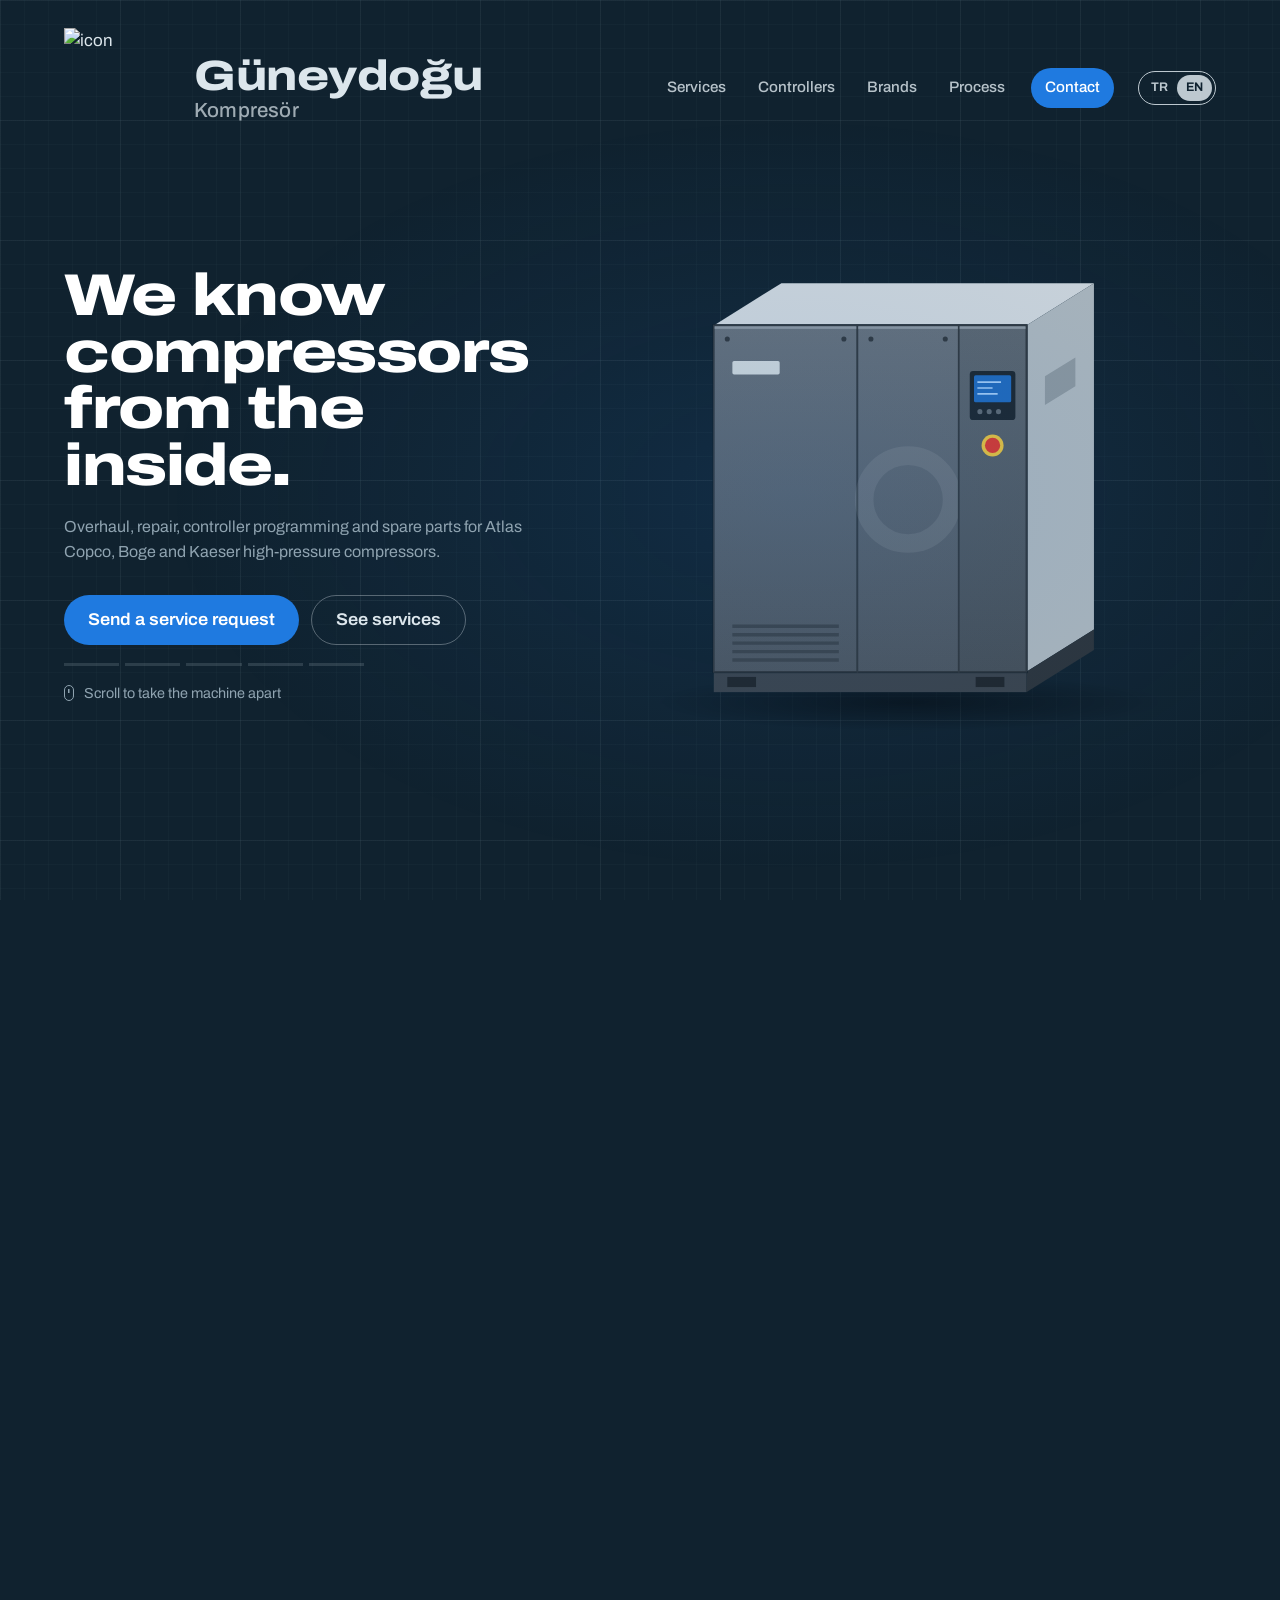
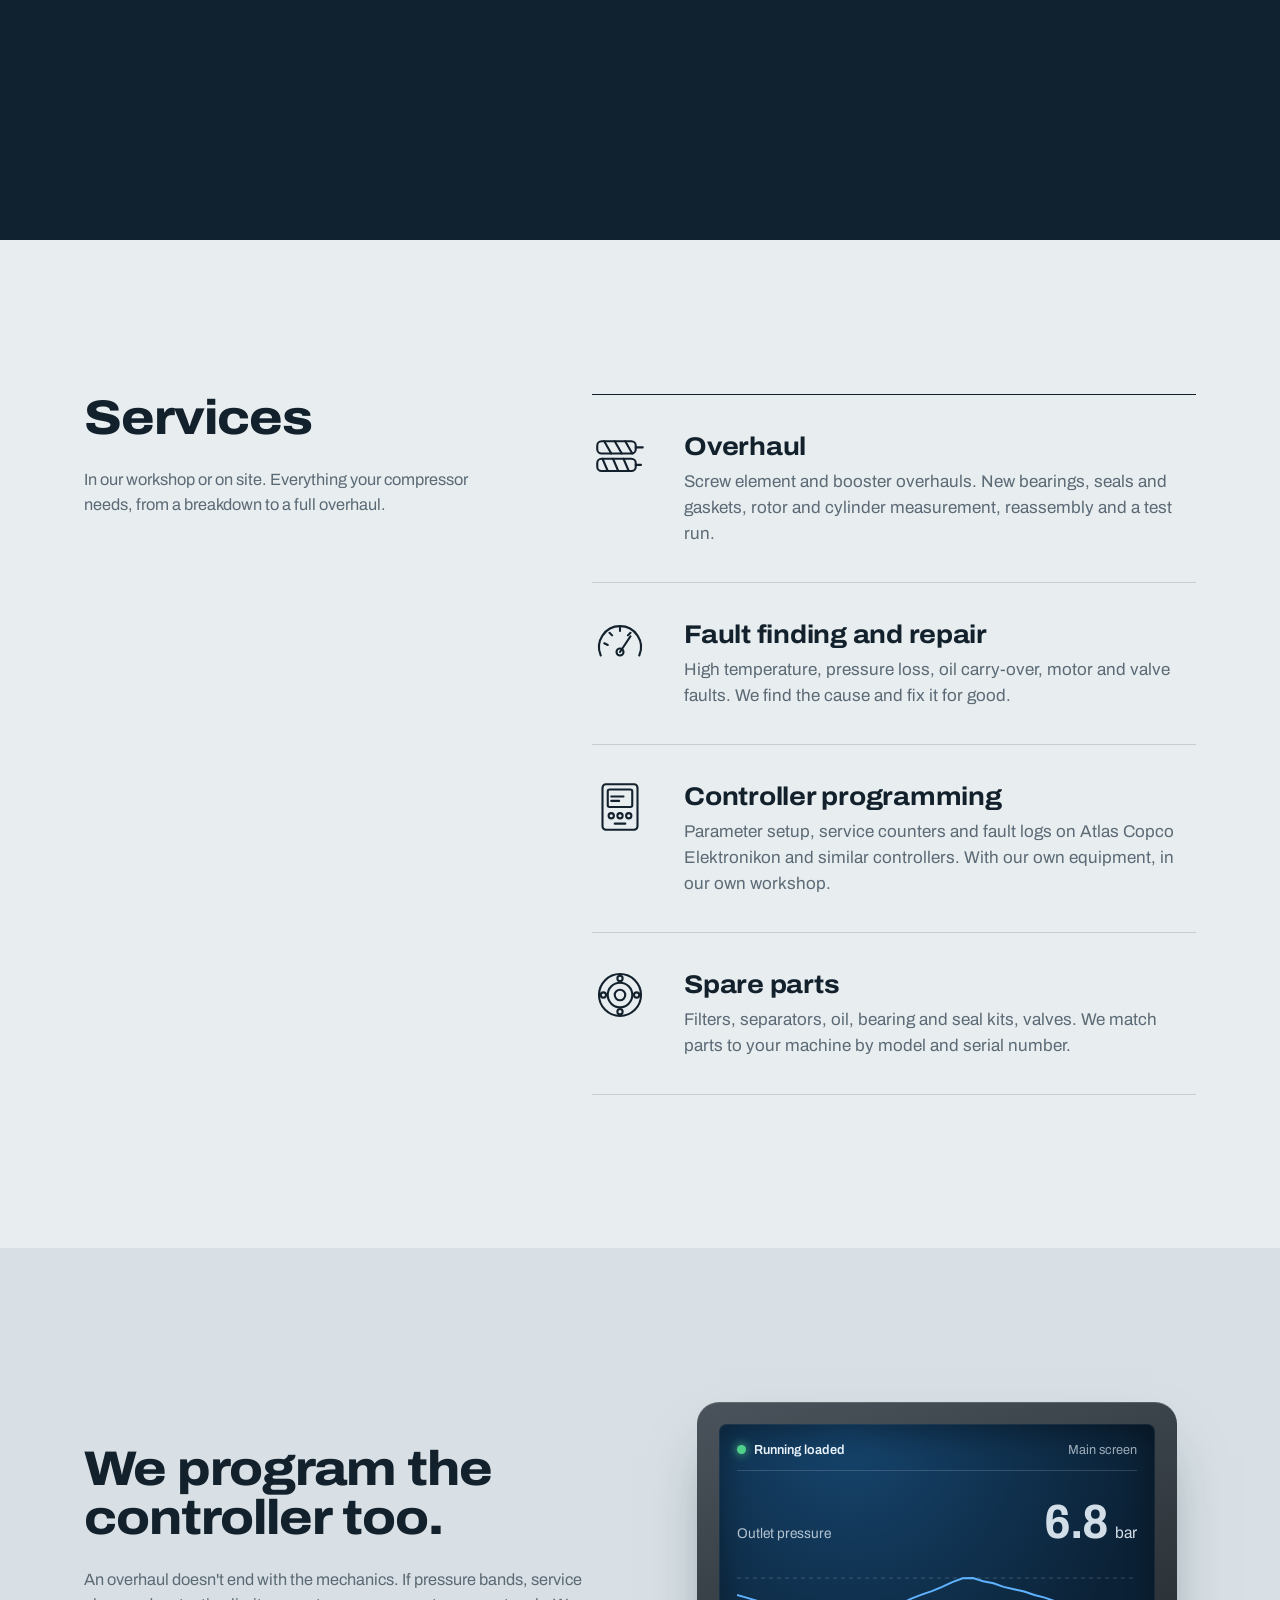
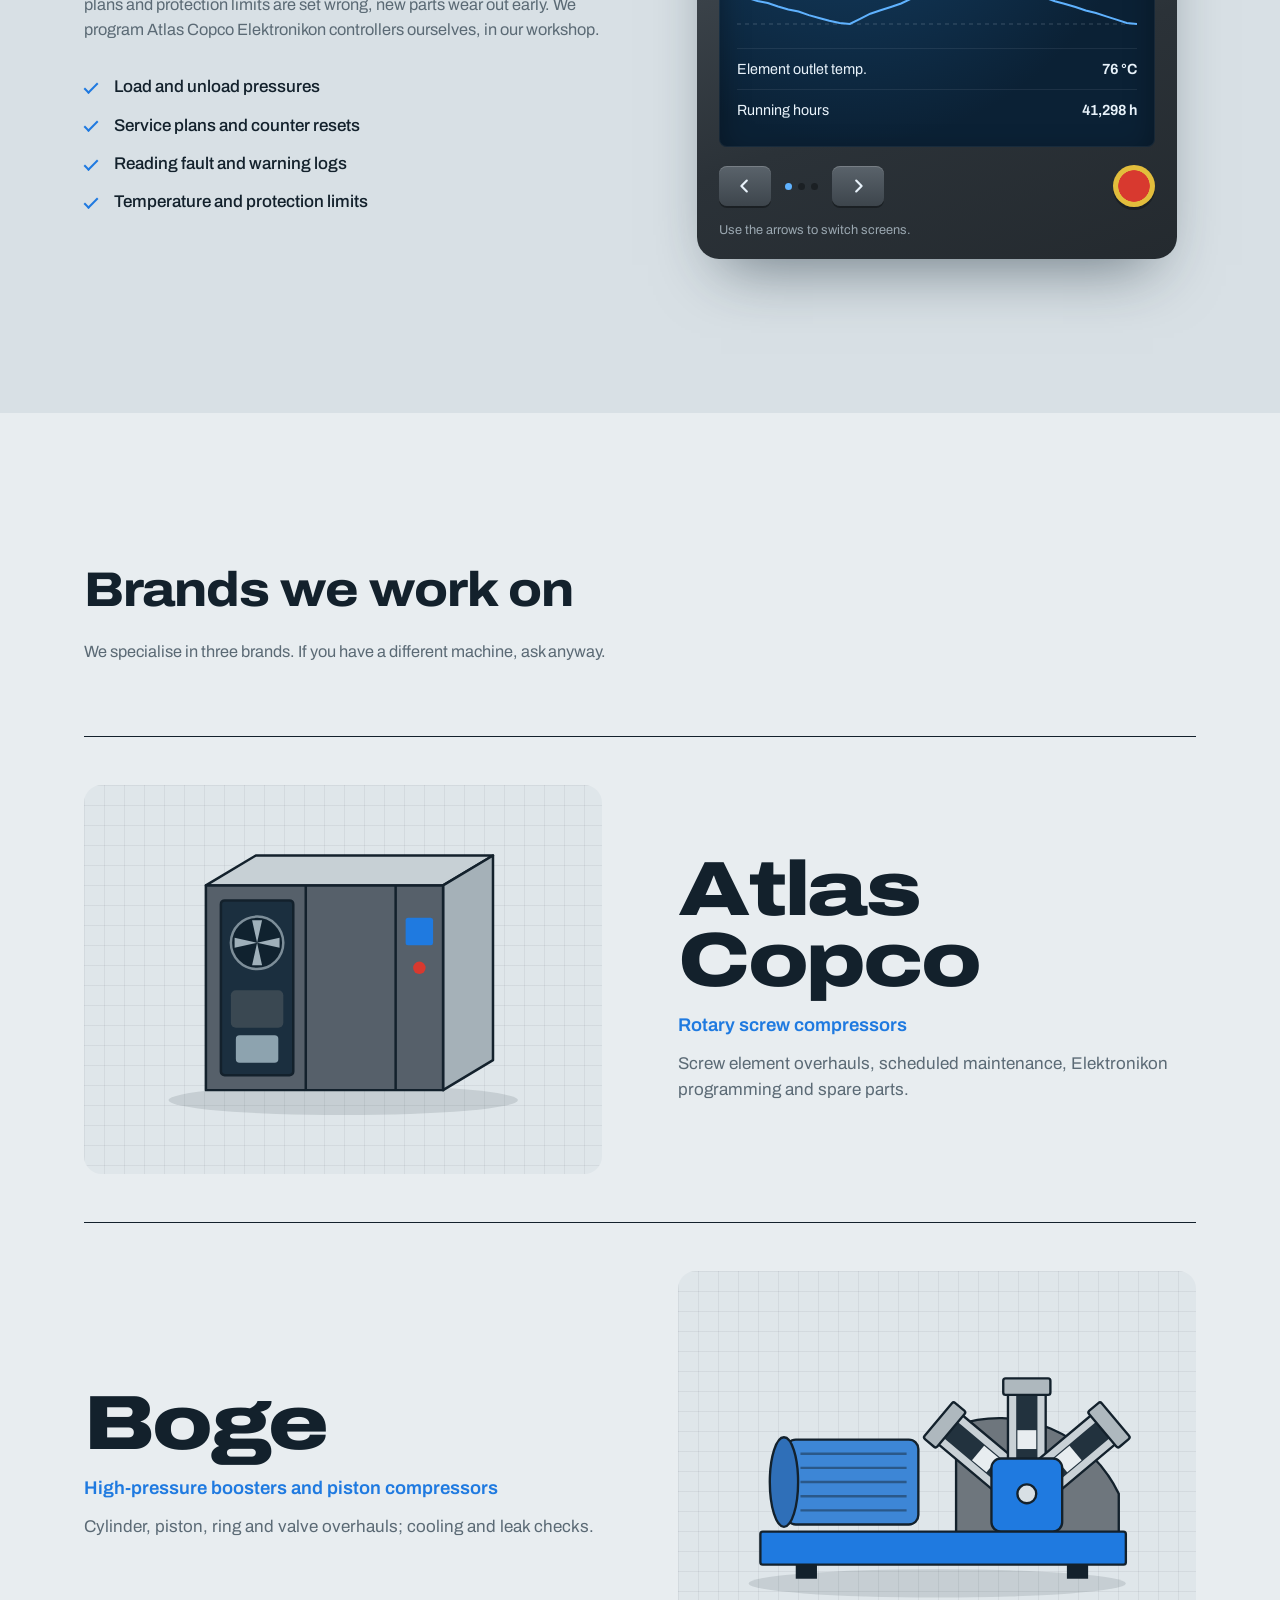
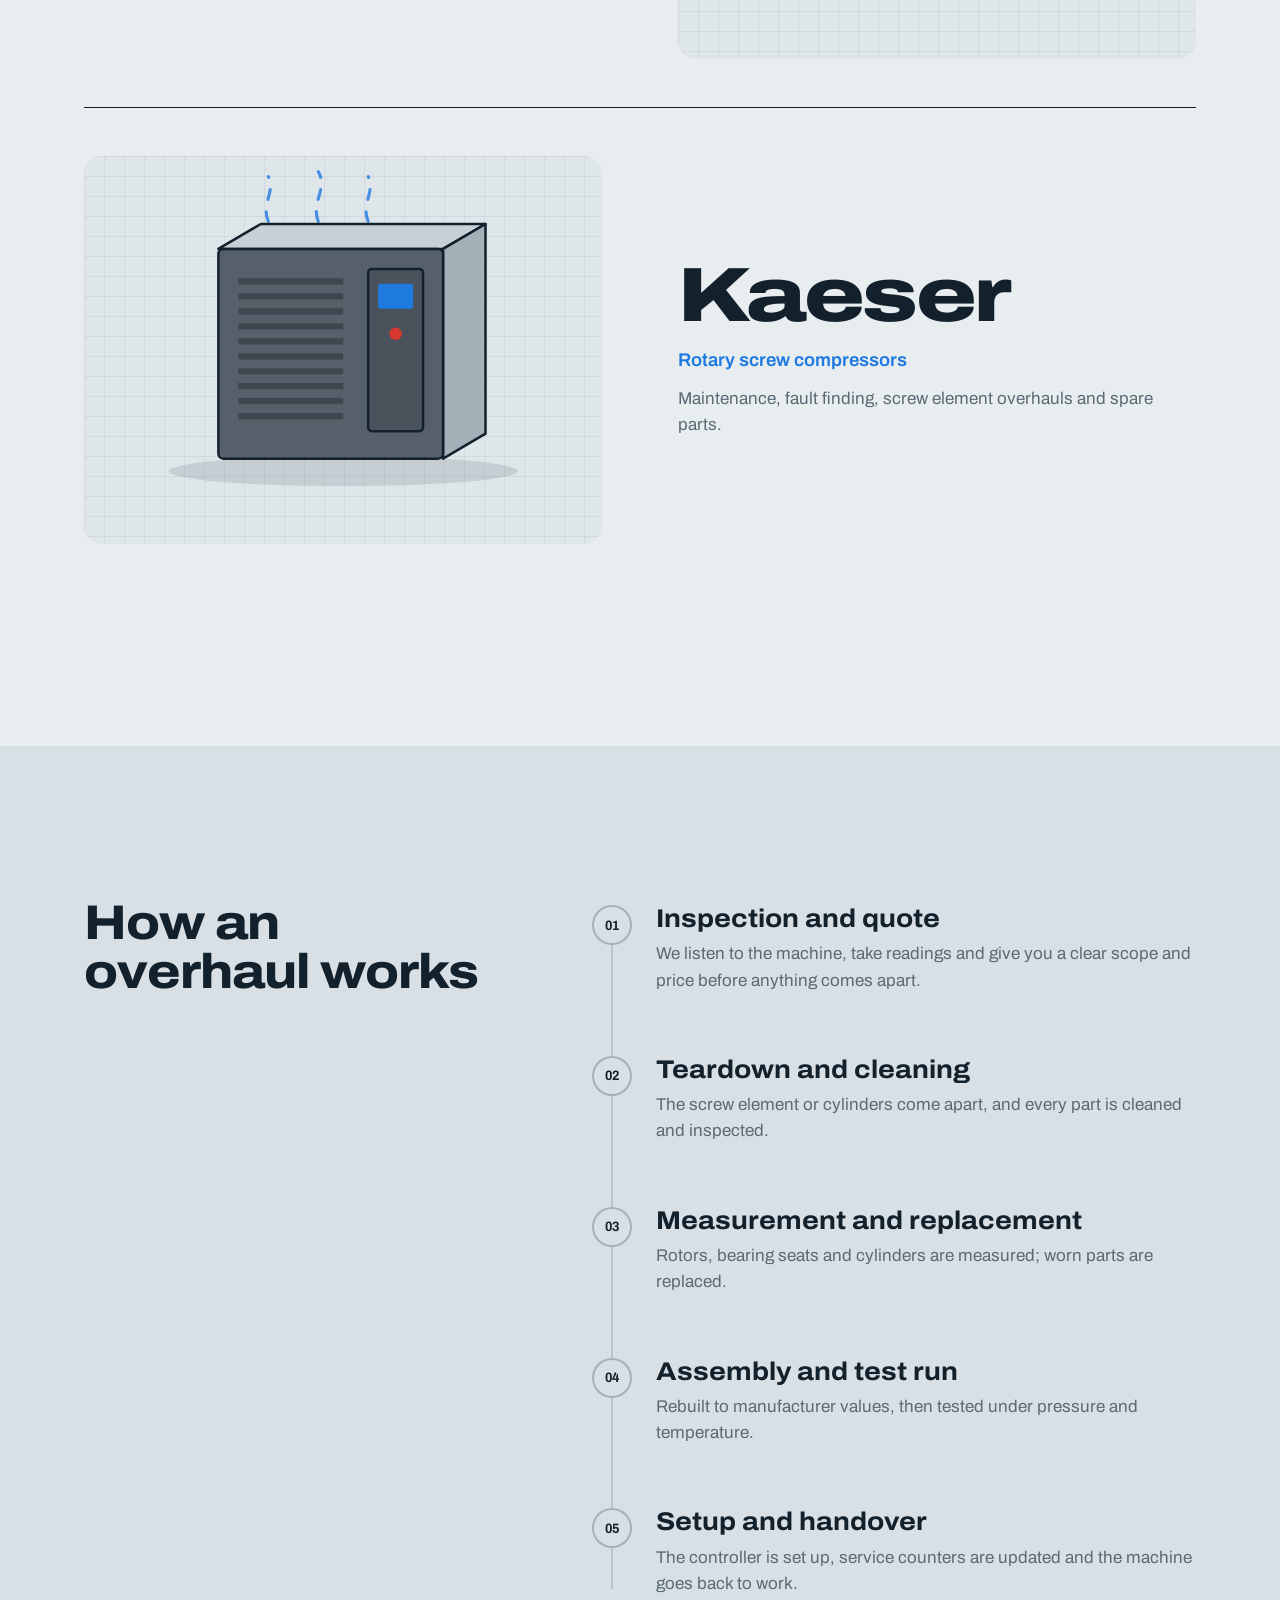
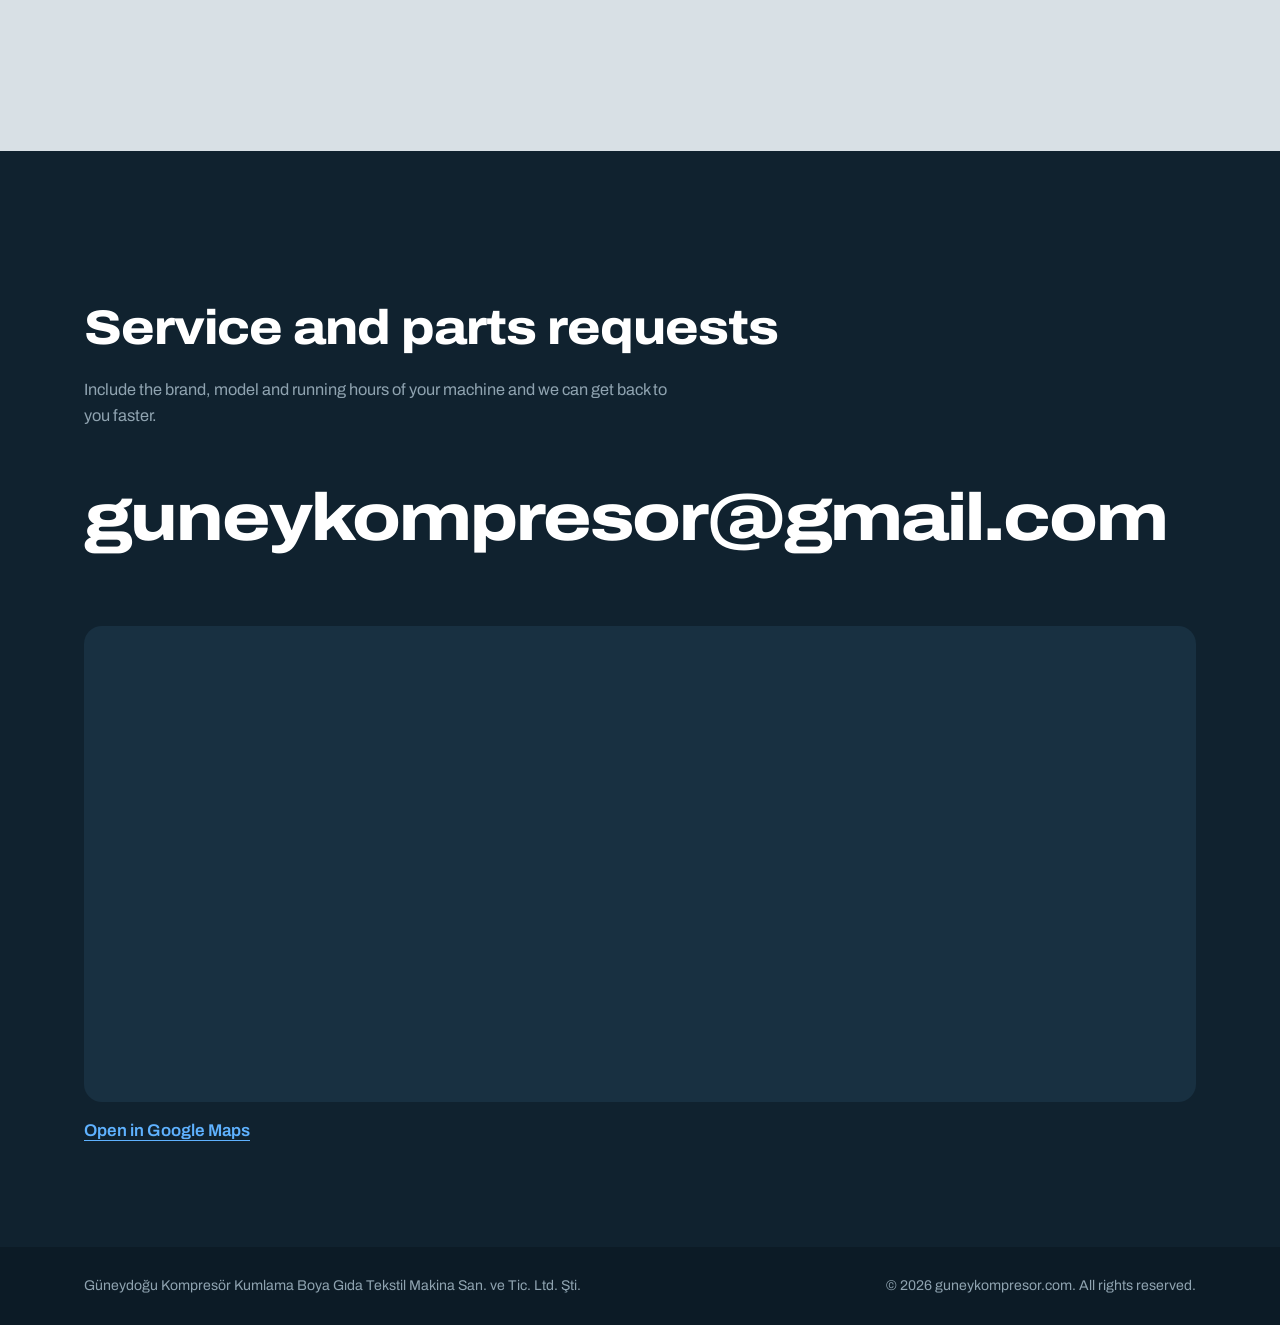
==== src/index.html @ 3bd049b5 "2026/09/17" ====
<!DOCTYPE html>
<!--#################################-->
<!--#        Maximum Tension        #-->
<!--#################################-->
<!--#\ \ \ \-__\ \ \ \ \ \ __- \ \ \#-->
<!--# \ : \ \:!1!-_ \ \_-!1!: \ \:\ #-->
<!--#\ \:: \ \ \ \ \ \ \ \ \ \ \:: \#-->
<!--# \ :!: \ \:\:: : : \:\ ::::!:\ #-->
<!--#\ \ :!:: :!:!1:!:!::1:::!!!:\ \#-->
<!--# \ \::!::!!1001010!:!11!!::\ \ #-->
<!--#\ \ :!1!!11000000000011!!:\ \ \#-->
<!--# \ \ ::::!!!1!!1!!!1!!!::\ \ \ #-->
<!--#\ \ \ \ ::::!::!:::!::::\ \ \ \#-->
<!--#################################-->
<!--# . . . Page: index . . . . . . #-->
<!--# Programmer: Teoman Deniz. . . #-->
<!--#_______________________________#-->
<!--#| Copyright | Maximum Tension |#-->
<!--#|___________|_________________|#-->
<!--#|   License | MIT             |#-->
<!--#|___________|_________________|#-->
<!--#|    Create | 2026/09/17      |#-->
<!--#|___________|_________________|#-->
<!--#|    Update | 2026/09/17      |#-->
<!--#|___________|_________________|#-->
<!--#################################-->
<html lang="tr">
 <head>
  <meta charset="UTF-8"/>
  <meta http-equiv="content-type" content="text/html; charset=utf-8"/>
  <meta http-equiv="content-language" content="en"/>
  <meta http-equiv="x-ua-compatible" content="ie=11"/>
  <meta name="viewport" content="width=device-width, initial-scale=1.0"/>
  <meta name="title" content="Güneydoğu Kompresör"/>
  <title>Güneydoğu Kompresör</title>
  <link rel="canonical" href="https://guneykompresor.com/"/>
  <meta name="robots" content="all"/>
  <meta name="distribution" content="global"/>
  <meta name="rating" content="general"/>
  <meta name="revisit-after" content="1"/>
  <meta name="keywords" content="Atlas Copco servis, Boge servis, Kaeser servis, vidalı kompresör revizyonu, vida bloğu revizyonu, kompresör tamiri, kompresör yedek parça, Elektronikon programlama, yüksek basınç kompresör, booster revizyonu, Güneydoğu Kompresör"/>
  <meta name="description" content="Atlas Copco, Boge ve Kaeser yüksek basınç kompresörleri için vida bloğu revizyonu, arıza onarımı, Elektronikon programlama ve yedek parça. Güneydoğu Kompresör."/>
  <meta name="copyright" content="© 2026, Güneydoğu Kompresör All Rights Reserved."/>
  <meta name="author" content="Mehmet Deniz"/>
  <meta name="generator" content="guneykompresor.com"/>
  <link ID="favicon" rel="icon" type="image/x-icon" href="favicons/favicon.ico"/>
  <meta name="theme-color" media="(prefers-color-scheme: light)" content="#84D1FF"/>
  <meta name="theme-color" media="(prefers-color-scheme: dark)" content="#84D1FF"/>
  <link rel="manifest" href="favicons/manifest.json" crossorigin="use-credentials"/>
  <meta name="mobile-web-app-capable" content="yes"/>
  <meta name="theme-color" content="#84D1FF"/>
  <meta name="application-name" content="Güneydoğu Kompresör"/>
  <link rel="apple-touch-icon" sizes="1024x1024" href="favicons/favicon-1024x1024.png"/>
  <meta name="apple-mobile-web-app-capable" content="yes"/>
  <meta name="apple-mobile-web-app-status-bar-style" content="black-translucent"/>
  <meta name="apple-mobile-web-app-title" content="Güneydoğu Kompresör"/>
  <link rel="apple-touch-startup-image" media="(device-width: 320px) and (device-height: 568px) and (-webkit-device-pixel-ratio: 2) and (orientation: portrait)" href="favicons/apple-touch-startup-image-640x1136.png"/>
  <link rel="apple-touch-startup-image" media="(device-width: 320px) and (device-height: 568px) and (-webkit-device-pixel-ratio: 2) and (orientation: landscape)" href="favicons/apple-touch-startup-image-1136x640.png"/>
  <link rel="apple-touch-startup-image" media="(device-width: 375px) and (device-height: 667px) and (-webkit-device-pixel-ratio: 2) and (orientation: portrait)" href="favicons/apple-touch-startup-image-750x1334.png"/>
  <link rel="apple-touch-startup-image" media="(device-width: 375px) and (device-height: 667px) and (-webkit-device-pixel-ratio: 2) and (orientation: landscape)" href="favicons/apple-touch-startup-image-1334x750.png"/>
  <link rel="apple-touch-startup-image" media="(device-width: 375px) and (device-height: 812px) and (-webkit-device-pixel-ratio: 3) and (orientation: portrait)" href="favicons/apple-touch-startup-image-1125x2436.png"/>
  <link rel="apple-touch-startup-image" media="(device-width: 375px) and (device-height: 812px) and (-webkit-device-pixel-ratio: 3) and (orientation: landscape)" href="favicons/apple-touch-startup-image-2436x1125.png"/>
  <link rel="apple-touch-startup-image" media="(device-width: 390px) and (device-height: 844px) and (-webkit-device-pixel-ratio: 3) and (orientation: portrait)" href="favicons/apple-touch-startup-image-1170x2532.png"/>
  <link rel="apple-touch-startup-image" media="(device-width: 390px) and (device-height: 844px) and (-webkit-device-pixel-ratio: 3) and (orientation: landscape)" href="favicons/apple-touch-startup-image-2532x1170.png"/>
  <link rel="apple-touch-startup-image" media="(device-width: 393px) and (device-height: 852px) and (-webkit-device-pixel-ratio: 3) and (orientation: portrait)" href="favicons/apple-touch-startup-image-1179x2556.png"/>
  <link rel="apple-touch-startup-image" media="(device-width: 393px) and (device-height: 852px) and (-webkit-device-pixel-ratio: 3) and (orientation: landscape)" href="favicons/apple-touch-startup-image-2556x1179.png"/>
  <link rel="apple-touch-startup-image" media="(device-width: 414px) and (device-height: 896px) and (-webkit-device-pixel-ratio: 2) and (orientation: portrait)" href="favicons/apple-touch-startup-image-828x1792.png"/>
  <link rel="apple-touch-startup-image" media="(device-width: 414px) and (device-height: 896px) and (-webkit-device-pixel-ratio: 2) and (orientation: landscape)" href="favicons/apple-touch-startup-image-1792x828.png"/>
  <link rel="apple-touch-startup-image" media="(device-width: 414px) and (device-height: 896px) and (-webkit-device-pixel-ratio: 3) and (orientation: portrait)" href="favicons/apple-touch-startup-image-1242x2688.png"/>
  <link rel="apple-touch-startup-image" media="(device-width: 414px) and (device-height: 896px) and (-webkit-device-pixel-ratio: 3) and (orientation: landscape)" href="favicons/apple-touch-startup-image-2688x1242.png"/>
  <link rel="apple-touch-startup-image" media="(device-width: 414px) and (device-height: 736px) and (-webkit-device-pixel-ratio: 3) and (orientation: portrait)" href="favicons/apple-touch-startup-image-1242x2208.png"/>
  <link rel="apple-touch-startup-image" media="(device-width: 414px) and (device-height: 736px) and (-webkit-device-pixel-ratio: 3) and (orientation: landscape)" href="favicons/apple-touch-startup-image-2208x1242.png"/>
  <link rel="apple-touch-startup-image" media="(device-width: 428px) and (device-height: 926px) and (-webkit-device-pixel-ratio: 3) and (orientation: portrait)" href="favicons/apple-touch-startup-image-1284x2778.png"/>
  <link rel="apple-touch-startup-image" media="(device-width: 428px) and (device-height: 926px) and (-webkit-device-pixel-ratio: 3) and (orientation: landscape)" href="favicons/apple-touch-startup-image-2778x1284.png"/>
  <link rel="apple-touch-startup-image" media="(device-width: 430px) and (device-height: 932px) and (-webkit-device-pixel-ratio: 3) and (orientation: portrait)" href="favicons/apple-touch-startup-image-1290x2796.png"/>
  <link rel="apple-touch-startup-image" media="(device-width: 430px) and (device-height: 932px) and (-webkit-device-pixel-ratio: 3) and (orientation: landscape)" href="favicons/apple-touch-startup-image-2796x1290.png"/>
  <link rel="apple-touch-startup-image" media="(device-width: 744px) and (device-height: 1133px) and (-webkit-device-pixel-ratio: 2) and (orientation: portrait)" href="favicons/apple-touch-startup-image-1488x2266.png"/>
  <link rel="apple-touch-startup-image" media="(device-width: 744px) and (device-height: 1133px) and (-webkit-device-pixel-ratio: 2) and (orientation: landscape)" href="favicons/apple-touch-startup-image-2266x1488.png"/>
  <link rel="apple-touch-startup-image" media="(device-width: 768px) and (device-height: 1024px) and (-webkit-device-pixel-ratio: 2) and (orientation: portrait)" href="favicons/apple-touch-startup-image-1536x2048.png"/>
  <link rel="apple-touch-startup-image" media="(device-width: 768px) and (device-height: 1024px) and (-webkit-device-pixel-ratio: 2) and (orientation: landscape)" href="favicons/apple-touch-startup-image-2048x1536.png"/>
  <link rel="apple-touch-startup-image" media="(device-width: 810px) and (device-height: 1080px) and (-webkit-device-pixel-ratio: 2) and (orientation: portrait)" href="favicons/apple-touch-startup-image-1620x2160.png"/>
  <link rel="apple-touch-startup-image" media="(device-width: 810px) and (device-height: 1080px) and (-webkit-device-pixel-ratio: 2) and (orientation: landscape)" href="favicons/apple-touch-startup-image-2160x1620.png"/>
  <link rel="apple-touch-startup-image" media="(device-width: 820px) and (device-height: 1080px) and (-webkit-device-pixel-ratio: 2) and (orientation: portrait)" href="favicons/apple-touch-startup-image-1640x2160.png"/>
  <link rel="apple-touch-startup-image" media="(device-width: 820px) and (device-height: 1080px) and (-webkit-device-pixel-ratio: 2) and (orientation: landscape)" href="favicons/apple-touch-startup-image-2160x1640.png"/>
  <link rel="apple-touch-startup-image" media="(device-width: 834px) and (device-height: 1194px) and (-webkit-device-pixel-ratio: 2) and (orientation: portrait)" href="favicons/apple-touch-startup-image-1668x2388.png"/>
  <link rel="apple-touch-startup-image" media="(device-width: 834px) and (device-height: 1194px) and (-webkit-device-pixel-ratio: 2) and (orientation: landscape)" href="favicons/apple-touch-startup-image-2388x1668.png"/>
  <link rel="apple-touch-startup-image" media="(device-width: 834px) and (device-height: 1112px) and (-webkit-device-pixel-ratio: 2) and (orientation: portrait)" href="favicons/apple-touch-startup-image-1668x2224.png"/>
  <link rel="apple-touch-startup-image" media="(device-width: 834px) and (device-height: 1112px) and (-webkit-device-pixel-ratio: 2) and (orientation: landscape)" href="favicons/apple-touch-startup-image-2224x1668.png"/>
  <link rel="apple-touch-startup-image" media="(device-width: 1024px) and (device-height: 1366px) and (-webkit-device-pixel-ratio: 2) and (orientation: portrait)" href="favicons/apple-touch-startup-image-2048x2732.png"/>
  <link rel="apple-touch-startup-image" media="(device-width: 1024px) and (device-height: 1366px) and (-webkit-device-pixel-ratio: 2) and (orientation: landscape)" href="favicons/apple-touch-startup-image-2732x2048.png"/>
  <link rel="yandex-tableau-widget" href="favicons/yandex-browser-manifest.json"/>
  <meta name="twitter:card" content="summary_large_image"/>
  <meta name="twitter:title" content="Güneydoğu Kompresör"/>
  <meta name="twitter:description" content="Atlas Copco, Boge ve Kaeser yüksek basınç kompresörleri için vida bloğu revizyonu, arıza onarımı, Elektronikon programlama ve yedek parça. Güneydoğu Kompresör."/>
  <meta name="twitter:image" content="favicons/thumbnail.png"/>
  <meta name="twitter:image:alt" content="Güneydoğu Kompresör"/>
  <meta property="og:description" content="Güneydoğu Kompresör"/>
  <meta property="og:type" content="website"/>
  <meta property="og:title" content="Güneydoğu Kompresör"/>
  <meta property="og:site_name" content="guneykompresor.com"/>
  <meta property="og:url" content="https://guneykompresor.com/"/>
  <meta property="og:image" content="favicons/thumbnail.png"/>
  <meta property="og:image:alt" content="Atlas Copco, Boge ve Kaeser yüksek basınç kompresörleri için vida bloğu revizyonu, arıza onarımı, Elektronikon programlama ve yedek parça. Güneydoğu Kompresör."/>
  <meta property="og:locale" content="en_US"/>
  <link rel="apple-touch-icon" href="favicons/apple-icon-57x57.png"/>
  <link rel="apple-touch-icon" sizes="57x57" href="favicons/apple-icon-57x57.png"/>
  <link rel="apple-touch-icon" sizes="60x60" href="favicons/apple-icon-60x60.png"/>
  <link rel="apple-touch-icon" sizes="72x72" href="favicons/apple-icon-72x72.png"/>
  <link rel="apple-touch-icon" sizes="76x76" href="favicons/apple-icon-76x76.png"/>
  <link rel="apple-touch-icon" sizes="114x114" href="favicons/apple-icon-114x114.png"/>
  <link rel="apple-touch-icon" sizes="120x120" href="favicons/apple-icon-120x120.png"/>
  <link rel="apple-touch-icon" sizes="144x144" href="favicons/apple-icon-144x144.png"/>
  <link rel="apple-touch-icon" sizes="152x152" href="favicons/apple-icon-152x152.png"/>
  <link rel="apple-touch-icon" sizes="167x167" href="favicons/apple-icon-167x167.png"/>
  <link rel="apple-touch-icon" sizes="180x180" href="favicons/apple-icon-180x180.png"/>
  <link id="favicon_16" rel="icon" type="image/png" href="favicons/favicon-16x16.png"/>
  <link id="favicon_16_shortcut" rel="shortcut icon" href="favicons/favicon-16x16.png"/>
  <link id="favicon_16_sizes" rel="icon" type="image/png" sizes="16x16" href="favicons/favicon-16x16.png"/>
  <link id="favicon_32" rel="icon" type="image/png" sizes="32x32" href="favicons/favicon-32x32.png"/>
  <link rel="icon" type="image/png" sizes="48x48" href="favicons/favicon-48x48.png"/>
  <link rel="icon" type="image/png" sizes="96x96" href="favicons/favicon-96x96.png"/>
  <link rel="icon" type="image/png" sizes="144x144" href="favicons/favicon-144x144.png"/>
  <link rel="icon" type="image/png" sizes="192x192" href="favicons/favicon-192x192.png"/>
  <link rel="icon" type="image/png" sizes="256x256" href="favicons/favicon-256x256.png"/>
  <link rel="icon" type="image/png" sizes="384x384" href="favicons/favicon-384x384.png"/>
  <link rel="icon" type="image/png" sizes="512x512" href="favicons/favicon-512x512.png"/>
  <link rel="icon" type="image/png" sizes="1024x1024" href="favicons/favicon-1024x1024.png"/>
  <meta name="msapplication-TileColor" content="#84D1FF"/>
  <meta name="msapplication-TitleImage" content="favicons/favicon-144x144.png"/>
  <meta name="msapplication-config" content="favicons/browserconfig.xml"/>
  <link rel="preconnect" href="https://fonts.googleapis.com"/>
  <link rel="preconnect" href="https://fonts.gstatic.com" crossorigin/>
  <link rel="stylesheet" href="https://fonts.googleapis.com/css2?family=Archivo:wdth,wght@62..125,100..900&display=swap"/>
  <!--[if IE]>
   <script type="text/javascript" src="js/IE.js"></script>
  <![endif]-->
  <!--[if !IE]>-->
   <script type="text/javascript" src="js/JS.js"></script>
  <!--<![endif]-->
  <link rel="stylesheet" href="style.css"/>
 </head>
 <body id="body">
  <h1 class="seo_header">Güneydoğu Kompresör</h1>
  <div class="progress" aria-hidden="true"><span class="progress_bar" id="progress_bar"></span></div>
  <header class="header" id="header">
   <a class="brand" href="#top" aria-label="Güneydoğu Kompresör">
    <img class="brand_mark" alt="icon" src="assets/icon.png" width="128" height="128"/>
    <span class="brand_name">Güneydoğu<span class="brand_sub">Kompresör</span></span>
   </a>
   <nav class="nav" id="nav" aria-label="Ana menü">
    <a class="nav_link" href="#hizmetler" data-lang="0">Hizmetler</a>
    <a class="nav_link" href="#kontrol" data-lang="1">Kontrol ünitesi</a>
    <a class="nav_link" href="#markalar" data-lang="2">Markalar</a>
    <a class="nav_link" href="#surec" data-lang="3">Süreç</a>
    <a class="nav_link cta" href="#iletisim" data-lang="4">İletişim</a>
   </nav>
   <div class="header_tools">
    <div class="lang" id="language_switch" role="group" aria-label="Dil" data-lang-aria="6"></div>
    <button class="burger" id="burger" type="button" aria-expanded="false" aria-controls="nav" data-lang-aria="5" aria-label="Menü">
     <span></span><span></span>
    </button>
   </div>
  </header>
  <main>
   <section class="scene" id="top" data-theme="dark">
    <div class="scene_sticky">
     <div class="scene_art">
      <svg class="scene_svg" id="scene_svg" viewBox="0 0 1000 760" preserveAspectRatio="xMidYMid meet" role="img" aria-label="Vidalı kompresörün adım adım sökülmesi" data-lang-aria="100">
       <defs>
        <linearGradient id="panel_gradient" x1="0" y1="0" x2="0" y2="1"><stop offset="0" stop-color="#646e78"/><stop offset="1" stop-color="#4b545d"/></linearGradient>
        <linearGradient id="panel_right_gradient" x1="0" y1="0" x2="0" y2="1"><stop offset="0" stop-color="#5a646d"/><stop offset="1" stop-color="#454e56"/></linearGradient>
        <linearGradient id="motor_gradient" x1="0" y1="0" x2="0" y2="1"><stop offset="0" stop-color="#4a5862"/><stop offset=".45" stop-color="#34424c"/><stop offset="1" stop-color="#222d35"/></linearGradient>
        <linearGradient id="tank_gradient" x1="0" y1="0" x2="1" y2="0"><stop offset="0" stop-color="#9aa7ae"/><stop offset=".45" stop-color="#eef2f4"/><stop offset="1" stop-color="#8d9aa1"/></linearGradient>
        <linearGradient id="casting_gradient" x1="0" y1="0" x2="0" y2="1"><stop offset="0" stop-color="#b3c4cd"/><stop offset=".55" stop-color="#8ea5b1"/><stop offset="1" stop-color="#6b818d"/></linearGradient>
        <linearGradient id="casting_dark_gradient" x1="0" y1="0" x2="0" y2="1"><stop offset="0" stop-color="#90a6b2"/><stop offset="1" stop-color="#5a6f7b"/></linearGradient>
        <linearGradient id="steel_gradient" x1="0" y1="0" x2="0" y2="1"><stop offset="0" stop-color="#f2f6f8"/><stop offset=".5" stop-color="#9eabb2"/><stop offset=".8" stop-color="#d7dfe3"/><stop offset="1" stop-color="#8795a0"/></linearGradient>
        <linearGradient id="rotor_shade_gradient" x1="0" y1="0" x2="0" y2="1"><stop offset="0" stop-color="#fff" stop-opacity=".35"/><stop offset=".45" stop-color="#fff" stop-opacity="0"/><stop offset="1" stop-color="#0c1720" stop-opacity=".45"/></linearGradient>
        <pattern id="fins_pattern" width="7" height="10" patternUnits="userSpaceOnUse"><rect width="7" height="10" fill="#2a3945"/><rect width="2" height="10" fill="#465664"/></pattern>
        <clipPath id="male_rotor_clip"><rect x="-185" y="-50" width="228" height="48" rx="10"/></clipPath>
        <clipPath id="female_rotor_clip"><rect x="-185" y="2" width="228" height="44" rx="10"/></clipPath>
        <radialGradient id="floor_gradient" cx=".5" cy=".5" r=".5"><stop offset="0" stop-color="#000" stop-opacity=".45"/><stop offset="1" stop-color="#000" stop-opacity="0"/></radialGradient>
       </defs>
       <g id="machine">
        <ellipse cx="560" cy="636" rx="300" ry="34" fill="url(#floor_gradient)"/>
        <polygon points="330,190 410,140 780,140 700,190" fill="#cdd4d9"/>
        <polygon points="700,190 780,140 780,550 700,600" fill="#aab4ba"/>
        <polygon points="722,250 758,228 758,262 722,284" fill="#8a959c"/>
        <polygon points="700,600 780,550 780,574 700,624" fill="#2c3339"/>
        <rect x="330" y="600" width="370" height="24" fill="#3a424a"/>
        <rect x="346" y="606" width="34" height="12" fill="#1f252a"/>
        <rect x="640" y="606" width="34" height="12" fill="#1f252a"/>
        <rect x="330" y="190" width="370" height="410" fill="#15283a"/>
        <rect x="330" y="190" width="370" height="410" fill="none" stroke="#0b1822" stroke-width="3"/>
        <g id="interior">
         <rect x="340" y="198" width="350" height="46" fill="url(#fins_pattern)" stroke="#5b6b77" stroke-width="2"/>
         <rect x="340" y="198" width="350" height="8" fill="#5b6b77"/>
         <rect x="345" y="256" width="100" height="100" rx="6" fill="#1f303d" stroke="#3e4f5b" stroke-width="2"/>
         <circle cx="395" cy="306" r="44" fill="#132330" stroke="#4d5e6a" stroke-width="3"/>
         <g class="fan" style="transform-origin:395px 306px">
          <path d="M395 306 C 380 290, 382 270, 395 264 C 404 276, 404 292, 395 306Z" fill="#7d8e99"/>
          <path d="M395 306 C 380 290, 382 270, 395 264 C 404 276, 404 292, 395 306Z" fill="#7d8e99" transform="rotate(72 395 306)"/>
          <path d="M395 306 C 380 290, 382 270, 395 264 C 404 276, 404 292, 395 306Z" fill="#7d8e99" transform="rotate(144 395 306)"/>
          <path d="M395 306 C 380 290, 382 270, 395 264 C 404 276, 404 292, 395 306Z" fill="#7d8e99" transform="rotate(216 395 306)"/>
          <path d="M395 306 C 380 290, 382 270, 395 264 C 404 276, 404 292, 395 306Z" fill="#7d8e99" transform="rotate(288 395 306)"/>
          <circle cx="395" cy="306" r="8" fill="#b9c5cc"/>
         </g>
         <rect x="530" y="330" width="70" height="38" rx="10" fill="#cfd6da"/>
         <path d="M545 334 V364 M558 334 V364 M571 334 V364 M584 334 V364" stroke="#aab4ba" stroke-width="2"/>
         <rect x="548" y="368" width="34" height="46" rx="3" fill="#a88f5c"/>
         <rect x="542" y="408" width="46" height="10" rx="2" fill="#8a744a"/>
         <rect x="360" y="530" width="22" height="16" fill="#1d262d"/>
         <rect x="445" y="530" width="22" height="16" fill="#1d262d"/>
         <rect x="345" y="420" width="135" height="110" rx="10" fill="url(#motor_gradient)"/>
         <path d="M352 432 H474 M352 441 H474 M352 450 H474 M352 459 H474 M352 468 H474 M352 477 H474 M352 486 H474 M352 495 H474 M352 504 H474 M352 513 H474" stroke="#52616c" stroke-width="2" opacity=".8"/>
         <rect x="337" y="432" width="12" height="86" rx="4" fill="#2a353e"/>
         <rect x="390" y="402" width="50" height="20" rx="2" fill="#33404a"/>
         <path d="M480 438 L522 452 L522 502 L480 516 Z" fill="#3a4852"/>
         <rect x="548" y="508" width="62" height="37" fill="#2b3944"/>
         <rect x="336" y="545" width="358" height="50" fill="#1f2c36"/>
         <path d="M336 558 H694 M336 582 H694" stroke="#2f3f4b" stroke-width="3"/>
         <path d="M648 400 C 620 402, 612 420, 604 442" fill="none" stroke="#121518" stroke-width="6"/>
         <rect x="648" y="300" width="44" height="285" rx="22" fill="url(#tank_gradient)"/>
         <path d="M648 362 H692 M648 540 H692" stroke="#8d9aa1" stroke-width="2"/>
         <rect x="652" y="288" width="36" height="14" rx="2" fill="#9aa6ad"/>
         <rect x="662" y="270" width="16" height="18" fill="#7c8990"/>
         <path d="M670 270 V244" stroke="#9aa6ad" stroke-width="8"/>
         <path d="M619 512 V560 H648" fill="none" stroke="#9aa6ad" stroke-width="8" stroke-linejoin="round"/>
        </g>
        <g id="element" transform="translate(585 478) scale(.27)">
         <g id="element_orings" opacity="0">
          <ellipse cx="0" cy="-8" rx="42" ry="14" fill="none" stroke="#3aa37a" stroke-width="5"/>
          <ellipse cx="0" cy="16" rx="30" ry="10" fill="none" stroke="#3aa37a" stroke-width="4"/>
         </g>
         <g id="element_seal" opacity="0">
          <circle r="24" fill="#2d3a43"/><circle r="13" fill="#9fb0b9"/><circle r="7" fill="#16222b"/>
         </g>
         <g id="element_bolts" opacity="0">
          <rect x="-30" y="-12" width="54" height="8" rx="2" fill="url(#steel_gradient)"/><rect x="-42" y="-16" width="13" height="16" rx="2" fill="#8795a0"/>
          <rect x="-30" y="10" width="54" height="8" rx="2" fill="url(#steel_gradient)"/><rect x="-42" y="6" width="13" height="16" rx="2" fill="#8795a0"/>
         </g>
         <g id="male_rotor">
          <rect x="-252" y="-38" width="72" height="24" rx="5" fill="url(#steel_gradient)" stroke="#44525c" stroke-width="1.5"/>
          <rect x="-246" y="-38" width="30" height="5" fill="#6f7d86"/>
          <rect x="38" y="-35" width="74" height="18" rx="4" fill="url(#steel_gradient)" stroke="#44525c" stroke-width="1.5"/>
          <rect x="-185" y="-50" width="228" height="48" rx="10" fill="#c3ced3"/>
          <g clip-path="url(#male_rotor_clip)"><g class="lobes male" id="male_lobes"></g></g>
          <rect x="-185" y="-50" width="228" height="48" rx="10" fill="url(#rotor_shade_gradient)" stroke="#44525c" stroke-width="1.5"/>
         </g>
         <g id="female_rotor">
          <rect x="-212" y="13" width="32" height="20" rx="4" fill="url(#steel_gradient)" stroke="#44525c" stroke-width="1.5"/>
          <rect x="38" y="15" width="66" height="16" rx="4" fill="url(#steel_gradient)" stroke="#44525c" stroke-width="1.5"/>
          <rect x="-185" y="2" width="228" height="44" rx="10" fill="#c3ced3"/>
          <g clip-path="url(#female_rotor_clip)"><g class="lobes female" id="female_lobes"></g></g>
          <rect x="-185" y="2" width="228" height="44" rx="10" fill="url(#rotor_shade_gradient)" stroke="#44525c" stroke-width="1.5"/>
         </g>
         <g id="rotor_housing">
          <rect x="-145" y="-142" width="110" height="46" rx="6" fill="url(#casting_gradient)" stroke="#3d525e" stroke-width="1.5"/>
          <ellipse cx="-90" cy="-142" rx="55" ry="12" fill="#6a808c"/>
          <ellipse cx="-90" cy="-142" rx="40" ry="8" fill="#1d2a33"/>
          <rect x="-200" y="-100" width="260" height="200" rx="14" fill="url(#casting_gradient)" stroke="#3d525e" stroke-width="1.5"/>
          <rect x="-155" y="-100" width="12" height="200" fill="#fff" opacity=".12"/>
          <rect x="-95" y="-100" width="12" height="200" fill="#fff" opacity=".12"/>
          <rect x="-35" y="-100" width="12" height="200" fill="#fff" opacity=".12"/>
          <rect x="-200" y="40" width="260" height="60" rx="14" fill="#0c1720" opacity=".14"/>
          <rect x="-206" y="-92" width="14" height="184" rx="4" fill="url(#casting_dark_gradient)"/>
          <rect x="48" y="-112" width="18" height="224" rx="5" fill="url(#casting_dark_gradient)" stroke="#3d525e" stroke-width="1.5"/>
          <circle cx="57" cy="-90" r="4" fill="#465b67"/><circle cx="57" cy="-45" r="4" fill="#465b67"/><circle cx="57" cy="0" r="4" fill="#465b67"/><circle cx="57" cy="45" r="4" fill="#465b67"/><circle cx="57" cy="90" r="4" fill="#465b67"/>
          <rect x="-180" y="98" width="50" height="18" rx="3" fill="url(#casting_dark_gradient)"/>
          <rect x="-30" y="98" width="50" height="18" rx="3" fill="url(#casting_dark_gradient)"/>
          <rect x="-128" y="-62" width="44" height="26" rx="2" fill="#d4dde2"/>
          <path d="M-122 -54 H-90 M-122 -46 H-100" stroke="#8d9ba3" stroke-width="2"/>
          <circle cx="-10" cy="-100" r="7" fill="#d63a3a"/>
         </g>
         <g id="discharge_housing">
          <rect x="98" y="90" width="54" height="26" rx="4" fill="url(#casting_dark_gradient)"/>
          <rect x="62" y="-94" width="124" height="188" rx="12" fill="url(#casting_gradient)" stroke="#3d525e" stroke-width="1.5"/>
          <rect x="110" y="-94" width="10" height="188" fill="#fff" opacity=".12"/>
          <rect x="62" y="34" width="124" height="60" rx="12" fill="#0c1720" opacity=".14"/>
          <rect x="58" y="-104" width="14" height="208" rx="4" fill="url(#casting_dark_gradient)"/>
          <rect x="180" y="-72" width="32" height="58" rx="12" fill="url(#casting_gradient)" stroke="#3d525e" stroke-width="1.5"/>
          <rect x="180" y="12" width="32" height="58" rx="12" fill="url(#casting_gradient)" stroke="#3d525e" stroke-width="1.5"/>
          <circle cx="140" cy="-94" r="7" fill="#d63a3a"/>
         </g>
         <g id="bearing_1" class="bearing" opacity="0"><circle r="30" fill="url(#steel_gradient)" stroke="#44525c" stroke-width="1.5"/><circle r="27" fill="#26323b"/><g class="bearing_balls"></g><circle r="19" fill="url(#steel_gradient)"/><circle r="11" fill="#16222b"/></g>
         <g id="bearing_2" class="bearing" opacity="0"><circle r="30" fill="url(#steel_gradient)" stroke="#44525c" stroke-width="1.5"/><circle r="27" fill="#26323b"/><g class="bearing_balls"></g><circle r="19" fill="url(#steel_gradient)"/><circle r="11" fill="#16222b"/></g>
         <g id="bearing_3" class="bearing" opacity="0"><circle r="30" fill="url(#steel_gradient)" stroke="#44525c" stroke-width="1.5"/><circle r="27" fill="#26323b"/><g class="bearing_balls"></g><circle r="19" fill="url(#steel_gradient)"/><circle r="11" fill="#16222b"/></g>
         <g id="bearing_4" class="bearing" opacity="0"><circle r="30" fill="url(#steel_gradient)" stroke="#44525c" stroke-width="1.5"/><circle r="27" fill="#26323b"/><g class="bearing_balls"></g><circle r="19" fill="url(#steel_gradient)"/><circle r="11" fill="#16222b"/></g>
        </g>
        <g id="panels">
         <g id="panel_left">
          <rect x="330" y="190" width="170" height="410" fill="url(#panel_gradient)" stroke="#2f363c" stroke-width="2"/>
          <rect x="331" y="191" width="168" height="3" fill="#8a949d"/>
          <circle cx="346" cy="206" r="3" fill="#2f363c"/><circle cx="484" cy="206" r="3" fill="#2f363c"/>
          <path d="M352 546 H478 M352 556 H478 M352 566 H478 M352 576 H478 M352 586 H478" stroke="#3a4249" stroke-width="4"/>
          <rect x="352" y="232" width="56" height="16" rx="2" fill="#dfe5e8" opacity=".85"/>
         </g>
         <g id="panel_middle">
          <rect x="500" y="190" width="120" height="410" fill="url(#panel_gradient)" stroke="#2f363c" stroke-width="2"/>
          <rect x="501" y="191" width="118" height="3" fill="#8a949d"/>
          <circle cx="560" cy="396" r="52" fill="none" stroke="#fff" stroke-opacity=".08" stroke-width="22"/>
          <circle cx="516" cy="206" r="3" fill="#2f363c"/><circle cx="604" cy="206" r="3" fill="#2f363c"/>
         </g>
         <g id="panel_right">
          <rect x="620" y="190" width="80" height="410" fill="url(#panel_right_gradient)" stroke="#2f363c" stroke-width="2"/>
          <rect x="621" y="191" width="78" height="3" fill="#8a949d"/>
          <rect x="633" y="244" width="54" height="58" rx="4" fill="#1b252d"/>
          <rect x="638" y="249" width="44" height="32" rx="2" fill="#1f67b8" class="glow"/>
          <path d="M642 257 H670 M642 264 H660 M642 271 H666" stroke="#bfe0ff" stroke-width="2" opacity=".8"/>
          <circle cx="645" cy="292" r="3" fill="#5c6770"/><circle cx="656" cy="292" r="3" fill="#5c6770"/><circle cx="667" cy="292" r="3" fill="#5c6770"/>
          <circle cx="660" cy="332" r="13" fill="#e2bd3c"/><circle cx="660" cy="332" r="9" fill="#d3372f"/>
         </g>
        </g>
       </g>
       <g id="interior_labels" class="callouts">
        <g class="callout"><path pathLength="1" d="M515 221 V110 H800"/><circle cx="515" cy="221" r="5"/><text x="808" y="115" data-lang="200">Soğutucu</text></g>
        <g class="callout"><path pathLength="1" d="M395 306 H250"/><circle cx="395" cy="306" r="5"/><text x="242" y="311" text-anchor="end" data-lang="201">Fan</text></g>
        <g class="callout"><path pathLength="1" d="M540 349 L500 382 H250"/><circle cx="540" cy="349" r="5"/><text x="242" y="387" text-anchor="end" data-lang="202">Hava filtresi ve emiş valfi</text></g>
        <g class="callout"><path pathLength="1" d="M412 475 H250"/><circle cx="412" cy="475" r="5"/><text x="242" y="480" text-anchor="end" data-lang="203">Elektrik motoru</text></g>
        <g class="callout"><path pathLength="1" d="M592 490 V672 H700"/><circle cx="592" cy="490" r="5"/><text x="708" y="677" data-lang="204">Vida bloğu</text></g>
        <g class="callout"><path pathLength="1" d="M692 430 H800"/><circle cx="692" cy="430" r="5"/><text x="808" y="435" data-lang="205">Yağ ayırıcı tank</text></g>
       </g>
       <g id="element_label" class="callouts">
        <g class="callout"><path pathLength="1" d="M302 512 V528 H778 V512"/><text x="540" y="560" text-anchor="middle" data-lang="204">Vida bloğu</text></g>
       </g>
       <g id="exploded_labels" class="callouts">
        <g class="callout"><path pathLength="1" d="M416 255 L330 170 H160"/><circle cx="416" cy="255" r="5"/><text x="152" y="175" text-anchor="end" data-lang="206">Rotor gövdesi</text></g>
        <g class="callout"><path pathLength="1" d="M858 270 V140"/><circle cx="858" cy="270" r="5"/><text x="858" y="126" text-anchor="middle" data-lang="207">Basma gövdesi</text></g>
        <g class="callout"><path pathLength="1" d="M445 478 L380 440 H160"/><circle cx="445" cy="478" r="5"/><text x="152" y="445" text-anchor="end" data-lang="208">Erkek rotor</text></g>
        <g class="callout"><path pathLength="1" d="M445 568 L380 606 H160"/><circle cx="445" cy="568" r="5"/><text x="152" y="611" text-anchor="end" data-lang="209">Dişi rotor</text></g>
        <g class="callout"><path pathLength="1" d="M862 486 L905 436"/><circle cx="862" cy="486" r="5"/><text x="905" y="424" text-anchor="middle" data-lang="210">Rulmanlar</text></g>
        <g class="callout"><path pathLength="1" d="M380 706 V716 H700 V706"/><text x="540" y="746" text-anchor="middle" data-lang="211">Keçe, o-ring ve cıvatalar</text></g>
       </g>
      </svg>
     </div>
     <div class="scene_copy">
      <div class="scene_steps">
       <div class="step intro active" data-step="0">
        <h2 class="hero_title" id="hero_title" data-lang="101">Kompresörü içinden tanıyoruz.</h2>
        <p class="hero_lead" data-lang="102">Atlas Copco, Boge ve Kaeser yüksek basınç kompresörleri için revizyon, onarım, kontrol ünitesi programlama ve yedek parça.</p>
        <div class="hero_actions">
         <a class="button primary" href="#iletisim" data-lang="103">Servis talebi gönder</a>
         <a class="button ghost" href="#hizmetler" data-lang="104">Hizmetleri gör</a>
        </div>
       </div>
       <div class="step" data-step="1">
        <span class="step_number">01</span>
        <h2 class="step_title" data-lang="110">Paneller sökülür</h2>
        <p class="step_text" data-lang="111">Servis panelleri çıkarılır; motor, soğutucu ve vida bloğu erişilebilir hale gelir.</p>
       </div>
       <div class="step" data-step="2">
        <span class="step_number">02</span>
        <h2 class="step_title" data-lang="120">Makinenin içi</h2>
        <p class="step_text" data-lang="121">Her bileşen kontrol edilir: elektrik motoru, fan, soğutucu, emiş valfi ve yağ ayırıcı tank.</p>
       </div>
       <div class="step" data-step="3">
        <span class="step_number">03</span>
        <h2 class="step_title" data-lang="130">Vida bloğu çıkarılır</h2>
        <p class="step_text" data-lang="131">Kompresörün kalbi yerinden alınır. Revizyonun asıl işi burada başlar.</p>
       </div>
       <div class="step" data-step="4">
        <span class="step_number">04</span>
        <h2 class="step_title" data-lang="140">Rotorlar, rulmanlar, keçeler</h2>
        <p class="step_text" data-lang="141">Gövde açılır, rotorlar ölçülür. Rulman, keçe ve o-ringler yenilenir, blok üretici değerlerine göre yeniden toplanır.</p>
       </div>
      </div>
      <div class="scene_meter" aria-hidden="true">
       <span class="scene_segment"><i></i></span><span class="scene_segment"><i></i></span><span class="scene_segment"><i></i></span><span class="scene_segment"><i></i></span><span class="scene_segment"><i></i></span>
      </div>
      <p class="scene_hint" id="scene_hint" data-lang="105">Kaydırın, makineyi birlikte sökelim</p>
     </div>
    </div>
   </section>
   <section class="services" id="hizmetler">
    <div class="wrap services_grid">
     <div class="services_head">
      <h2 class="heading" data-lang="300">Hizmetler</h2>
      <p class="lead" data-lang="301">Atölyemizde ya da sahada. Arızadan tam revizyona kadar kompresörünüzün servis ihtiyacı tek yerde.</p>
     </div>
     <ul class="services_list">
      <li class="service">
       <svg class="service_icon" viewBox="0 0 64 64" aria-hidden="true"><rect x="6" y="14" width="44" height="14" rx="5"/><rect x="6" y="34" width="44" height="14" rx="5"/><path d="M14 14 l8 14 M26 14 l8 14 M38 14 l8 14 M18 48 l-6 -14 M30 48 l-6 -14 M42 48 l-6 -14"/><path d="M50 21 h8 M50 41 h6"/></svg>
       <div>
        <h3 class="service_title" data-lang="310">Revizyon</h3>
        <p class="service_text" data-lang="311">Vida bloğu ve booster revizyonu. Rulman, keçe ve conta yenileme, rotor ve silindir ölçümü, montaj ve test çalıştırması.</p>
       </div>
      </li>
      <li class="service">
       <svg class="service_icon" viewBox="0 0 64 64" aria-hidden="true"><path d="M10 44 A24 24 0 1 1 54 44"/><path d="M32 40 L44 22"/><circle cx="32" cy="40" r="4"/><path d="M14 30 l4 2 M20 18 l3 3 M32 12 v4 M44 18 l-3 3"/></svg>
       <div>
        <h3 class="service_title" data-lang="320">Arıza tespiti ve onarım</h3>
        <p class="service_text" data-lang="321">Yüksek sıcaklık, basınç kaybı, yağ taşıması, motor ve valf arızaları. Sorunun kaynağını bulur, kalıcı olarak gideririz.</p>
       </div>
      </li>
      <li class="service">
       <svg class="service_icon" viewBox="0 0 64 64" aria-hidden="true"><rect x="12" y="6" width="40" height="52" rx="4"/><rect x="18" y="12" width="28" height="20" rx="2"/><path d="M22 20 h14 M22 25 h9"/><circle cx="22" cy="42" r="3"/><circle cx="32" cy="42" r="3"/><circle cx="42" cy="42" r="3"/><path d="M26 51 h12"/></svg>
       <div>
        <h3 class="service_title" data-lang="330">Kontrol ünitesi programlama</h3>
        <p class="service_text" data-lang="331">Atlas Copco Elektronikon ve benzeri kontrol ünitelerinde parametre ayarı, servis sayaçları ve arıza kayıtları. Kendi ekipmanımızla, kendi atölyemizde.</p>
       </div>
      </li>
      <li class="service">
       <svg class="service_icon" viewBox="0 0 64 64" aria-hidden="true"><circle cx="32" cy="32" r="24"/><circle cx="32" cy="32" r="14"/><circle cx="32" cy="32" r="6"/><circle cx="32" cy="13" r="3"/><circle cx="51" cy="32" r="3"/><circle cx="32" cy="51" r="3"/><circle cx="13" cy="32" r="3"/></svg>
       <div>
        <h3 class="service_title" data-lang="340">Yedek parça</h3>
        <p class="service_text" data-lang="341">Filtre, separatör, yağ, rulman ve keçe setleri, valfler. Makinenize uygun parçayı model ve seri numarasına göre buluruz.</p>
       </div>
      </li>
     </ul>
    </div>
   </section>
   <section class="controller" id="kontrol">
    <div class="wrap controller_grid">
     <div class="controller_copy">
      <h2 class="heading" data-lang="400">Kontrol ünitesini de biz programlıyoruz.</h2>
      <p class="lead" data-lang="401">Revizyon mekanik kısımla bitmez. Basınç aralıkları, servis planı ve koruma değerleri doğru girilmezse yeni parçalar da erken yıpranır. Atlas Copco Elektronikon kontrol ünitelerini atölyemizde kendimiz programlıyoruz.</p>
      <ul class="checks">
       <li data-lang="402">Yükleme ve boşaltma basınçları</li>
       <li data-lang="403">Servis planı ve sayaç sıfırlama</li>
       <li data-lang="404">Arıza ve uyarı kayıtlarının okunması</li>
       <li data-lang="405">Sıcaklık ve koruma limitleri</li>
      </ul>
     </div>
     <div class="device" id="device">
      <div class="device_screen" aria-live="off">
       <div class="screen_bar">
        <span class="screen_state"><i class="screen_led" id="screen_led"></i><span id="screen_state" data-lang="410">Yükte çalışıyor</span></span>
        <span class="screen_page" id="screen_page_name" data-lang="412">Ana ekran</span>
       </div>
       <div class="screen_view active" data-view="0">
        <div class="screen_big">
         <span class="screen_label" data-lang="415">Çıkış basıncı</span>
         <span class="screen_value"><b id="screen_pressure">7,1</b> bar</span>
        </div>
        <svg class="screen_spark" viewBox="0 0 300 70" preserveAspectRatio="none" aria-hidden="true">
         <line x1="0" y1="12" x2="300" y2="12" class="screen_limit"/><line x1="0" y1="58" x2="300" y2="58" class="screen_limit"/>
         <polyline id="screen_spark" points=""/>
        </svg>
        <div class="screen_row"><span data-lang="416">Element çıkış sıcaklığı</span><b><span id="screen_temperature">79</span> °C</b></div>
        <div class="screen_row"><span data-lang="417">Çalışma saati</span><b><span id="screen_hours">41 285</span> <span data-lang="418">sa</span></b></div>
       </div>
       <div class="screen_view" data-view="1">
        <div class="screen_service"><span data-lang="420">Hava filtresi</span><span class="screen_track"><i style="--v:.72"></i></span><b>560 <span data-lang="418">sa</span></b></div>
        <div class="screen_service"><span data-lang="421">Yağ filtresi</span><span class="screen_track"><i style="--v:.35"></i></span><b>1 300 <span data-lang="418">sa</span></b></div>
        <div class="screen_service"><span data-lang="422">Separatör</span><span class="screen_track"><i style="--v:.18"></i></span><b>3 280 <span data-lang="418">sa</span></b></div>
        <div class="screen_service warn"><span data-lang="423">Yağ değişimi</span><span class="screen_track"><i style="--v:.94"></i></span><b>120 <span data-lang="418">sa</span></b></div>
       </div>
       <div class="screen_view" data-view="2">
        <div class="screen_row"><span data-lang="430">Boşaltma basıncı</span><b>7,5 bar</b></div>
        <div class="screen_row"><span data-lang="431">Yükleme basıncı</span><b>6,8 bar</b></div>
        <div class="screen_row"><span data-lang="432">Maks. element sıcaklığı</span><b>110 °C</b></div>
        <div class="screen_row"><span data-lang="433">Yeniden başlatma gecikmesi</span><b>10 s</b></div>
       </div>
      </div>
      <div class="device_keys">
       <button class="key" type="button" id="key_previous" aria-label="Önceki ekran" data-lang-aria="407"><svg viewBox="0 0 20 20" aria-hidden="true"><path d="M12 4 L6 10 L12 16"/></svg></button>
       <div class="device_dots" aria-hidden="true"><i class="on"></i><i></i><i></i></div>
       <button class="key" type="button" id="key_next" aria-label="Sonraki ekran" data-lang-aria="408"><svg viewBox="0 0 20 20" aria-hidden="true"><path d="M8 4 L14 10 L8 16"/></svg></button>
       <span class="device_stop" aria-hidden="true"></span>
      </div>
      <p class="device_hint" data-lang="406">Ekranlar arasında geçmek için okları kullanın.</p>
     </div>
    </div>
   </section>
   <section class="brands" id="markalar">
    <div class="wrap">
     <div class="brands_head">
      <h2 class="heading" data-lang="500">Çalıştığımız markalar</h2>
      <p class="lead" data-lang="501">Üç markada uzmanlaştık. Farklı bir makineniz varsa yine de sorun.</p>
     </div>
     <article class="brand_row">
      <div class="brand_row_art">
       <svg viewBox="0 0 340 250" aria-hidden="true" class="drawing">
        <ellipse cx="170" cy="222" rx="140" ry="12" class="drawing_floor"/>
        <polygon points="60,50 100,26 290,26 250,50" class="drawing_top"/>
        <polygon points="250,50 290,26 290,190 250,214" class="drawing_side"/>
        <rect x="60" y="50" width="190" height="164" class="drawing_body"/>
        <rect x="60" y="50" width="190" height="164" class="drawing_line"/>
        <path d="M140 50 V214 M212 50 V214" class="drawing_line"/>
        <rect x="72" y="62" width="58" height="140" rx="3" class="drawing_cut"/>
        <circle cx="101" cy="96" r="21" class="drawing_fan_ring"/>
        <g class="drawing_fan" style="transform-origin:101px 96px"><path d="M101 96 l-4 -18 h8 z M101 96 l18 -4 v8 z M101 96 l4 18 h-8 z M101 96 l-18 4 v-8 z" class="drawing_blade"/></g>
        <rect x="80" y="134" width="42" height="30" rx="4" class="drawing_motor"/>
        <rect x="84" y="170" width="34" height="22" rx="3" class="drawing_block"/>
        <rect x="220" y="76" width="22" height="22" rx="2" class="drawing_screen"/>
        <circle cx="231" cy="116" r="5" class="drawing_stop"/>
       </svg>
      </div>
      <div class="brand_row_copy">
       <h3 class="brand_row_name">Atlas Copco</h3>
       <p class="brand_row_type" data-lang="510">Vidalı kompresörler</p>
       <p class="brand_row_text" data-lang="511">Vida bloğu revizyonu, periyodik bakım, Elektronikon programlama ve yedek parça.</p>
      </div>
     </article>
     <article class="brand_row flip">
      <div class="brand_row_art">
       <svg viewBox="0 0 360 250" aria-hidden="true" class="drawing">
        <ellipse cx="180" cy="226" rx="160" ry="12" class="drawing_floor"/>
        <path d="M196 196 V92 A112 112 0 0 1 334 150 V196 Z" class="drawing_guard"/>
        <g transform="rotate(-50 256 150)"><g class="cylinder"><rect x="240" y="64" width="32" height="62" class="drawing_fins"/><rect x="247" y="66" width="18" height="58" class="drawing_bore"/><rect x="248" y="96" width="16" height="16" class="piston" style="animation-delay:-.4s"/><rect x="236" y="52" width="40" height="14" rx="2" class="drawing_head"/></g></g>
        <g><g class="cylinder"><rect x="240" y="64" width="32" height="62" class="drawing_fins"/><rect x="247" y="66" width="18" height="58" class="drawing_bore"/><rect x="248" y="96" width="16" height="16" class="piston"/><rect x="236" y="52" width="40" height="14" rx="2" class="drawing_head"/></g></g>
        <g transform="rotate(50 256 150)"><g class="cylinder"><rect x="240" y="64" width="32" height="62" class="drawing_fins"/><rect x="247" y="66" width="18" height="58" class="drawing_bore"/><rect x="248" y="96" width="16" height="16" class="piston" style="animation-delay:-.8s"/><rect x="236" y="52" width="40" height="14" rx="2" class="drawing_head"/></g></g>
        <rect x="226" y="120" width="60" height="62" rx="8" class="drawing_crank"/>
        <circle cx="256" cy="150" r="8" class="drawing_hub"/>
        <rect x="52" y="104" width="112" height="72" rx="8" class="drawing_electric_motor"/>
        <path d="M64 116 H154 M64 128 H154 M64 140 H154 M64 152 H154 M64 164 H154" class="drawing_ribs"/>
        <ellipse cx="50" cy="140" rx="12" ry="38" class="drawing_cover"/>
        <rect x="30" y="182" width="310" height="28" rx="2" class="drawing_frame"/>
        <rect x="60" y="210" width="18" height="12" class="drawing_foot"/><rect x="290" y="210" width="18" height="12" class="drawing_foot"/>
       </svg>
      </div>
      <div class="brand_row_copy">
       <h3 class="brand_row_name">Boge</h3>
       <p class="brand_row_type" data-lang="520">Yüksek basınç booster ve pistonlu kompresörler</p>
       <p class="brand_row_text" data-lang="521">Silindir, piston, segman ve valf revizyonu; soğutma ve sızdırmazlık kontrolleri.</p>
      </div>
     </article>
     <article class="brand_row">
      <div class="brand_row_art">
       <svg viewBox="0 0 340 250" aria-hidden="true" class="drawing">
        <ellipse cx="170" cy="222" rx="140" ry="12" class="drawing_floor"/>
        <path d="M110 22 C 104 8, 116 -2, 110 -14 M150 22 C 144 6, 158 -4, 150 -18 M190 22 C 184 8, 196 -2, 190 -14" class="drawing_air"/>
        <polygon points="70,44 104,24 284,24 250,44" class="drawing_top"/>
        <polygon points="250,44 284,24 284,192 250,212" class="drawing_side"/>
        <rect x="70" y="44" width="180" height="168" rx="4" class="drawing_body"/>
        <rect x="70" y="44" width="180" height="168" rx="4" class="drawing_line"/>
        <path d="M86 70 H170 M86 82 H170 M86 94 H170 M86 106 H170 M86 118 H170 M86 130 H170 M86 142 H170 M86 154 H170 M86 166 H170 M86 178 H170" class="drawing_louver"/>
        <rect x="190" y="60" width="44" height="130" rx="3" class="drawing_panel"/>
        <rect x="198" y="72" width="28" height="20" rx="2" class="drawing_screen"/>
        <circle cx="212" cy="112" r="5" class="drawing_stop"/>
       </svg>
      </div>
      <div class="brand_row_copy">
       <h3 class="brand_row_name">Kaeser</h3>
       <p class="brand_row_type" data-lang="530">Vidalı kompresörler</p>
       <p class="brand_row_text" data-lang="531">Bakım, arıza tespiti, vida bloğu revizyonu ve yedek parça.</p>
      </div>
     </article>
    </div>
   </section>
   <section class="process" id="surec">
    <div class="wrap process_grid">
     <div class="process_head">
      <h2 class="heading" data-lang="600">Bir revizyon nasıl ilerler</h2>
     </div>
     <ol class="timeline" id="timeline">
      <li class="timeline_step">
       <span class="timeline_number">01</span>
       <h3 class="timeline_title" data-lang="610">Tespit ve teklif</h3>
       <p class="timeline_text" data-lang="611">Makineyi dinler, ölçüm alır ve sökmeden önce net bir iş kapsamı ile fiyat veririz.</p>
      </li>
      <li class="timeline_step">
       <span class="timeline_number">02</span>
       <h3 class="timeline_title" data-lang="620">Sökme ve temizlik</h3>
       <p class="timeline_text" data-lang="621">Vida bloğu ya da silindirler sökülür, her parça temizlenip tek tek incelenir.</p>
      </li>
      <li class="timeline_step">
       <span class="timeline_number">03</span>
       <h3 class="timeline_title" data-lang="630">Ölçüm ve parça değişimi</h3>
       <p class="timeline_text" data-lang="631">Rotor, yatak ve silindir ölçüleri alınır; aşınan parçalar yenilenir.</p>
      </li>
      <li class="timeline_step">
       <span class="timeline_number">04</span>
       <h3 class="timeline_title" data-lang="640">Montaj ve test</h3>
       <p class="timeline_text" data-lang="641">Üretici değerlerine göre toplanır, basınç ve sıcaklık altında test edilir.</p>
      </li>
      <li class="timeline_step">
       <span class="timeline_number">05</span>
       <h3 class="timeline_title" data-lang="650">Ayar ve teslim</h3>
       <p class="timeline_text" data-lang="651">Kontrol ünitesi ayarlanır, servis sayaçları güncellenir ve makine işine geri döner.</p>
      </li>
     </ol>
    </div>
   </section>
   <section class="contact" id="iletisim" data-theme="dark">
    <div class="wrap">
     <h2 class="heading" data-lang="700">Servis ve parça talepleri</h2>
     <p class="lead" data-lang="701">Makinenin markasını, modelini ve çalışma saatini yazarsanız size daha hızlı dönüş yapabiliriz.</p>
     <a class="contact_mail" href="mailto:guneykompresor@gmail.com">guneykompresor@gmail.com</a>
     <!--
     <a class="contact_phone" href="tel:+90XXXXXXXXXX">+90 XXX XXX XX XX</a>
     -->
     <div class="contact_map">
      <iframe title="Güneydoğu Kompresör konum" src="https://www.google.com/maps/embed?pb=!1m14!1m12!1m3!1d334.2520112922046!2d37.30241402613509!3d37.1536753402518!2m3!1f0!2f0!3f0!3m2!1i1024!2i768!4f13.1!5e0!3m2!1str!2str!4v1649440916107!5m2!1str!2str" loading="lazy" referrerpolicy="no-referrer-when-downgrade" allowfullscreen></iframe>
     </div>
     <a class="contact_map_link" href="https://www.google.com/maps/search/?api=1&amp;query=37.1536753,37.3024140" target="_blank" rel="noopener" data-lang="702">Google Haritalar'da aç</a>
    </div>
   </section>
  </main>
  <footer class="footer" data-theme="dark">
   <div class="wrap footer_inner">
    <p class="footer_legal">Güneydoğu Kompresör Kumlama Boya Gıda Tekstil Makina San. ve Tic. Ltd. Şti.</p>
    <p class="footer_copy">© <span id="year_date">2026</span> guneykompresor.com. <span data-lang="800">Tüm hakları saklıdır.</span></p>
   </div>
  </footer>
  <script src="lang.js"></script>
  <script src="script.js"></script>
 </body>
</html>
---- src/style.css ----
/******************************************************************************\
# CSS - style                                    #       Maximum Tension       #
################################################################################
#                                                #      -__            __-     #
# Teoman Deniz                                   #  :    :!1!-_    _-!1!:    : #
# maximum-tension.com                            #  ::                      :: #
#                                                #  :!:    : :: : :  :  ::::!: #
# +.....................++.....................+ #   :!:: :!:!1:!:!::1:::!!!:  #
# : C - Maximum Tension :: Create - 2026/09/17 : #   ::!::!!1001010!:!11!!::   #
# :---------------------::---------------------: #   :!1!!11000000000011!!:    #
# : License - MIT       :: Update - 2026/09/17 : #    ::::!!!1!!1!!!1!!!::     #
# +.....................++.....................+ #       ::::!::!:::!::::      #
\******************************************************************************/

:root
{
	      --ink: #13212C; /* text on light */
	     --room: #10222F; /* machine room (dark sections) */
	     --font: "Archivo", "Helvetica Neue", Arial, sans-serif;
	     --wrap: 1240px;
	     --ease: cubic-bezier(.22, .7, .2, 1);
	    --steel: #E8EDF0; /* page background */
	    --amber: #E8A33A;
	    --frost: #DCE6EC; /* text on dark */
	    --muted: #5B6A75;
	   --room-2: #183041;
	   --signal: #1F7AE0; /* brand blue */
	   --gutter: clamp(20px, 5vw, 72px);
	  --steel-2: #D8E0E5;
	  --casting: #8DA3AF; /* casting blue-grey */
	 --graphite: #56606A; /* cabinet panels */
	 --muted-dk: #8FA3B0;
	 --header-h: 72px;
	--signal-hi: #5FB2FF;
}

*,
*::before,
*::after
{
	-webkit-box-sizing: border-box;
	   -moz-box-sizing: border-box;
	        box-sizing: border-box;
}

h1.seo_header
{
	display: none;
}

html
{
	         scroll-behavior: smooth;
	      scroll-padding-top: 72px; /* FALLBACK */
	      scroll-padding-top: var(--header-h);
	-webkit-text-size-adjust: 100%;
}

body
{
	                 color: #13212C; /* FALLBACK */
	                 color: var(--ink);
	                margin: 0;
	             font-size: 17px;
	            background: #E8EDF0; /* FALLBACK */
	            background: var(--steel);
	           font-family: "Archivo", "Helvetica Neue", Arial, sans-serif; /* FALLBACK */
	           font-family: var(--font);
	           line-height: 1.55;
	          font-stretch: 100%;
	-webkit-font-smoothing: antialiased;
}

img,
svg,
iframe
{
	  display: block;
	max-width: 100%;
}

a
{
	color: inherit;
}

button
{
	 font: inherit;
	color: inherit;
}

:focus-visible
{
	              outline: 2px solid #5FB2FF; /* FALLBACK */
	              outline: 2px solid var(--signal-hi);
	       outline-offset: 3px;

	-webkit-border-radius: 4px;
	   -moz-border-radius: 4px;
	        border-radius: 4px;
}

.wrap
{
	    width: 100%;
	   margin: 0 auto;
	  padding: 0 clamp(20px, 5vw, 72px); /* FALLBACK */
	  padding: 0 var(--gutter);
	max-width: 1240px; /* FALLBACK */
	max-width: var(--wrap);
}

.heading
{
	        margin: 0 0 .5em;
	     font-size: clamp(2rem, 3.8vw, 3.4rem);
	     text-wrap: balance;
	   font-weight: 780;
	   line-height: 1;
	  font-stretch: 112%;
	letter-spacing: -.02em;
}

.lead
{
	    color: #5B6A75; /* FALLBACK */
	    color: var(--muted);
	   margin: 0;
	font-size: clamp(1.02rem, 1.2vw, 1.15rem);
	max-width: 36em;
	text-wrap: pretty;
}

.button
{
	              display: -webkit-inline-box;
	              display: -webkit-inline-flex;
	              display: -moz-inline-box;
	              display: -ms-inline-flexbox;
	              display: inline-flex;
	              padding: 0 24px;
	           min-height: 50px;
	          font-weight: 620;
	         font-stretch: 105%;
	      text-decoration: none;

	    -webkit-box-align: center;
	  -webkit-align-items: center;
	       -moz-box-align: center;
	       -ms-flex-align: center;
	          align-items: center;

	-webkit-border-radius: 999px;
	   -moz-border-radius: 999px;
	        border-radius: 999px;

	   -webkit-transition: background-color .25s cubic-bezier(.22, .7, .2, 1), color .25s cubic-bezier(.22, .7, .2, 1), border-color .25s cubic-bezier(.22, .7, .2, 1); /* FALLBACK */
	   -webkit-transition: background-color .25s var(--ease), color .25s var(--ease), border-color .25s var(--ease);
	      -moz-transition: background-color .25s cubic-bezier(.22, .7, .2, 1), color .25s cubic-bezier(.22, .7, .2, 1), border-color .25s cubic-bezier(.22, .7, .2, 1); /* FALLBACK */
	      -moz-transition: background-color .25s var(--ease), color .25s var(--ease), border-color .25s var(--ease);
	        -o-transition: background-color .25s cubic-bezier(.22, .7, .2, 1), color .25s cubic-bezier(.22, .7, .2, 1), border-color .25s cubic-bezier(.22, .7, .2, 1); /* FALLBACK */
	        -o-transition: background-color .25s var(--ease), color .25s var(--ease), border-color .25s var(--ease);
	           transition: background-color .25s cubic-bezier(.22, .7, .2, 1), color .25s cubic-bezier(.22, .7, .2, 1), border-color .25s cubic-bezier(.22, .7, .2, 1); /* FALLBACK */
	           transition: background-color .25s var(--ease), color .25s var(--ease), border-color .25s var(--ease);
}

.button.primary
{
	     color: #FFF;
	background: #1F7AE0; /* FALLBACK */
	background: var(--signal);
}

.button.primary:hover
{
	background: #2F8CF5;
}

.button.ghost
{
	 color: #DCE6EC; /* FALLBACK */
	 color: var(--frost);
	border: 1.5px solid rgba(220, 230, 236, 0.35);
}

.button.ghost:hover
{
	border-color: #DCE6EC; /* FALLBACK */
	border-color: var(--frost);
}

.progress
{
	         inset: 0 0 auto 0;
	        height: 2px;
	       z-index: 60;
	      position: fixed;
	pointer-events: none;
}

.progress_bar
{
	                   width: 100%;
	                  height: 100%;
	                 display: block;
	              background: #1F7AE0; /* FALLBACK */
	              background: var(--signal);

	-webkit-transform-origin: 0 50%;
	   -moz-transform-origin: 0 50%;
	    -ms-transform-origin: 0 50%;
	     -o-transform-origin: 0 50%;
	        transform-origin: 0 50%;

	       -webkit-transform: scaleX(0);
	          -moz-transform: scaleX(0);
	           -ms-transform: scaleX(0);
	            -o-transform: scaleX(0);
	               transform: scaleX(0);
}

.header
{
	                gap: 24px;
	              color: #DCE6EC; /* FALLBACK */
	              color: var(--frost);
	              inset: 0 0 auto 0;
	             height: 176px;
	            display: -webkit-box;
	            display: -webkit-flex;
	            display: -moz-box;
	            display: -ms-flexbox;
	            display: flex;
	            padding: 0 clamp(20px, 5vw, 72px); /* FALLBACK */
	            padding: 0 var(--gutter);
	            z-index: 50;
	           position: fixed;

	  -webkit-box-align: center;
	-webkit-align-items: center;
	     -moz-box-align: center;
	     -ms-flex-align: center;
	        align-items: center;

	 -webkit-transition: height 1s var(--ease), background-color .35s cubic-bezier(.22, .7, .2, 1), color .35s cubic-bezier(.22, .7, .2, 1), -webkit-box-shadow .35s cubic-bezier(.22, .7, .2, 1); /* FALLBACK */
	 -webkit-transition: height 1s var(--ease), background-color .35s var(--ease), color .35s var(--ease), -webkit-box-shadow .35s var(--ease);
	    -moz-transition: height 1s var(--ease), background-color .35s cubic-bezier(.22, .7, .2, 1), color .35s cubic-bezier(.22, .7, .2, 1), -moz-box-shadow .35s cubic-bezier(.22, .7, .2, 1); /* FALLBACK */
	    -moz-transition: height 1s var(--ease), background-color .35s var(--ease), color .35s var(--ease), -moz-box-shadow .35s var(--ease);
	      -o-transition: height 1s var(--ease), background-color .35s cubic-bezier(.22, .7, .2, 1), color .35s cubic-bezier(.22, .7, .2, 1), box-shadow .35s cubic-bezier(.22, .7, .2, 1); /* FALLBACK */
	      -o-transition: height 1s var(--ease), background-color .35s var(--ease), color .35s var(--ease), box-shadow .35s var(--ease);
	         transition: height 1s var(--ease), background-color .35s cubic-bezier(.22, .7, .2, 1), color .35s cubic-bezier(.22, .7, .2, 1), box-shadow .35s cubic-bezier(.22, .7, .2, 1); /* FALLBACK */
	         transition: height 1s var(--ease), background-color .35s var(--ease), color .35s var(--ease), box-shadow .35s var(--ease);
}

.header.scrolled
{
	                 height: 72px; /* FALLBACK */
	                 height: var(--header-h);
	             background: rgba(16, 34, 47, 0.72);

	-webkit-backdrop-filter: blur(14px);
	        backdrop-filter: blur(14px);
}

.header.light
{
	color: #13212C; /* FALLBACK */
	color: var(--ink);
}

.header.light.scrolled
{
	        background: rgba(232, 237, 240, 0.8);

	-webkit-box-shadow: 0 1px 0 rgba(19, 33, 44, 0.08);
	   -moz-box-shadow: 0 1px 0 rgba(19, 33, 44, 0.08);
	        box-shadow: 0 1px 0 rgba(19, 33, 44, 0.08);
}

.header .brand
{
	                gap: 10px;
	            display: -webkit-box;
	            display: -webkit-flex;
	            display: -moz-box;
	            display: -ms-flexbox;
	            display: flex;
	       margin-right: auto;
	    text-decoration: none;

	  -webkit-box-align: center;
	-webkit-align-items: center;
	     -moz-box-align: center;
	     -ms-flex-align: center;
	        align-items: center;
}

.header .brand .brand_mark
{
	             width: 120px;
	            height: 120px;

	-webkit-transition: width 1s var(--ease), height 1s var(--ease);
	   -moz-transition: width 1s var(--ease), height 1s var(--ease);
	     -o-transition: width 1s var(--ease), height 1s var(--ease);
	        transition: width 1s var(--ease), height 1s var(--ease);
}

.header.scrolled .brand .brand_mark
{
	 width: 38px;
	height: 38px;
}

.header .brand .brand_name
{
	               display: -webkit-box;
	               display: -webkit-flex;
	               display: -moz-box;
	               display: -ms-flexbox;
	               display: flex;
	             font-size: 2.65rem;
	           font-weight: 800;
	           line-height: 1;
	          font-stretch: 122%;
	        letter-spacing: -.01em;

	    -webkit-box-orient: vertical;
	 -webkit-box-direction: normal;
	-webkit-flex-direction: column;
	       -moz-box-orient: vertical;
	    -moz-box-direction: normal;
	    -ms-flex-direction: column;
	        flex-direction: column;

	    -webkit-transition: font-size 1s var(--ease);
	       -moz-transition: font-size 1s var(--ease);
	         -o-transition: font-size 1s var(--ease);
	            transition: font-size 1s var(--ease);
}

.header .brand .brand_name .brand_sub
{
	           opacity: .7;
	         font-size: 1.28rem;
	        margin-top: 3px;
	       font-weight: 500;
	      font-stretch: 100%;
	    letter-spacing: .01em;

	-webkit-transition: font-size 1s var(--ease);
	   -moz-transition: font-size 1s var(--ease);
	     -o-transition: font-size 1s var(--ease);
	        transition: font-size 1s var(--ease);
}

.header.scrolled .brand .brand_name
{
	font-size: 1.05rem;
}

.header.scrolled .brand .brand_name .brand_sub
{
	font-size: .78rem;
}

.nav
{
	                gap: 4px;
	            display: -webkit-box;
	            display: -webkit-flex;
	            display: -moz-box;
	            display: -ms-flexbox;
	            display: flex;

	  -webkit-box-align: center;
	-webkit-align-items: center;
	     -moz-box-align: center;
	     -ms-flex-align: center;
	        align-items: center;
}

.nav_link
{
	              opacity: .82;
	              padding: 8px 14px;
	            font-size: .95rem;
	          font-weight: 520;
	      text-decoration: none;

	-webkit-border-radius: 999px;
	   -moz-border-radius: 999px;
	        border-radius: 999px;

	   -webkit-transition: opacity .2s, background-color .2s;
	      -moz-transition: opacity .2s, background-color .2s;
	        -o-transition: opacity .2s, background-color .2s;
	           transition: opacity .2s, background-color .2s;
}

.nav_link:hover
{
	opacity: 1;
}

.nav_link.cta
{
	      color: #FFF;
	    opacity: 1;
	 background: #1F7AE0; /* FALLBACK */
	 background: var(--signal);
	margin-left: 8px;
}

.nav_link.cta:hover
{
	background: #2F8CF5;
}

.header_tools
{
	                gap: 10px;
	            display: -webkit-box;
	            display: -webkit-flex;
	            display: -moz-box;
	            display: -ms-flexbox;
	            display: flex;

	  -webkit-box-align: center;
	-webkit-align-items: center;
	     -moz-box-align: center;
	     -ms-flex-align: center;
	        align-items: center;
}

.lang
{
	               border: 1.5px solid currentColor;
	              display: -webkit-box;
	              display: -webkit-flex;
	              display: -moz-box;
	              display: -ms-flexbox;
	              display: flex;
	              opacity: .85;
	              padding: 3px;

	-webkit-border-radius: 999px;
	   -moz-border-radius: 999px;
	        border-radius: 999px;
}

.lang_option
{
	               border: 0;
	               cursor: pointer;
	              padding: 3px 9px;
	            font-size: .78rem;
	           background: none;
	          font-weight: 650;

	-webkit-border-radius: 999px;
	   -moz-border-radius: 999px;
	        border-radius: 999px;
}

.lang_option.active
{
	     color: #E8EDF0; /* FALLBACK */
	     color: var(--lang-fg);
	background: #13212C; /* FALLBACK */
	background: var(--lang-bg);
}

.header
{
	--lang-bg: var(--frost);
	--lang-fg: var(--room);
}

.header.light
{
	--lang-bg: var(--ink);
	--lang-fg: var(--steel);
}

.burger
{
	     width: 44px;
	    border: 0;
	    cursor: pointer;
	    height: 44px;
	   display: none;
	  position: relative;
	background: none;
}

.burger span
{
	              left: 11px;
	             right: 11px;
	            height: 2px;
	          position: absolute;
	        background: currentColor;

	-webkit-transition: -webkit-transform .3s cubic-bezier(.22, .7, .2, 1), top .3s cubic-bezier(.22, .7, .2, 1); /* FALLBACK */
	-webkit-transition: -webkit-transform .3s var(--ease), top .3s var(--ease);
	   -moz-transition: -moz-transform .3s cubic-bezier(.22, .7, .2, 1), top .3s cubic-bezier(.22, .7, .2, 1); /* FALLBACK */
	   -moz-transition: -moz-transform .3s var(--ease), top .3s var(--ease);
	     -o-transition: -o-transform .3s cubic-bezier(.22, .7, .2, 1), top .3s cubic-bezier(.22, .7, .2, 1); /* FALLBACK */
	     -o-transition: -o-transform .3s var(--ease), top .3s var(--ease);
	        transition: transform .3s cubic-bezier(.22, .7, .2, 1), top .3s cubic-bezier(.22, .7, .2, 1); /* FALLBACK */
	        transition: transform .3s var(--ease), top .3s var(--ease);
}

.burger span:first-child
{
	top: 17px;
}

.burger span:last-child
{
	top: 25px;
}

.burger[aria-expanded="true"] span:first-child
{
	              top: 21px;

	-webkit-transform: rotate(45deg);
	   -moz-transform: rotate(45deg);
	    -ms-transform: rotate(45deg);
	     -o-transform: rotate(45deg);
	        transform: rotate(45deg);
}

.burger[aria-expanded="true"] span:last-child
{
	              top: 21px;

	-webkit-transform: rotate(-45deg);
	   -moz-transform: rotate(-45deg);
	    -ms-transform: rotate(-45deg);
	     -o-transform: rotate(-45deg);
	        transform: rotate(-45deg);
}

.scene
{
	                color: #DCE6EC; /* FALLBACK */
	                color: var(--frost);
	               height: 560vh;
	             position: relative;
	      background-size: 120px 120px, 120px 120px, 24px 24px, 24px 24px;
	     background-color: #10222F; /* FALLBACK */
	     background-color: var(--room);
	     background-image: -webkit-linear-gradient(rgba(141, 163, 175, 0.07) 1px, transparent 1px), -webkit-linear-gradient(0deg, rgba(141, 163, 175, 0.07) 1px, transparent 1px), -webkit-linear-gradient(rgba(141, 163, 175, 0.035) 1px, transparent 1px), -webkit-linear-gradient(0deg, rgba(141, 163, 175, 0.035) 1px, transparent 1px);
	     background-image: -moz-linear-gradient(rgba(141, 163, 175, 0.07) 1px, transparent 1px), -moz-linear-gradient(0deg, rgba(141, 163, 175, 0.07) 1px, transparent 1px), -moz-linear-gradient(rgba(141, 163, 175, 0.035) 1px, transparent 1px), -moz-linear-gradient(0deg, rgba(141, 163, 175, 0.035) 1px, transparent 1px);
	     background-image: -o-linear-gradient(rgba(141, 163, 175, 0.07) 1px, transparent 1px), -o-linear-gradient(0deg, rgba(141, 163, 175, 0.07) 1px, transparent 1px), -o-linear-gradient(rgba(141, 163, 175, 0.035) 1px, transparent 1px), -o-linear-gradient(0deg, rgba(141, 163, 175, 0.035) 1px, transparent 1px);
	     background-image: linear-gradient(rgba(141, 163, 175, 0.07) 1px, transparent 1px), linear-gradient(90deg, rgba(141, 163, 175, 0.07) 1px, transparent 1px), linear-gradient(rgba(141, 163, 175, 0.035) 1px, transparent 1px), linear-gradient(90deg, rgba(141, 163, 175, 0.035) 1px, transparent 1px);
	background-attachment: fixed;
}

.scene_sticky
{
	     top: 0;
	  height: 100vh;
	  height: 100svh;
	overflow: hidden;
	position: -webkit-sticky;
	position: sticky;
}

.scene_sticky::after
{
	       content: "";
	         inset: 0;
	      position: absolute;
	    background: -webkit-radial-gradient(62% 55%, ellipse 70% 60%, rgba(31, 122, 224, 0.12), transparent 70%);
	    background: -moz-radial-gradient(62% 55%, ellipse 70% 60%, rgba(31, 122, 224, 0.12), transparent 70%);
	    background: -o-radial-gradient(62% 55%, ellipse 70% 60%, rgba(31, 122, 224, 0.12), transparent 70%);
	    background: radial-gradient(ellipse 70% 60% at 62% 55%, rgba(31, 122, 224, 0.12), transparent 70%);
	pointer-events: none;
}

.scene_art
{
	     top: 72px; /* FALLBACK */
	     top: var(--header-h);
	    left: 34%;
	   right: 0;
	  bottom: 0;
	position: absolute;
}

.scene_svg
{
	   width: 100%;
	  height: 100%;
	overflow: visible;
}

.scene_copy
{
	                    gap: 36px;
	                    top: 72px; /* FALLBACK */
	                    top: var(--header-h);
	                   left: clamp(20px, 5vw, 72px); /* FALLBACK */
	                   left: var(--gutter);
	                  width: min(520px, 38vw);
	                 bottom: 0;
	                display: -webkit-box;
	                display: -webkit-flex;
	                display: -moz-box;
	                display: -ms-flexbox;
	                display: flex;
	                z-index: 2;
	               position: absolute;

	     -webkit-box-orient: vertical;
	  -webkit-box-direction: normal;
	 -webkit-flex-direction: column;
	        -moz-box-orient: vertical;
	     -moz-box-direction: normal;
	     -ms-flex-direction: column;
	         flex-direction: column;

	       -webkit-box-pack: center;
	-webkit-justify-content: center;
	          -moz-box-pack: center;
	          -ms-flex-pack: center;
	        justify-content: center;
}

.scene_steps
{
	  position: relative;
	min-height: 360px;
}

.step
{
	             inset: 0 0 auto 0;
	           opacity: 0;
	          position: absolute;
	        visibility: hidden;

	 -webkit-transform: translateY(18px);
	    -moz-transform: translateY(18px);
	     -ms-transform: translateY(18px);
	      -o-transform: translateY(18px);
	         transform: translateY(18px);

	-webkit-transition: opacity .5s cubic-bezier(.22, .7, .2, 1), -webkit-transform .6s cubic-bezier(.22, .7, .2, 1), visibility 0s linear .6s; /* FALLBACK */
	-webkit-transition: opacity .5s var(--ease), -webkit-transform .6s var(--ease), visibility 0s linear .6s;
	   -moz-transition: opacity .5s cubic-bezier(.22, .7, .2, 1), -moz-transform .6s cubic-bezier(.22, .7, .2, 1), visibility 0s linear .6s; /* FALLBACK */
	   -moz-transition: opacity .5s var(--ease), -moz-transform .6s var(--ease), visibility 0s linear .6s;
	     -o-transition: opacity .5s cubic-bezier(.22, .7, .2, 1), -o-transform .6s cubic-bezier(.22, .7, .2, 1), visibility 0s linear .6s; /* FALLBACK */
	     -o-transition: opacity .5s var(--ease), -o-transform .6s var(--ease), visibility 0s linear .6s;
	        transition: opacity .5s cubic-bezier(.22, .7, .2, 1), transform .6s cubic-bezier(.22, .7, .2, 1), visibility 0s linear .6s; /* FALLBACK */
	        transition: opacity .5s var(--ease), transform .6s var(--ease), visibility 0s linear .6s;
}

.step:not(.intro)
{
	max-width: min(420px, 29vw);
}

.step.active
{
	           opacity: 1;
	        visibility: visible;

	 -webkit-transform: none;
	    -moz-transform: none;
	     -ms-transform: none;
	      -o-transform: none;
	         transform: none;

	-webkit-transition: opacity .5s cubic-bezier(.22, .7, .2, 1) .08s, -webkit-transform .6s cubic-bezier(.22, .7, .2, 1) .08s, visibility 0s; /* FALLBACK */
	-webkit-transition: opacity .5s var(--ease) .08s, -webkit-transform .6s var(--ease) .08s, visibility 0s;
	   -moz-transition: opacity .5s cubic-bezier(.22, .7, .2, 1) .08s, -moz-transform .6s cubic-bezier(.22, .7, .2, 1) .08s, visibility 0s; /* FALLBACK */
	   -moz-transition: opacity .5s var(--ease) .08s, -moz-transform .6s var(--ease) .08s, visibility 0s;
	     -o-transition: opacity .5s cubic-bezier(.22, .7, .2, 1) .08s, -o-transform .6s cubic-bezier(.22, .7, .2, 1) .08s, visibility 0s; /* FALLBACK */
	     -o-transition: opacity .5s var(--ease) .08s, -o-transform .6s var(--ease) .08s, visibility 0s;
	        transition: opacity .5s cubic-bezier(.22, .7, .2, 1) .08s, transform .6s cubic-bezier(.22, .7, .2, 1) .08s, visibility 0s; /* FALLBACK */
	        transition: opacity .5s var(--ease) .08s, transform .6s var(--ease) .08s, visibility 0s;
}

.hero_title
{
	         color: #FFF;
	        margin: 0 0 22px;
	     font-size: clamp(2.5rem, 4.6vw, 4.6rem);
	     text-wrap: balance;
	   font-weight: 820;
	   line-height: .96;
	  font-stretch: 125%;
	letter-spacing: -.025em;
}

.hero_lead
{
	    color: #8FA3B0; /* FALLBACK */
	    color: var(--muted-dk);
	   margin: 0 0 30px;
	font-size: clamp(1rem, 1.25vw, 1.15rem);
	max-width: 30em;
}

.hero_actions
{
	              gap: 12px;
	          display: -webkit-box;
	          display: -webkit-flex;
	          display: -moz-box;
	          display: -ms-flexbox;
	          display: flex;

	-webkit-flex-wrap: wrap;
	    -ms-flex-wrap: wrap;
	        flex-wrap: wrap;
}

.step_number
{
	        color: #5FB2FF; /* FALLBACK */
	        color: var(--signal-hi);
	      display: block;
	    font-size: clamp(3rem, 6vw, 5.5rem);
	  font-weight: 200;
	  line-height: .8;
	 font-stretch: 62%;
	margin-bottom: 14px;
}

.step_title
{
	         color: #FFF;
	        margin: 0 0 14px;
	     font-size: clamp(1.8rem, 3vw, 2.8rem);
	   font-weight: 780;
	   line-height: 1;
	  font-stretch: 115%;
	letter-spacing: -.02em;
}

.step_text
{
	    color: #8FA3B0; /* FALLBACK */
	    color: var(--muted-dk);
	   margin: 0;
	font-size: clamp(1rem, 1.2vw, 1.12rem);
	max-width: 26em;
}

.scene_meter
{
	      gap: 6px;
	  display: -webkit-box;
	  display: -webkit-flex;
	  display: -moz-box;
	  display: -ms-flexbox;
	  display: flex;
	max-width: 300px;
}

.scene_segment
{
	          height: 3px;
	        overflow: hidden;
	      background: rgba(220, 230, 236, 0.14);

	-webkit-box-flex: 1;
	    -webkit-flex: 1;
	        -ms-flex: 1;
	            flex: 1;
}

.scene_segment i
{
	                  height: 100%;
	                 display: block;
	              background: #5FB2FF; /* FALLBACK */
	              background: var(--signal-hi);

	-webkit-transform-origin: 0 50%;
	   -moz-transform-origin: 0 50%;
	    -ms-transform-origin: 0 50%;
	     -o-transform-origin: 0 50%;
	        transform-origin: 0 50%;

	       -webkit-transform: scaleX(0);
	          -moz-transform: scaleX(0);
	           -ms-transform: scaleX(0);
	            -o-transform: scaleX(0);
	               transform: scaleX(0);
}

.scene_hint
{
	             color: #8FA3B0; /* FALLBACK */
	             color: var(--muted-dk);
	            margin: -20px 0 0;
	         font-size: .9rem;

	-webkit-transition: opacity .4s;
	   -moz-transition: opacity .4s;
	     -o-transition: opacity .4s;
	        transition: opacity .4s;
}

.scene_hint::before
{
	              content: "";
	                width: 10px;
	               border: 1.5px solid currentColor;
	               height: 16px;
	              display: inline-block;
	           background: -webkit-gradient(linear, left top, left bottom, from(currentColor), to(currentColor)) 50% 3px / 1.5px 4px no-repeat;
	           background: -webkit-linear-gradient(currentColor, currentColor) 50% 3px / 1.5px 4px no-repeat;
	           background: -moz-linear-gradient(currentColor, currentColor) 50% 3px / 1.5px 4px no-repeat;
	           background: -o-linear-gradient(currentColor, currentColor) 50% 3px / 1.5px 4px no-repeat;
	           background: linear-gradient(currentColor, currentColor) 50% 3px / 1.5px 4px no-repeat;
	         margin-right: 10px;
	       vertical-align: -3px;

	-webkit-border-radius: 6px;
	   -moz-border-radius: 6px;
	        border-radius: 6px;

	    -webkit-animation: nudge 1.8s cubic-bezier(.22, .7, .2, 1) infinite; /* FALLBACK */
	    -webkit-animation: nudge 1.8s var(--ease) infinite;
	       -moz-animation: nudge 1.8s cubic-bezier(.22, .7, .2, 1) infinite; /* FALLBACK */
	       -moz-animation: nudge 1.8s var(--ease) infinite;
	         -o-animation: nudge 1.8s cubic-bezier(.22, .7, .2, 1) infinite; /* FALLBACK */
	         -o-animation: nudge 1.8s var(--ease) infinite;
	            animation: nudge 1.8s cubic-bezier(.22, .7, .2, 1) infinite; /* FALLBACK */
	            animation: nudge 1.8s var(--ease) infinite;
}

/* SVG parts */
.fan
{
	           -webkit-animation: spin 1.1s linear infinite;
	              -moz-animation: spin 1.1s linear infinite;
	                -o-animation: spin 1.1s linear infinite;
	                   animation: spin 1.1s linear infinite;

	-webkit-animation-play-state: paused;
	   -moz-animation-play-state: paused;
	     -o-animation-play-state: paused;
	        animation-play-state: paused;
}

.scene.open .fan
{
	-webkit-animation-play-state: running;
	   -moz-animation-play-state: running;
	     -o-animation-play-state: running;
	        animation-play-state: running;
}

.glow
{
	-webkit-animation: glow 3s ease-in-out infinite;
	   -moz-animation: glow 3s ease-in-out infinite;
	     -o-animation: glow 3s ease-in-out infinite;
	        animation: glow 3s ease-in-out infinite;
}

.lobes.male
{
	           -webkit-animation: lobeM 1.1s linear infinite;
	              -moz-animation: lobeM 1.1s linear infinite;
	                -o-animation: lobeM 1.1s linear infinite;
	                   animation: lobeM 1.1s linear infinite;

	-webkit-animation-play-state: paused;
	   -moz-animation-play-state: paused;
	     -o-animation-play-state: paused;
	        animation-play-state: paused;
}

.lobes.female
{
	           -webkit-animation: lobeF 1.1s linear infinite;
	              -moz-animation: lobeF 1.1s linear infinite;
	                -o-animation: lobeF 1.1s linear infinite;
	                   animation: lobeF 1.1s linear infinite;

	-webkit-animation-play-state: paused;
	   -moz-animation-play-state: paused;
	     -o-animation-play-state: paused;
	        animation-play-state: paused;
}

.scene.exploded .lobes.male,
.scene.exploded .lobes.female
{
	-webkit-animation-play-state: running;
	   -moz-animation-play-state: running;
	     -o-animation-play-state: running;
	        animation-play-state: running;
}

.bearing_balls
{
	           -webkit-animation: spin 3s linear infinite;
	              -moz-animation: spin 3s linear infinite;
	                -o-animation: spin 3s linear infinite;
	                   animation: spin 3s linear infinite;

	-webkit-animation-play-state: paused;
	   -moz-animation-play-state: paused;
	     -o-animation-play-state: paused;
	        animation-play-state: paused;
}

.scene.exploded .bearing_balls
{
	-webkit-animation-play-state: running;
	   -moz-animation-play-state: running;
	     -o-animation-play-state: running;
	        animation-play-state: running;
}

#element *
{
	vector-effect: non-scaling-stroke;
}

.callouts
{
	pointer-events: none;
}

.callout path
{
	             fill: none;
	           stroke: #5FB2FF; /* FALLBACK */
	           stroke: var(--signal-hi);
	     stroke-width: 1.5;
	 stroke-dasharray: 1;
	stroke-dashoffset: 1;
}

.callout circle
{
	        fill: #10222F; /* FALLBACK */
	        fill: var(--room);
	      stroke: #5FB2FF; /* FALLBACK */
	      stroke: var(--signal-hi);
	     opacity: 0;
	stroke-width: 2;
}

.callout text
{
	        fill: #DCE6EC; /* FALLBACK */
	        fill: var(--frost);
	     opacity: 0;
	   font-size: 17px;
	 font-family: "Archivo", "Helvetica Neue", Arial, sans-serif; /* FALLBACK */
	 font-family: var(--font);
	 font-weight: 560;
	font-stretch: 105%;
}

@-webkit-keyframes spin
{
	to
	{
		-webkit-transform: rotate(360deg);
		        transform: rotate(360deg);
	}
}

@-moz-keyframes spin
{
	to
	{
		-moz-transform: rotate(360deg);
		     transform: rotate(360deg);
	}
}

@-o-keyframes spin
{
	to
	{
		-o-transform: rotate(360deg);
		   transform: rotate(360deg);
	}
}

@keyframes spin
{
	to
	{
		-webkit-transform: rotate(360deg);
		   -moz-transform: rotate(360deg);
		    -ms-transform: rotate(360deg);
		     -o-transform: rotate(360deg);
		        transform: rotate(360deg);
	}
}

@-webkit-keyframes lobeM
{
	to
	{
		-webkit-transform: translateX(44px);
		        transform: translateX(44px);
	}
}

@-moz-keyframes lobeM
{
	to
	{
		-moz-transform: translateX(44px);
		     transform: translateX(44px);
	}
}

@-o-keyframes lobeM
{
	to
	{
		-o-transform: translateX(44px);
		   transform: translateX(44px);
	}
}

@keyframes lobeM
{
	to
	{
		-webkit-transform: translateX(44px);
		   -moz-transform: translateX(44px);
		    -ms-transform: translateX(44px);
		     -o-transform: translateX(44px);
		        transform: translateX(44px);
	}
}

@-webkit-keyframes lobeF
{
	to
	{
		-webkit-transform: translateX(-32px);
		        transform: translateX(-32px);
	}
}

@-moz-keyframes lobeF
{
	to
	{
		-moz-transform: translateX(-32px);
		     transform: translateX(-32px);
	}
}

@-o-keyframes lobeF
{
	to
	{
		-o-transform: translateX(-32px);
		   transform: translateX(-32px);
	}
}

@keyframes lobeF
{
	to
	{
		-webkit-transform: translateX(-32px);
		   -moz-transform: translateX(-32px);
		    -ms-transform: translateX(-32px);
		     -o-transform: translateX(-32px);
		        transform: translateX(-32px);
	}
}

@-webkit-keyframes glow
{
	50%
	{
		opacity: .75;
	}
}

@-moz-keyframes glow
{
	50%
	{
		opacity: .75;
	}
}

@-o-keyframes glow
{
	50%
	{
		opacity: .75;
	}
}

@keyframes glow
{
	50%
	{
		opacity: .75;
	}
}

@-webkit-keyframes nudge
{
	50%
	{
		background-position: 50% 8px;
	}
}

@-moz-keyframes nudge
{
	50%
	{
		background-position: 50% 8px;
	}
}

@-o-keyframes nudge
{
	50%
	{
		background-position: 50% 8px;
	}
}

@keyframes nudge
{
	50%
	{
		background-position: 50% 8px;
	}
}

.services
{
	padding: clamp(96px, 12vw, 160px) 0;
}

.services_grid
{
	                  gap: clamp(40px, 6vw, 96px);
	              display: -ms-grid;
	              display: grid;
	grid-template-columns: minmax(0, 5fr) minmax(0, 7fr);

	  -webkit-align-items: start;
	          align-items: start;
}

.services_head
{
	     top: calc(72px + 40px); /* FALLBACK */
	     top: calc(var(--header-h) + 40px);
	position: -webkit-sticky;
	position: sticky;
}

.services_list
{
	    margin: 0;
	   padding: 0;
	border-top: 1.5px solid #13212C; /* FALLBACK */
	border-top: 1.5px solid var(--ink);
	list-style: none;
}

.service
{
	                  gap: 28px;
	              display: -ms-grid;
	              display: grid;
	              padding: 34px 0;
	        border-bottom: 1px solid rgba(19, 33, 44, 0.16);
	grid-template-columns: 64px minmax(0, 1fr);
}

.service_icon
{
	              fill: none;
	             width: 56px;
	            height: 56px;
	            stroke: #13212C; /* FALLBACK */
	            stroke: var(--ink);
	      stroke-width: 2.4;
	    stroke-linecap: round;
	   stroke-linejoin: round;

	-webkit-transition: stroke .3s;
	   -moz-transition: stroke .3s;
	     -o-transition: stroke .3s;
	        transition: stroke .3s;
}

.service:hover .service_icon
{
	stroke: #1F7AE0; /* FALLBACK */
	stroke: var(--signal);
}

.service_title
{
	        margin: 4px 0 8px;
	     font-size: clamp(1.35rem, 2vw, 1.7rem);
	   font-weight: 720;
	   line-height: 1.1;
	  font-stretch: 110%;
	letter-spacing: -.01em;
}

.service_text
{
	    color: #5B6A75; /* FALLBACK */
	    color: var(--muted);
	   margin: 0;
	max-width: 34em;
}

.controller
{
	   padding: clamp(96px, 12vw, 160px) 0;
	background: #D8E0E5; /* FALLBACK */
	background: var(--steel-2);
}

.controller_grid
{
	                  gap: clamp(40px, 6vw, 96px);
	              display: -ms-grid;
	              display: grid;
	grid-template-columns: minmax(0, 1fr) minmax(0, 1fr);

	    -webkit-box-align: center;
	  -webkit-align-items: center;
	       -moz-box-align: center;
	       -ms-flex-align: center;
	          align-items: center;
}

.checks
{
	       gap: 12px;
	    margin: 32px 0 0;
	   display: -ms-grid;
	   display: grid;
	   padding: 0;
	list-style: none;
}

.checks li
{
	    position: relative;
	 font-weight: 520;
	padding-left: 30px;
}

.checks li::before
{
	          content: "";
	              top: .5em;
	             left: 0;
	            width: 14px;
	           height: 7px;
	         position: absolute;
	      border-left: 2px solid #1F7AE0; /* FALLBACK */
	      border-left: 2px solid var(--signal);
	    border-bottom: 2px solid #1F7AE0; /* FALLBACK */
	    border-bottom: 2px solid var(--signal);

	-webkit-transform: rotate(-45deg);
	   -moz-transform: rotate(-45deg);
	    -ms-transform: rotate(-45deg);
	     -o-transform: rotate(-45deg);
	        transform: rotate(-45deg);
}

.device
{
	                width: 100%;
	              padding: 22px 22px 18px;
	            max-width: 480px;
	           background: -webkit-linear-gradient(290deg, #4A535B, #2B3238 60%, #242A2F);
	           background: -moz-linear-gradient(290deg, #4A535B, #2B3238 60%, #242A2F);
	           background: -o-linear-gradient(290deg, #4A535B, #2B3238 60%, #242A2F);
	           background: linear-gradient(160deg, #4A535B, #2B3238 60%, #242A2F);
	         justify-self: center;

	-webkit-border-radius: 22px;
	   -moz-border-radius: 22px;
	        border-radius: 22px;

	   -webkit-box-shadow: inset 0 1px 0 rgba(255, 255, 255, 0.14), 0 30px 60px -24px rgba(16, 34, 47, 0.55);
	      -moz-box-shadow: inset 0 1px 0 rgba(255, 255, 255, 0.14), 0 30px 60px -24px rgba(16, 34, 47, 0.55);
	           box-shadow: inset 0 1px 0 rgba(255, 255, 255, 0.14), 0 30px 60px -24px rgba(16, 34, 47, 0.55);
}

.device_screen
{
	                color: #E8F2FA;
	              padding: 16px 18px;
	             overflow: hidden;
	             position: relative;
	           background: -webkit-radial-gradient(30% 0%, ellipse, #16456E, #0B2135 70%);
	           background: -moz-radial-gradient(30% 0%, ellipse, #16456E, #0B2135 70%);
	           background: -o-radial-gradient(30% 0%, ellipse, #16456E, #0B2135 70%);
	           background: radial-gradient(ellipse at 30% 0%, #16456E, #0B2135 70%);
	           min-height: 290px;
	         font-stretch: 96%;

	-webkit-border-radius: 8px;
	   -moz-border-radius: 8px;
	        border-radius: 8px;

	   -webkit-box-shadow: inset 0 0 0 1px rgba(255, 255, 255, 0.06), inset 0 10px 30px rgba(0, 0, 0, 0.35);
	      -moz-box-shadow: inset 0 0 0 1px rgba(255, 255, 255, 0.06), inset 0 10px 30px rgba(0, 0, 0, 0.35);
	           box-shadow: inset 0 0 0 1px rgba(255, 255, 255, 0.06), inset 0 10px 30px rgba(0, 0, 0, 0.35);
}

.screen_bar
{
	                    gap: 12px;
	                display: -webkit-box;
	                display: -webkit-flex;
	                display: -moz-box;
	                display: -ms-flexbox;
	                display: flex;
	              font-size: .82rem;
	          border-bottom: 1px solid rgba(232, 242, 250, 0.16);
	          margin-bottom: 14px;
	         padding-bottom: 10px;

	       -webkit-box-pack: justify;
	-webkit-justify-content: space-between;
	          -moz-box-pack: justify;
	          -ms-flex-pack: justify;
	        justify-content: space-between;
}

.screen_state
{
	                gap: 8px;
	            display: -webkit-box;
	            display: -webkit-flex;
	            display: -moz-box;
	            display: -ms-flexbox;
	            display: flex;
	        font-weight: 600;

	  -webkit-box-align: center;
	-webkit-align-items: center;
	     -moz-box-align: center;
	     -ms-flex-align: center;
	        align-items: center;
}

.screen_led
{
	                width: 9px;
	               height: 9px;
	           background: #4FD18B;

	-webkit-border-radius: 50%;
	   -moz-border-radius: 50%;
	        border-radius: 50%;

	   -webkit-box-shadow: 0 0 10px #4FD18B;
	      -moz-box-shadow: 0 0 10px #4FD18B;
	           box-shadow: 0 0 10px #4FD18B;

	   -webkit-transition: background-color .3s, -webkit-box-shadow .3s;
	      -moz-transition: background-color .3s, -moz-box-shadow .3s;
	        -o-transition: background-color .3s, box-shadow .3s;
	           transition: background-color .3s, box-shadow .3s;
}

.screen_led.idle
{
	        background: #E8A33A; /* FALLBACK */
	        background: var(--amber);

	-webkit-box-shadow: 0 0 10px #E8A33A; /* FALLBACK */
	-webkit-box-shadow: 0 0 10px var(--amber);
	   -moz-box-shadow: 0 0 10px #E8A33A; /* FALLBACK */
	   -moz-box-shadow: 0 0 10px var(--amber);
	        box-shadow: 0 0 10px #E8A33A; /* FALLBACK */
	        box-shadow: 0 0 10px var(--amber);
}

.screen_page
{
	opacity: .65;
}

.screen_view
{
	display: none;
}

.screen_view.active
{
	          display: block;

	-webkit-animation: screenIn .35s cubic-bezier(.22, .7, .2, 1); /* FALLBACK */
	-webkit-animation: screenIn .35s var(--ease);
	   -moz-animation: screenIn .35s cubic-bezier(.22, .7, .2, 1); /* FALLBACK */
	   -moz-animation: screenIn .35s var(--ease);
	     -o-animation: screenIn .35s cubic-bezier(.22, .7, .2, 1); /* FALLBACK */
	     -o-animation: screenIn .35s var(--ease);
	        animation: screenIn .35s cubic-bezier(.22, .7, .2, 1); /* FALLBACK */
	        animation: screenIn .35s var(--ease);
}

.screen_big
{
	                display: -webkit-box;
	                display: -webkit-flex;
	                display: -moz-box;
	                display: -ms-flexbox;
	                display: flex;

	       -webkit-box-pack: justify;
	-webkit-justify-content: space-between;
	          -moz-box-pack: justify;
	          -ms-flex-pack: justify;
	        justify-content: space-between;

	      -webkit-box-align: baseline;
	    -webkit-align-items: baseline;
	         -moz-box-align: baseline;
	         -ms-flex-align: baseline;
	            align-items: baseline;
}

.screen_label
{
	  opacity: .75;
	font-size: .88rem;
}

.screen_value
{
	  opacity: .9;
	font-size: 1rem;
}

.screen_value b
{
	           font-size: 3rem;
	         font-weight: 700;
	        font-stretch: 90%;
	        margin-right: 4px;
	      letter-spacing: -.02em;
	font-variant-numeric: tabular-nums;
}

.screen_spark
{
	 width: 100%;
	height: 70px;
	margin: 6px 0 12px;
}

.screen_spark polyline
{
	         fill: none;
	       stroke: #5FB2FF; /* FALLBACK */
	       stroke: var(--signal-hi);
	 stroke-width: 2;
	vector-effect: non-scaling-stroke;
}

.screen_limit
{
	          stroke: rgba(232, 242, 250, 0.2);
	   vector-effect: non-scaling-stroke;
	stroke-dasharray: 4 4;
}

.screen_row
{
	                    gap: 12px;
	                display: -webkit-box;
	                display: -webkit-flex;
	                display: -moz-box;
	                display: -ms-flexbox;
	                display: flex;
	                padding: 9px 0;
	              font-size: .92rem;
	             border-top: 1px solid rgba(232, 242, 250, 0.08);

	       -webkit-box-pack: justify;
	-webkit-justify-content: space-between;
	          -moz-box-pack: justify;
	          -ms-flex-pack: justify;
	        justify-content: space-between;
}

.screen_row b
{
	         font-weight: 650;
	         white-space: nowrap;
	font-variant-numeric: tabular-nums;
}

.screen_service
{
	                  gap: 12px;
	              display: -ms-grid;
	              display: grid;
	              padding: 12px 0;
	            font-size: .92rem;
	           border-top: 1px solid rgba(232, 242, 250, 0.08);

	     -ms-grid-columns: 1fr 90px 76px;
	grid-template-columns: 1fr 90px 76px;

	    -webkit-box-align: center;
	  -webkit-align-items: center;
	       -moz-box-align: center;
	       -ms-flex-align: center;
	          align-items: center;
}

.screen_service b
{
	          text-align: right;
	         font-weight: 650;
	         white-space: nowrap;
	font-variant-numeric: tabular-nums;
}

.screen_track
{
	               height: 5px;
	             overflow: hidden;
	           background: rgba(232, 242, 250, 0.14);

	-webkit-border-radius: 3px;
	   -moz-border-radius: 3px;
	        border-radius: 3px;
}

.screen_track i
{
	     width: calc(var(--v) * 100%);
	    height: 100%;
	   display: block;
	background: #5FB2FF; /* FALLBACK */
	background: var(--signal-hi);
}

.screen_service.warn .screen_track i
{
	background: #E8A33A; /* FALLBACK */
	background: var(--amber);
}

.screen_service.warn b
{
	color: #E8A33A; /* FALLBACK */
	color: var(--amber);
}

.device_keys
{
	                gap: 14px;
	            display: -webkit-box;
	            display: -webkit-flex;
	            display: -moz-box;
	            display: -ms-flexbox;
	            display: flex;
	         margin-top: 18px;

	  -webkit-box-align: center;
	-webkit-align-items: center;
	     -moz-box-align: center;
	     -ms-flex-align: center;
	        align-items: center;
}

.key
{
	                width: 52px;
	               border: 0;
	               cursor: pointer;
	               height: 40px;
	              display: -ms-grid;
	              display: grid;
	           background: -webkit-gradient(linear, left top, left bottom, from(#5A636B), to(#3D454C));
	           background: -webkit-linear-gradient(#5A636B, #3D454C);
	           background: -moz-linear-gradient(#5A636B, #3D454C);
	           background: -o-linear-gradient(#5A636B, #3D454C);
	           background: linear-gradient(#5A636B, #3D454C);
	          place-items: center;

	-webkit-border-radius: 8px;
	   -moz-border-radius: 8px;
	        border-radius: 8px;

	   -webkit-box-shadow: inset 0 1px 0 rgba(255, 255, 255, 0.18), 0 2px 0 #1B2024;
	      -moz-box-shadow: inset 0 1px 0 rgba(255, 255, 255, 0.18), 0 2px 0 #1B2024;
	           box-shadow: inset 0 1px 0 rgba(255, 255, 255, 0.18), 0 2px 0 #1B2024;

	   -webkit-transition: -webkit-transform .1s, -webkit-box-shadow .1s;
	      -moz-transition: -moz-transform .1s, -moz-box-shadow .1s;
	        -o-transition: -o-transform .1s, box-shadow .1s;
	           transition: transform .1s, box-shadow .1s;
}

.key:active
{
	 -webkit-transform: translateY(2px);
	    -moz-transform: translateY(2px);
	     -ms-transform: translateY(2px);
	      -o-transform: translateY(2px);
	         transform: translateY(2px);

	-webkit-box-shadow: inset 0 1px 0 rgba(255, 255, 255, 0.18);
	   -moz-box-shadow: inset 0 1px 0 rgba(255, 255, 255, 0.18);
	        box-shadow: inset 0 1px 0 rgba(255, 255, 255, 0.18);
}

.key svg
{
	           fill: none;
	          width: 18px;
	         height: 18px;
	         stroke: #E8F2FA;
	   stroke-width: 2.4;
	 stroke-linecap: round;
	stroke-linejoin: round;
}

.device_dots
{
	    gap: 6px;
	display: -webkit-box;
	display: -webkit-flex;
	display: -moz-box;
	display: -ms-flexbox;
	display: flex;
}

.device_dots i
{
	                width: 7px;
	               height: 7px;
	           background: #1B2024;

	-webkit-border-radius: 50%;
	   -moz-border-radius: 50%;
	        border-radius: 50%;

	   -webkit-transition: background-color .3s;
	      -moz-transition: background-color .3s;
	        -o-transition: background-color .3s;
	           transition: background-color .3s;
}

.device_dots i.on
{
	background: #5FB2FF; /* FALLBACK */
	background: var(--signal-hi);
}

.device_stop
{
	                width: 42px;
	               height: 42px;
	           background: -webkit-radial-gradient(circle, #D8392F 52%, #E2BD3C 54%);
	           background: -moz-radial-gradient(circle, #D8392F 52%, #E2BD3C 54%);
	           background: -o-radial-gradient(circle, #D8392F 52%, #E2BD3C 54%);
	           background: radial-gradient(circle, #D8392F 52%, #E2BD3C 54%);
	          margin-left: auto;

	-webkit-border-radius: 50%;
	   -moz-border-radius: 50%;
	        border-radius: 50%;

	   -webkit-box-shadow: 0 3px 0 #1B2024;
	      -moz-box-shadow: 0 3px 0 #1B2024;
	           box-shadow: 0 3px 0 #1B2024;
}

.device_hint
{
	    color: #9AA7B0;
	   margin: 14px 0 0;
	font-size: .8rem;
}

@-webkit-keyframes screenIn
{
	from
	{
		          opacity: 0;

		-webkit-transform: translateX(8px);
		        transform: translateX(8px);
	}
}

@-moz-keyframes screenIn
{
	from
	{
		       opacity: 0;

		-moz-transform: translateX(8px);
		     transform: translateX(8px);
	}
}

@-o-keyframes screenIn
{
	from
	{
		     opacity: 0;

		-o-transform: translateX(8px);
		   transform: translateX(8px);
	}
}

@keyframes screenIn
{
	from
	{
		          opacity: 0;

		-webkit-transform: translateX(8px);
		   -moz-transform: translateX(8px);
		    -ms-transform: translateX(8px);
		     -o-transform: translateX(8px);
		        transform: translateX(8px);
	}
}

.brands
{
	padding: clamp(96px, 12vw, 160px) 0;
}

.brands_head
{
	margin-bottom: clamp(40px, 6vw, 72px);
}

.brand_row
{
	                  gap: clamp(32px, 6vw, 96px);
	              display: -ms-grid;
	              display: grid;
	              padding: clamp(28px, 4vw, 48px) 0;
	           border-top: 1.5px solid #13212C; /* FALLBACK */
	           border-top: 1.5px solid var(--ink);
	grid-template-columns: minmax(0, 1fr) minmax(0, 1fr);

	    -webkit-box-align: center;
	  -webkit-align-items: center;
	       -moz-box-align: center;
	       -ms-flex-align: center;
	          align-items: center;
}

.brand_row.flip .brand_row_art
{
	-webkit-box-ordinal-group: 3;
	            -webkit-order: 2;
	           -ms-flex-order: 2;
	                    order: 2;
}

.brand_row_art
{
	              display: -ms-grid;
	              display: grid;
	           background: -webkit-linear-gradient(rgba(19, 33, 44, 0.06) 1px, transparent 1px) 0 0 / 20px 20px, -webkit-linear-gradient(0deg, rgba(19, 33, 44, 0.06) 1px, transparent 1px) 0 0 / 20px 20px, #DFE6EA;
	           background: -moz-linear-gradient(rgba(19, 33, 44, 0.06) 1px, transparent 1px) 0 0 / 20px 20px, -moz-linear-gradient(0deg, rgba(19, 33, 44, 0.06) 1px, transparent 1px) 0 0 / 20px 20px, #DFE6EA;
	           background: -o-linear-gradient(rgba(19, 33, 44, 0.06) 1px, transparent 1px) 0 0 / 20px 20px, -o-linear-gradient(0deg, rgba(19, 33, 44, 0.06) 1px, transparent 1px) 0 0 / 20px 20px, #DFE6EA;
	           background: linear-gradient(rgba(19, 33, 44, 0.06) 1px, transparent 1px) 0 0 / 20px 20px, linear-gradient(90deg, rgba(19, 33, 44, 0.06) 1px, transparent 1px) 0 0 / 20px 20px, #DFE6EA;
	          place-items: center;
	         aspect-ratio: 4 / 3;

	-webkit-border-radius: 18px;
	   -moz-border-radius: 18px;
	        border-radius: 18px;
}

.brand_row_art svg
{
	   width: 82%;
	overflow: visible;
}

.brand_row_name
{
	        margin: 0;
	     font-size: clamp(2.6rem, 6vw, 5.4rem);
	   font-weight: 840;
	   line-height: .92;
	  font-stretch: 125%;
	letter-spacing: -.035em;
}

.brand_row_type
{
	      color: #1F7AE0; /* FALLBACK */
	      color: var(--signal);
	     margin: 14px 0 12px;
	  font-size: 1.15rem;
	font-weight: 620;
}

.brand_row_text
{
	    color: #5B6A75; /* FALLBACK */
	    color: var(--muted);
	   margin: 0;
	max-width: 30em;
}

/* illustrations */
.drawing
{
	stroke-linejoin: round;
}

.drawing_floor
{
	fill: rgba(19, 33, 44, 0.12);
}

.drawing_top
{
	        fill: #C7D0D5;
	      stroke: #13212C; /* FALLBACK */
	      stroke: var(--ink);
	stroke-width: 2;
}

.drawing_side
{
	        fill: #A5B1B8;
	      stroke: #13212C; /* FALLBACK */
	      stroke: var(--ink);
	stroke-width: 2;
}

.drawing_body
{
	fill: #56606A; /* FALLBACK */
	fill: var(--graphite);
}

.drawing_line
{
	        fill: none;
	      stroke: #13212C; /* FALLBACK */
	      stroke: var(--ink);
	stroke-width: 2;
}

.drawing_cut
{
	        fill: #1B2F3F;
	      stroke: #13212C; /* FALLBACK */
	      stroke: var(--ink);
	stroke-width: 2;
}

.drawing_fan_ring
{
	        fill: #10222F;
	      stroke: #7D8E99;
	stroke-width: 2;
}

.drawing_blade
{
	fill: #9FB0BA;
}

.drawing_motor
{
	fill: #3A4852;
}

.drawing_block
{
	fill: #8DA3AF; /* FALLBACK */
	fill: var(--casting);
}

.drawing_screen
{
	fill: #1F7AE0; /* FALLBACK */
	fill: var(--signal);
}

.drawing_stop
{
	fill: #D8392F;
}

.drawing_fan
{
	-webkit-animation: spin 1.2s linear infinite;
	   -moz-animation: spin 1.2s linear infinite;
	     -o-animation: spin 1.2s linear infinite;
	        animation: spin 1.2s linear infinite;
}

.drawing_guard
{
	        fill: #6E767D;
	      stroke: #13212C; /* FALLBACK */
	      stroke: var(--ink);
	stroke-width: 2;
}

.drawing_fins
{
	        fill: #C9D1D6;
	      stroke: #13212C; /* FALLBACK */
	      stroke: var(--ink);
	stroke-width: 2;
}

.drawing_bore
{
	fill: #22323E;
}

.drawing_head
{
	        fill: #AEB8BE;
	      stroke: #13212C; /* FALLBACK */
	      stroke: var(--ink);
	stroke-width: 2;
}

.piston
{
	             fill: #E8EDF0;

	-webkit-animation: piston 1.2s ease-in-out infinite;
	   -moz-animation: piston 1.2s ease-in-out infinite;
	     -o-animation: piston 1.2s ease-in-out infinite;
	        animation: piston 1.2s ease-in-out infinite;
}

.drawing_crank
{
	        fill: #1F7AE0; /* FALLBACK */
	        fill: var(--signal);
	      stroke: #13212C; /* FALLBACK */
	      stroke: var(--ink);
	stroke-width: 2;
}

.drawing_hub
{
	        fill: #D8E0E5;
	      stroke: #13212C; /* FALLBACK */
	      stroke: var(--ink);
	stroke-width: 2;
}

.drawing_electric_motor
{
	        fill: #3D86D6;
	      stroke: #13212C; /* FALLBACK */
	      stroke: var(--ink);
	stroke-width: 2;
}

.drawing_ribs
{
	      stroke: rgba(19, 33, 44, 0.45);
	stroke-width: 2;
}

.drawing_cover
{
	        fill: #2F6FB8;
	      stroke: #13212C; /* FALLBACK */
	      stroke: var(--ink);
	stroke-width: 2;
}

.drawing_frame
{
	        fill: #1F7AE0; /* FALLBACK */
	        fill: var(--signal);
	      stroke: #13212C; /* FALLBACK */
	      stroke: var(--ink);
	stroke-width: 2;
}

.drawing_foot
{
	fill: #13212C; /* FALLBACK */
	fill: var(--ink);
}

.drawing_louver
{
	      stroke: #3F474E;
	stroke-width: 5;
}

.drawing_panel
{
	        fill: #4A535B;
	      stroke: #13212C; /* FALLBACK */
	      stroke: var(--ink);
	stroke-width: 2;
}

.drawing_air
{
	             fill: none;
	           stroke: #1F7AE0; /* FALLBACK */
	           stroke: var(--signal);
	          opacity: .8;
	     stroke-width: 2.5;
	   stroke-linecap: round;
	 stroke-dasharray: 8 10;

	-webkit-animation: air 1.4s linear infinite;
	   -moz-animation: air 1.4s linear infinite;
	     -o-animation: air 1.4s linear infinite;
	        animation: air 1.4s linear infinite;
}

.brands:not(.playing) .drawing *
{
	-webkit-animation-play-state: paused;
	   -moz-animation-play-state: paused;
	     -o-animation-play-state: paused;
	        animation-play-state: paused;
}

@-webkit-keyframes piston
{
	0%,
	100%
	{
		-webkit-transform: translateY(-34px);
		        transform: translateY(-34px);
	}

	50%
	{
		-webkit-transform: translateY(8px);
		        transform: translateY(8px);
	}
}

@-moz-keyframes piston
{
	0%,
	100%
	{
		-moz-transform: translateY(-34px);
		     transform: translateY(-34px);
	}

	50%
	{
		-moz-transform: translateY(8px);
		     transform: translateY(8px);
	}
}

@-o-keyframes piston
{
	0%,
	100%
	{
		-o-transform: translateY(-34px);
		   transform: translateY(-34px);
	}

	50%
	{
		-o-transform: translateY(8px);
		   transform: translateY(8px);
	}
}

@keyframes piston
{
	0%,
	100%
	{
		-webkit-transform: translateY(-34px);
		   -moz-transform: translateY(-34px);
		    -ms-transform: translateY(-34px);
		     -o-transform: translateY(-34px);
		        transform: translateY(-34px);
	}

	50%
	{
		-webkit-transform: translateY(8px);
		   -moz-transform: translateY(8px);
		    -ms-transform: translateY(8px);
		     -o-transform: translateY(8px);
		        transform: translateY(8px);
	}
}

@-webkit-keyframes air
{
	to
	{
		stroke-dashoffset: -36;
	}
}

@-moz-keyframes air
{
	to
	{
		stroke-dashoffset: -36;
	}
}

@-o-keyframes air
{
	to
	{
		stroke-dashoffset: -36;
	}
}

@keyframes air
{
	to
	{
		stroke-dashoffset: -36;
	}
}

.process
{
	   padding: clamp(96px, 12vw, 160px) 0;
	background: #D8E0E5; /* FALLBACK */
	background: var(--steel-2);
}

.process_grid
{
	                  gap: clamp(40px, 6vw, 96px);
	              display: -ms-grid;
	              display: grid;
	grid-template-columns: minmax(0, 5fr) minmax(0, 7fr);

	  -webkit-align-items: start;
	          align-items: start;
}

.process_head
{
	     top: calc(72px + 40px); /* FALLBACK */
	     top: calc(var(--header-h) + 40px);
	position: -webkit-sticky;
	position: sticky;
}

.timeline
{
	    --fill: 0;
	    margin: 0;
	   padding: 0 0 0 64px;
	  position: relative;
	list-style: none;
}

.timeline::before,
.timeline::after
{
	 content: "";
	     top: 8px;
	    left: 19px;
	   width: 2px;
	  bottom: 8px;
	position: absolute;
}

.timeline::before
{
	background: rgba(19, 33, 44, 0.15);
}

.timeline::after
{
	              background: #1F7AE0; /* FALLBACK */
	              background: var(--signal);

	-webkit-transform-origin: 50% 0;
	   -moz-transform-origin: 50% 0;
	    -ms-transform-origin: 50% 0;
	     -o-transform-origin: 50% 0;
	        transform-origin: 50% 0;

	       -webkit-transform: scaleY(0); /* FALLBACK */
	       -webkit-transform: scaleY(var(--fill));
	          -moz-transform: scaleY(0); /* FALLBACK */
	          -moz-transform: scaleY(var(--fill));
	           -ms-transform: scaleY(0); /* FALLBACK */
	           -ms-transform: scaleY(var(--fill));
	            -o-transform: scaleY(0); /* FALLBACK */
	            -o-transform: scaleY(var(--fill));
	               transform: scaleY(0); /* FALLBACK */
	               transform: scaleY(var(--fill));
}

.timeline_step
{
	 padding: 0 0 56px;
	position: relative;
}

.timeline_step:last-child
{
	padding-bottom: 0;
}

.timeline_number
{
	                  top: 0;
	                 left: -64px;
	                width: 40px;
	               border: 2px solid rgba(19, 33, 44, 0.25);
	               height: 40px;
	              display: -ms-grid;
	              display: grid;
	              z-index: 1;
	             position: absolute;
	            font-size: .85rem;
	           background: #D8E0E5; /* FALLBACK */
	           background: var(--steel-2);
	          font-weight: 700;
	          place-items: center;
	         font-stretch: 90%;

	-webkit-border-radius: 50%;
	   -moz-border-radius: 50%;
	        border-radius: 50%;

	   -webkit-transition: background-color .4s cubic-bezier(.22, .7, .2, 1), border-color .4s cubic-bezier(.22, .7, .2, 1), color .4s cubic-bezier(.22, .7, .2, 1); /* FALLBACK */
	   -webkit-transition: background-color .4s var(--ease), border-color .4s var(--ease), color .4s var(--ease);
	      -moz-transition: background-color .4s cubic-bezier(.22, .7, .2, 1), border-color .4s cubic-bezier(.22, .7, .2, 1), color .4s cubic-bezier(.22, .7, .2, 1); /* FALLBACK */
	      -moz-transition: background-color .4s var(--ease), border-color .4s var(--ease), color .4s var(--ease);
	        -o-transition: background-color .4s cubic-bezier(.22, .7, .2, 1), border-color .4s cubic-bezier(.22, .7, .2, 1), color .4s cubic-bezier(.22, .7, .2, 1); /* FALLBACK */
	        -o-transition: background-color .4s var(--ease), border-color .4s var(--ease), color .4s var(--ease);
	           transition: background-color .4s cubic-bezier(.22, .7, .2, 1), border-color .4s cubic-bezier(.22, .7, .2, 1), color .4s cubic-bezier(.22, .7, .2, 1); /* FALLBACK */
	           transition: background-color .4s var(--ease), border-color .4s var(--ease), color .4s var(--ease);
}

.timeline_step.reached .timeline_number
{
	       color: #FFF;
	  background: #1F7AE0; /* FALLBACK */
	  background: var(--signal);
	border-color: #1F7AE0; /* FALLBACK */
	border-color: var(--signal);
}

.timeline_title
{
	      margin: 6px 0 8px;
	   font-size: clamp(1.3rem, 2vw, 1.6rem);
	 font-weight: 720;
	 line-height: 1.1;
	font-stretch: 110%;
}

.timeline_text
{
	    color: #5B6A75; /* FALLBACK */
	    color: var(--muted);
	   margin: 0;
	max-width: 32em;
}

.contact
{
	     color: #DCE6EC; /* FALLBACK */
	     color: var(--frost);
	   padding: clamp(96px, 12vw, 160px) 0 clamp(64px, 8vw, 110px);
	background: #10222F; /* FALLBACK */
	background: var(--room);
}

.contact .heading
{
	color: #FFF;
}

.contact .lead
{
	color: #8FA3B0; /* FALLBACK */
	color: var(--muted-dk);
}

.contact_mail,
.contact_phone
{
	             color: #FFF;
	            margin: clamp(32px, 5vw, 56px) 0 0;
	           display: inline-block;
	         font-size: clamp(1.5rem, 5.2vw, 4.6rem);
	         text-wrap: nowrap;
	        background: -webkit-gradient(linear, left top, left bottom, from(#5FB2FF), to(#5FB2FF)) 0 100% / 0 3px no-repeat; /* FALLBACK */
	        background: -webkit-gradient(linear, left top, left bottom, from(var(--signal-hi)), to(var(--signal-hi))) 0 100% / 0 3px no-repeat;
	        background: -webkit-linear-gradient(#5FB2FF, #5FB2FF) 0 100% / 0 3px no-repeat; /* FALLBACK */
	        background: -webkit-linear-gradient(var(--signal-hi), var(--signal-hi)) 0 100% / 0 3px no-repeat;
	        background: -moz-linear-gradient(#5FB2FF, #5FB2FF) 0 100% / 0 3px no-repeat; /* FALLBACK */
	        background: -moz-linear-gradient(var(--signal-hi), var(--signal-hi)) 0 100% / 0 3px no-repeat;
	        background: -o-linear-gradient(#5FB2FF, #5FB2FF) 0 100% / 0 3px no-repeat; /* FALLBACK */
	        background: -o-linear-gradient(var(--signal-hi), var(--signal-hi)) 0 100% / 0 3px no-repeat;
	        background: linear-gradient(#5FB2FF, #5FB2FF) 0 100% / 0 3px no-repeat; /* FALLBACK */
	        background: linear-gradient(var(--signal-hi), var(--signal-hi)) 0 100% / 0 3px no-repeat;
	       font-weight: 780;
	       line-height: 1.05;
	      font-stretch: 118%;
	     overflow-wrap: anywhere;
	    letter-spacing: -.03em;
	   text-decoration: none;

	-webkit-transition: background-size .45s cubic-bezier(.22, .7, .2, 1), color .3s; /* FALLBACK */
	-webkit-transition: background-size .45s var(--ease), color .3s;
	   -moz-transition: background-size .45s cubic-bezier(.22, .7, .2, 1), color .3s; /* FALLBACK */
	   -moz-transition: background-size .45s var(--ease), color .3s;
	     -o-transition: background-size .45s cubic-bezier(.22, .7, .2, 1), color .3s; /* FALLBACK */
	     -o-transition: background-size .45s var(--ease), color .3s;
	        transition: background-size .45s cubic-bezier(.22, .7, .2, 1), color .3s; /* FALLBACK */
	        transition: background-size .45s var(--ease), color .3s;
}

.contact_mail:hover,
.contact_phone:hover
{
	          color: #5FB2FF; /* FALLBACK */
	          color: var(--signal-hi);
	background-size: 100% 3px;
}

.contact_phone
{
	   display: block;
	 font-size: clamp(1.3rem, 3.4vw, 2.8rem);
	margin-top: 12px;
}

.contact_map
{
	             overflow: hidden;
	           background: #183041; /* FALLBACK */
	           background: var(--room-2);
	           margin-top: clamp(40px, 6vw, 72px);
	         aspect-ratio: 21 / 9;

	-webkit-border-radius: 18px;
	   -moz-border-radius: 18px;
	        border-radius: 18px;
}

.contact_map iframe
{
	         width: 100%;
	        border: 0;
	        height: 100%;

	-webkit-filter: grayscale(1) invert(.9) hue-rotate(180deg) contrast(.9);
	        filter: grayscale(1) invert(.9) hue-rotate(180deg) contrast(.9);
}

.contact_map_link
{
	                color: #5FB2FF; /* FALLBACK */
	                color: var(--signal-hi);
	              display: inline-block;
	           margin-top: 16px;
	          font-weight: 600;
	text-underline-offset: 4px;
}

.footer
{
	     color: #8FA3B0; /* FALLBACK */
	     color: var(--muted-dk);
	   padding: 28px 0;
	 font-size: .88rem;
	background: #0C1B26;
}

.footer_inner
{
	                    gap: 8px 32px;
	                display: -webkit-box;
	                display: -webkit-flex;
	                display: -moz-box;
	                display: -ms-flexbox;
	                display: flex;

	      -webkit-flex-wrap: wrap;
	          -ms-flex-wrap: wrap;
	              flex-wrap: wrap;

	       -webkit-box-pack: justify;
	-webkit-justify-content: space-between;
	          -moz-box-pack: justify;
	          -ms-flex-pack: justify;
	        justify-content: space-between;
}

.footer p
{
	margin: 0;
}

@media (max-width: 980px)
{
	.nav
	{
		                    gap: 0;
		                  color: #DCE6EC; /* FALLBACK */
		                  color: var(--frost);
		                  inset: 72px 0 auto 0; /* FALLBACK */
		                  inset: var(--header-h) 0 auto 0;
		                opacity: 0;
		                padding: 12px clamp(20px, 5vw, 72px) 24px; /* FALLBACK */
		                padding: 12px var(--gutter) 24px;
		               position: fixed;
		             background: rgba(16, 34, 47, 0.96);
		             visibility: hidden;

		     -webkit-box-orient: vertical;
		  -webkit-box-direction: normal;
		 -webkit-flex-direction: column;
		        -moz-box-orient: vertical;
		     -moz-box-direction: normal;
		     -ms-flex-direction: column;
		         flex-direction: column;

		      -webkit-box-align: stretch;
		    -webkit-align-items: stretch;
		         -moz-box-align: stretch;
		         -ms-flex-align: stretch;
		            align-items: stretch;

		-webkit-backdrop-filter: blur(14px);
		        backdrop-filter: blur(14px);

		      -webkit-transform: translateY(-12px);
		         -moz-transform: translateY(-12px);
		          -ms-transform: translateY(-12px);
		           -o-transform: translateY(-12px);
		              transform: translateY(-12px);

		     -webkit-transition: opacity .3s cubic-bezier(.22, .7, .2, 1), -webkit-transform .3s cubic-bezier(.22, .7, .2, 1), visibility 0s linear .3s; /* FALLBACK */
		     -webkit-transition: opacity .3s var(--ease), -webkit-transform .3s var(--ease), visibility 0s linear .3s;
		        -moz-transition: opacity .3s cubic-bezier(.22, .7, .2, 1), -moz-transform .3s cubic-bezier(.22, .7, .2, 1), visibility 0s linear .3s; /* FALLBACK */
		        -moz-transition: opacity .3s var(--ease), -moz-transform .3s var(--ease), visibility 0s linear .3s;
		          -o-transition: opacity .3s cubic-bezier(.22, .7, .2, 1), -o-transform .3s cubic-bezier(.22, .7, .2, 1), visibility 0s linear .3s; /* FALLBACK */
		          -o-transition: opacity .3s var(--ease), -o-transform .3s var(--ease), visibility 0s linear .3s;
		             transition: opacity .3s cubic-bezier(.22, .7, .2, 1), transform .3s cubic-bezier(.22, .7, .2, 1), visibility 0s linear .3s; /* FALLBACK */
		             transition: opacity .3s var(--ease), transform .3s var(--ease), visibility 0s linear .3s;
	}

	.menu_open .nav
	{
		           opacity: 1;
		        visibility: visible;

		 -webkit-transform: none;
		    -moz-transform: none;
		     -ms-transform: none;
		      -o-transform: none;
		         transform: none;

		-webkit-transition: opacity .3s cubic-bezier(.22, .7, .2, 1), -webkit-transform .3s cubic-bezier(.22, .7, .2, 1); /* FALLBACK */
		-webkit-transition: opacity .3s var(--ease), -webkit-transform .3s var(--ease);
		   -moz-transition: opacity .3s cubic-bezier(.22, .7, .2, 1), -moz-transform .3s cubic-bezier(.22, .7, .2, 1); /* FALLBACK */
		   -moz-transition: opacity .3s var(--ease), -moz-transform .3s var(--ease);
		     -o-transition: opacity .3s cubic-bezier(.22, .7, .2, 1), -o-transform .3s cubic-bezier(.22, .7, .2, 1); /* FALLBACK */
		     -o-transition: opacity .3s var(--ease), -o-transform .3s var(--ease);
		        transition: opacity .3s cubic-bezier(.22, .7, .2, 1), transform .3s cubic-bezier(.22, .7, .2, 1); /* FALLBACK */
		        transition: opacity .3s var(--ease), transform .3s var(--ease);
	}

	.nav_link
	{
		              padding: 14px 0;
		            font-size: 1.15rem;
		        border-bottom: 1px solid rgba(220, 230, 236, 0.1);

		-webkit-border-radius: 0;
		   -moz-border-radius: 0;
		        border-radius: 0;
	}

	.nav_link.cta
	{
		               border: 0;
		               margin: 16px 0 0;
		              padding: 14px 20px;
		           text-align: center;

		-webkit-border-radius: 999px;
		   -moz-border-radius: 999px;
		        border-radius: 999px;
	}

	.burger
	{
		display: block;
	}

	.services_grid,
	.controller_grid,
	.process_grid
	{
		grid-template-columns: minmax(0, 1fr);
	}

	.services_head,
	.process_head
	{
		position: static;
	}

	.brand_row
	{
		grid-template-columns: minmax(0, 1fr);
	}

	.brand_row.flip .brand_row_art
	{
		-webkit-box-ordinal-group: 1;
		            -webkit-order: 0;
		           -ms-flex-order: 0;
		                    order: 0;
	}
}

@media (max-width: 820px)
{
	.scene
	{
		height: 480vh;
	}

	.scene_art
	{
		   top: 72px; /* FALLBACK */
		   top: var(--header-h);
		  left: 0;
		bottom: auto;
		height: 50svh;
	}

	.scene_copy
	{
		                    gap: 22px;
		                    top: auto;
		                   left: 0;
		                  right: 0;
		                  width: auto;
		                 bottom: 0;
		                padding: 0 clamp(20px, 5vw, 72px) 28px; /* FALLBACK */
		                padding: 0 var(--gutter) 28px;

		       -webkit-box-pack: end;
		-webkit-justify-content: flex-end;
		          -moz-box-pack: end;
		          -ms-flex-pack: end;
		        justify-content: flex-end;
	}

	.scene_steps
	{
		min-height: 290px;
	}

	.step
	{
		inset: auto 0 0 0;
	}

	.step:not(.intro)
	{
		max-width: none;
	}

	.hero_title
	{
		    font-size: clamp(2.1rem, 9.5vw, 3.2rem);
		margin-bottom: 14px;
	}

	.hero_lead
	{
		margin-bottom: 20px;
	}

	.step_number
	{
		    font-size: 3rem;
		margin-bottom: 8px;
	}

	.scene_hint
	{
		margin-top: -10px;
	}

	.callouts
	{
		display: none;
	}

	.contact_map
	{
		aspect-ratio: 4 / 3;
	}
}

@media (prefers-reduced-motion: reduce)
{
	html
	{
		scroll-behavior: auto;
	}

	*,
	*::before,
	*::after
	{
		       -webkit-animation-duration: .001ms !important;
		          -moz-animation-duration: .001ms !important;
		            -o-animation-duration: .001ms !important;
		               animation-duration: .001ms !important;

		-webkit-animation-iteration-count: 1 !important;
		   -moz-animation-iteration-count: 1 !important;
		     -o-animation-iteration-count: 1 !important;
		        animation-iteration-count: 1 !important;

		      -webkit-transition-duration: .001ms !important;
		         -moz-transition-duration: .001ms !important;
		           -o-transition-duration: .001ms !important;
		              transition-duration: .001ms !important;
	}
}
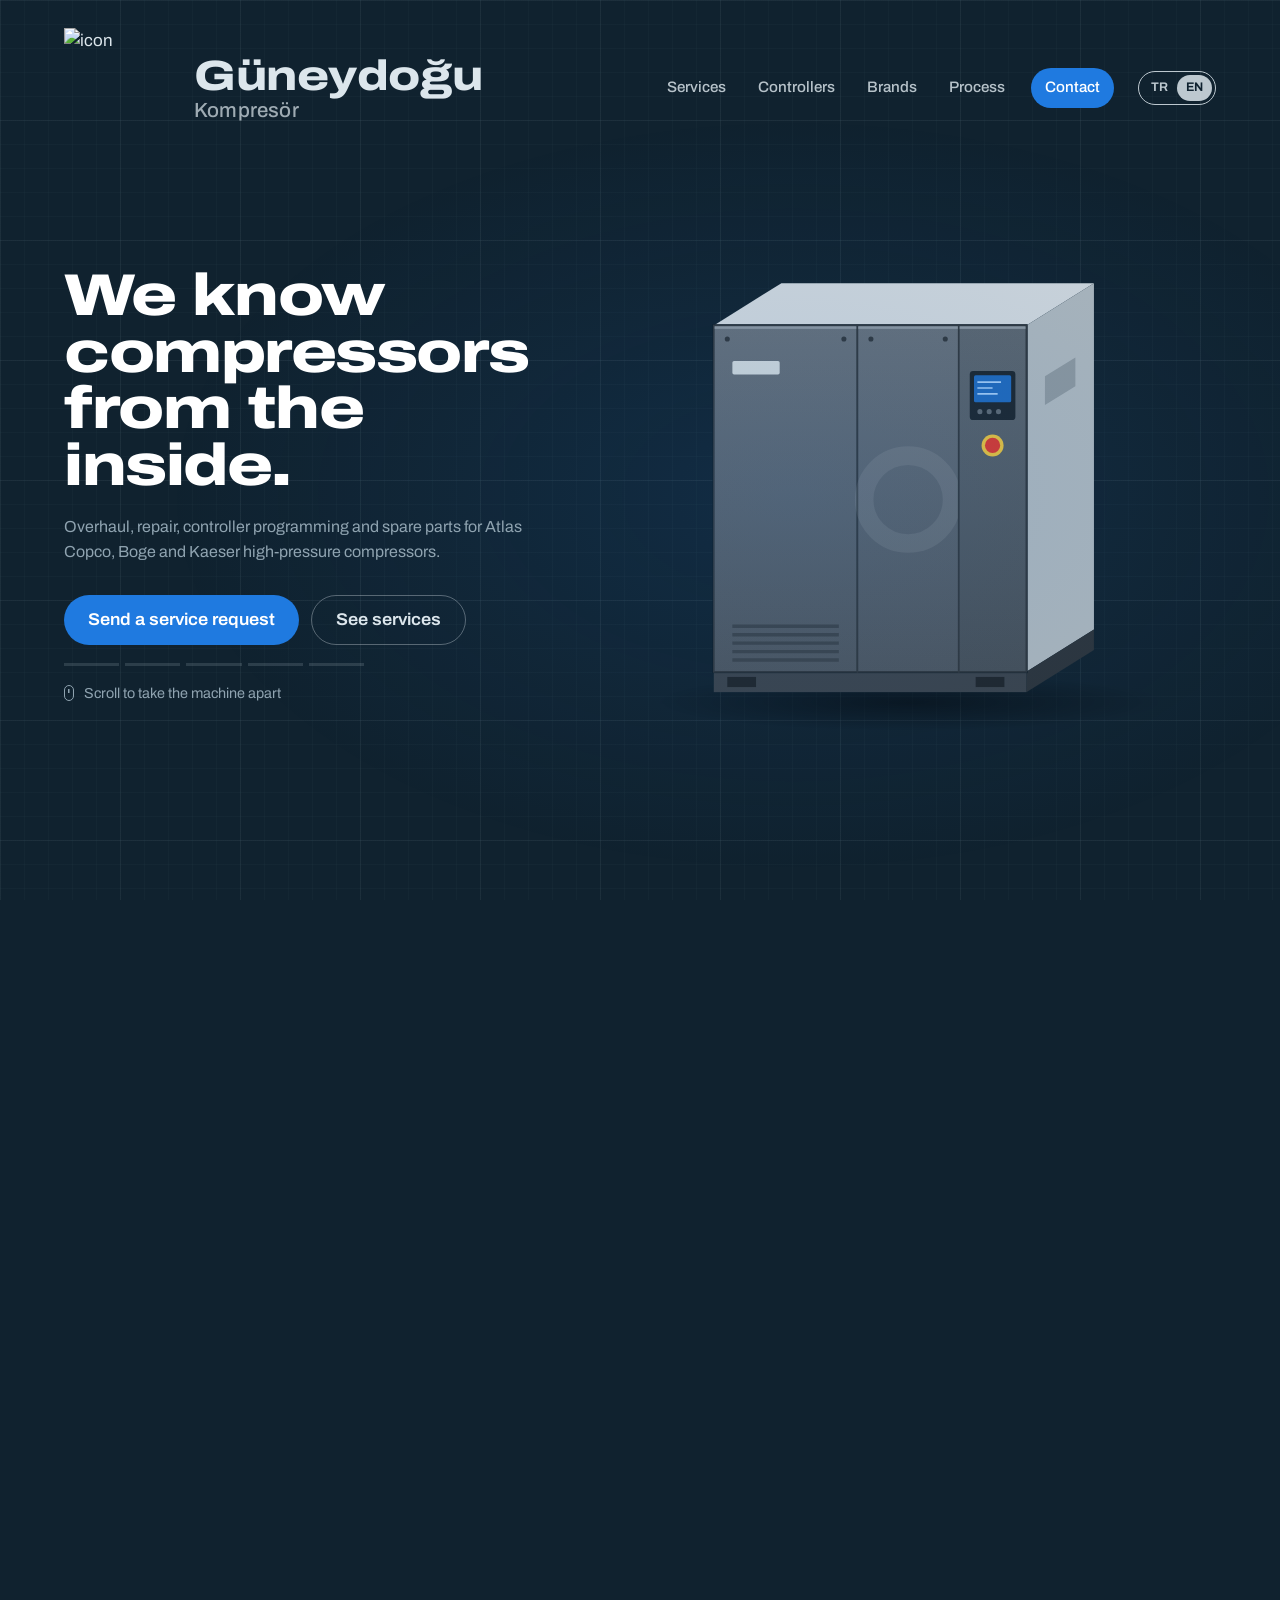
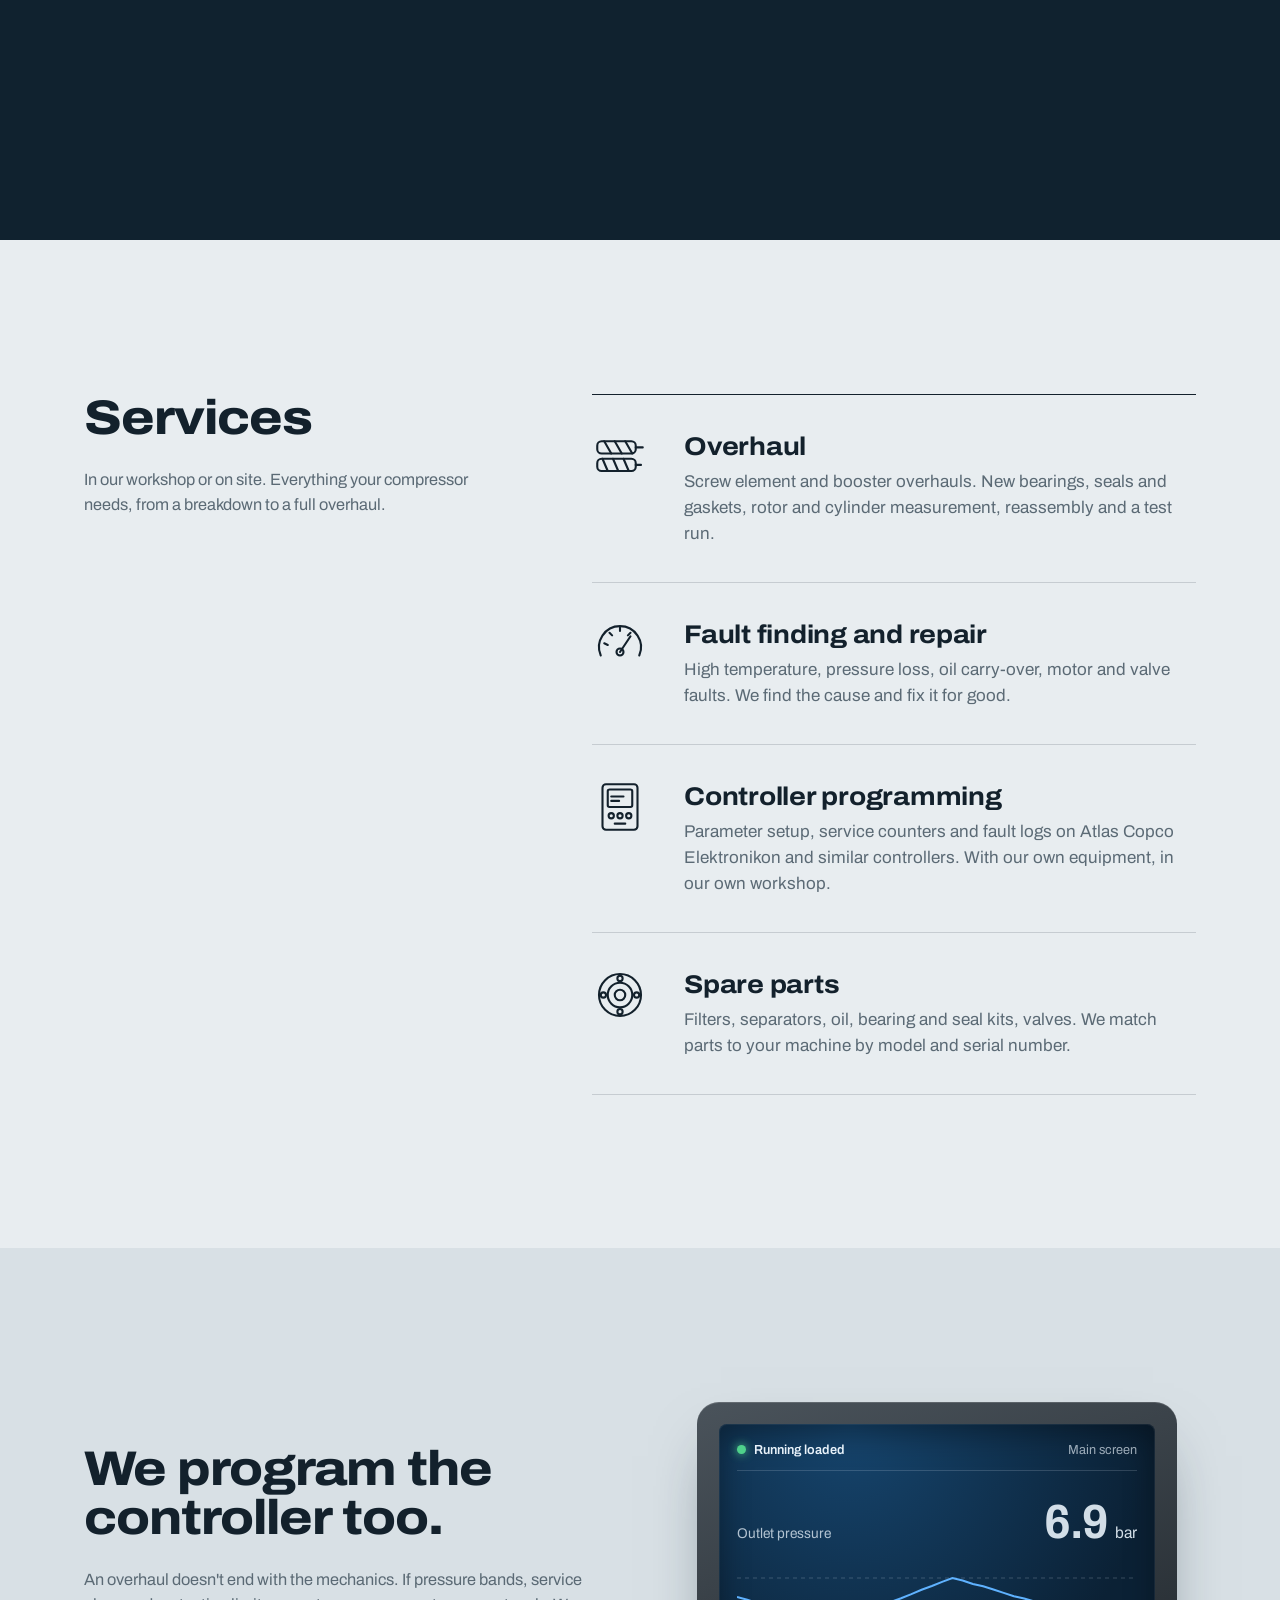
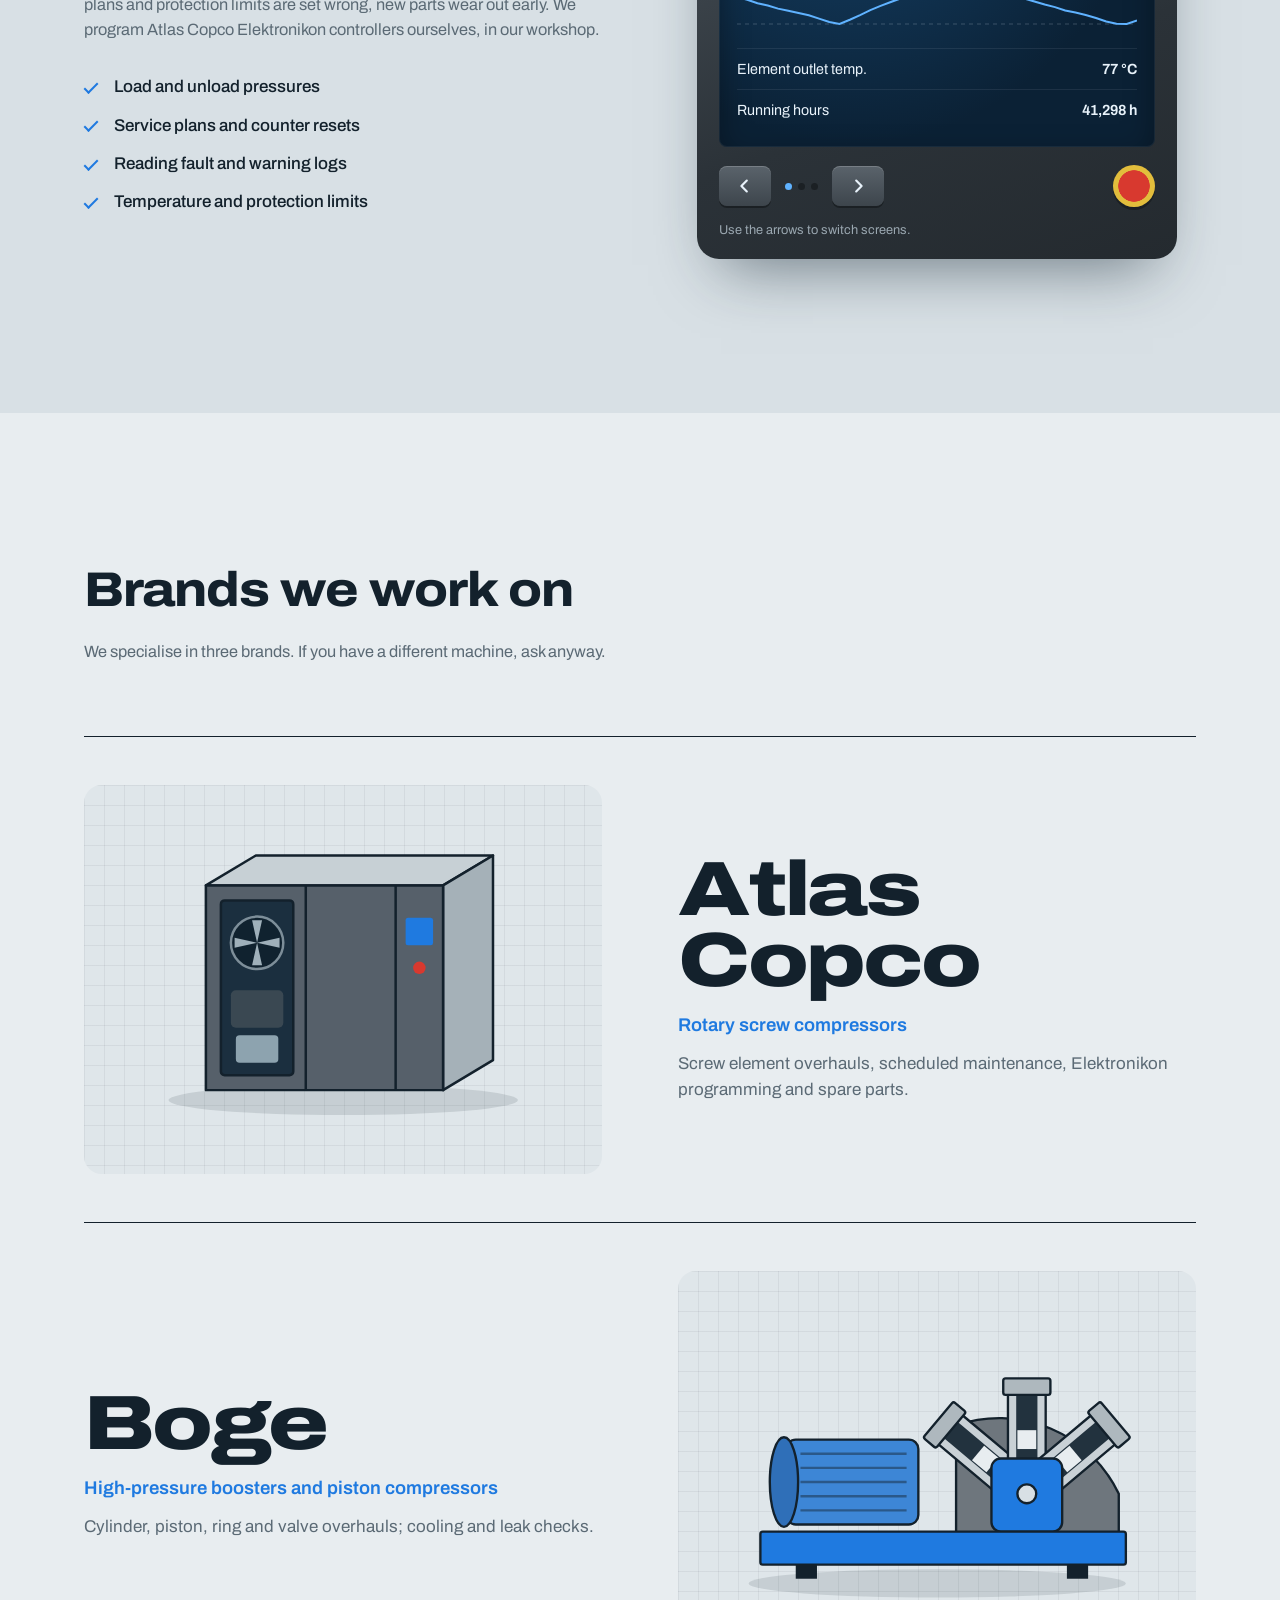
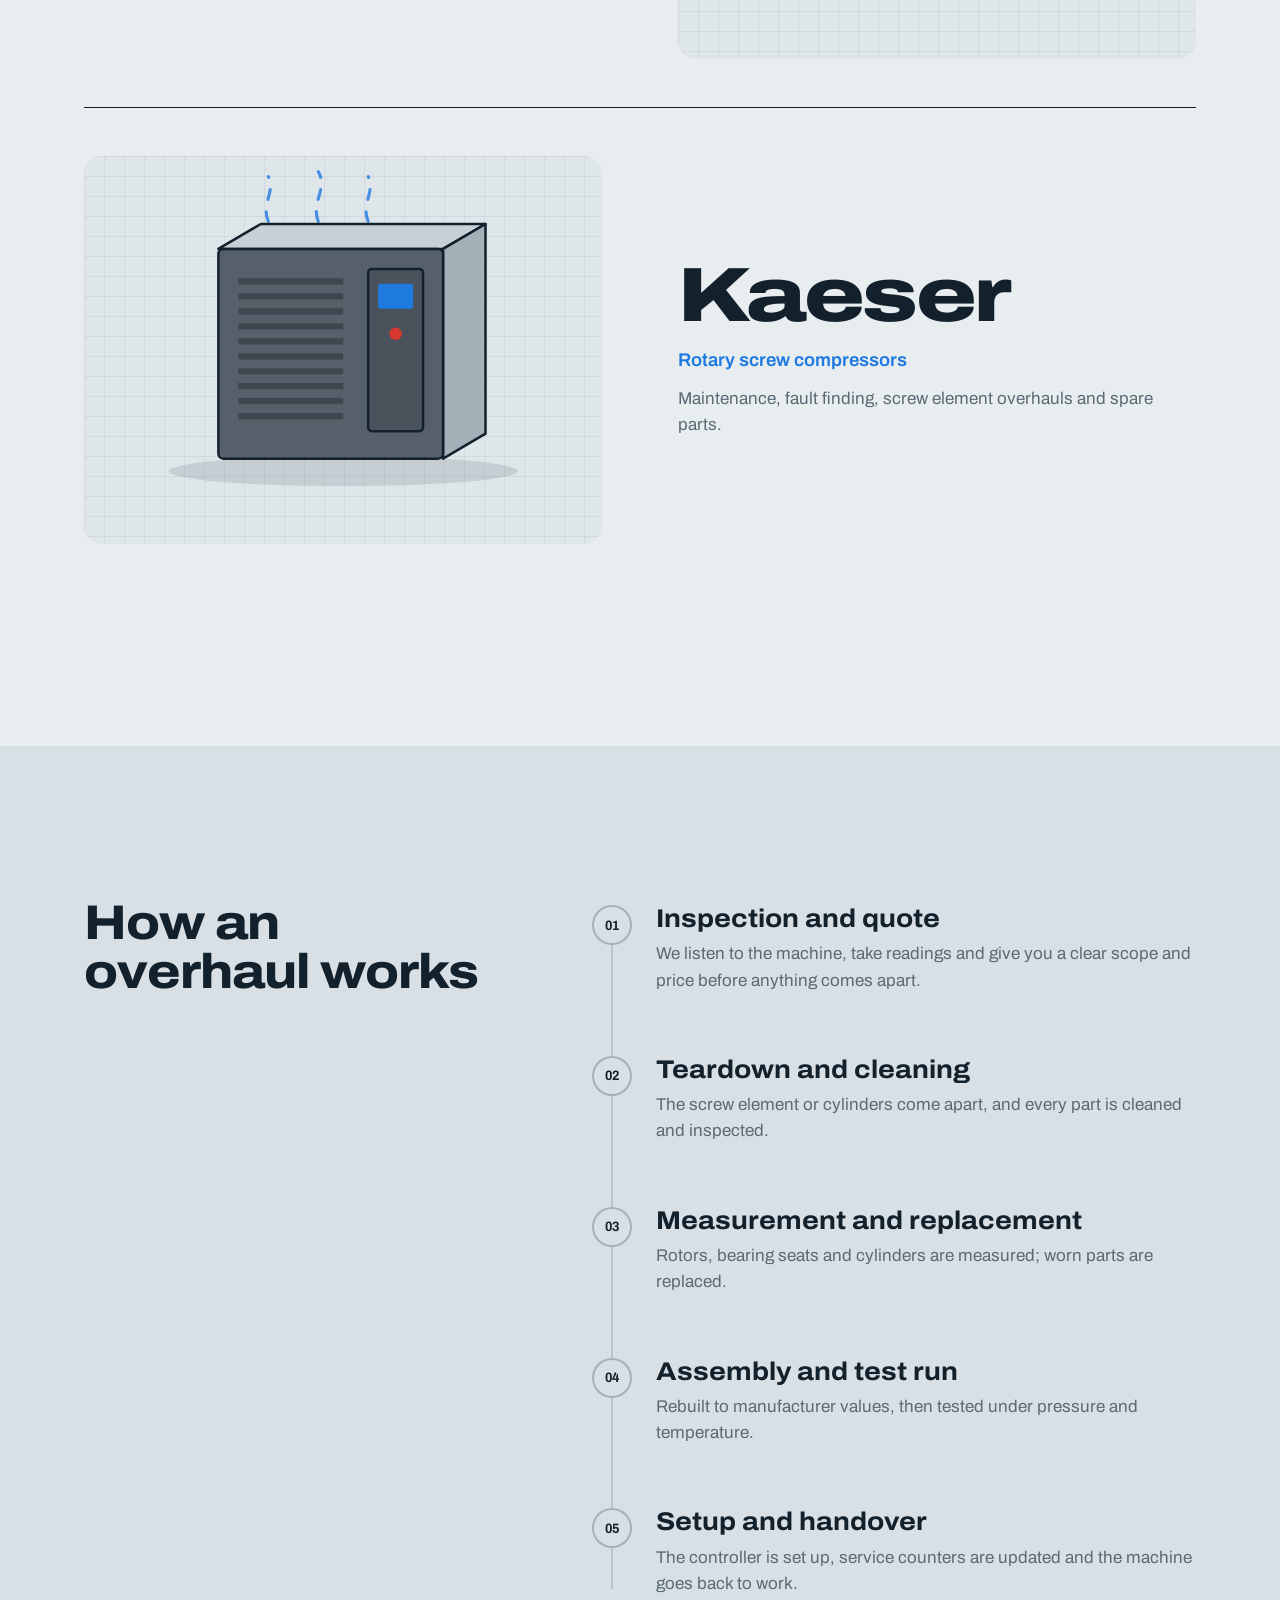
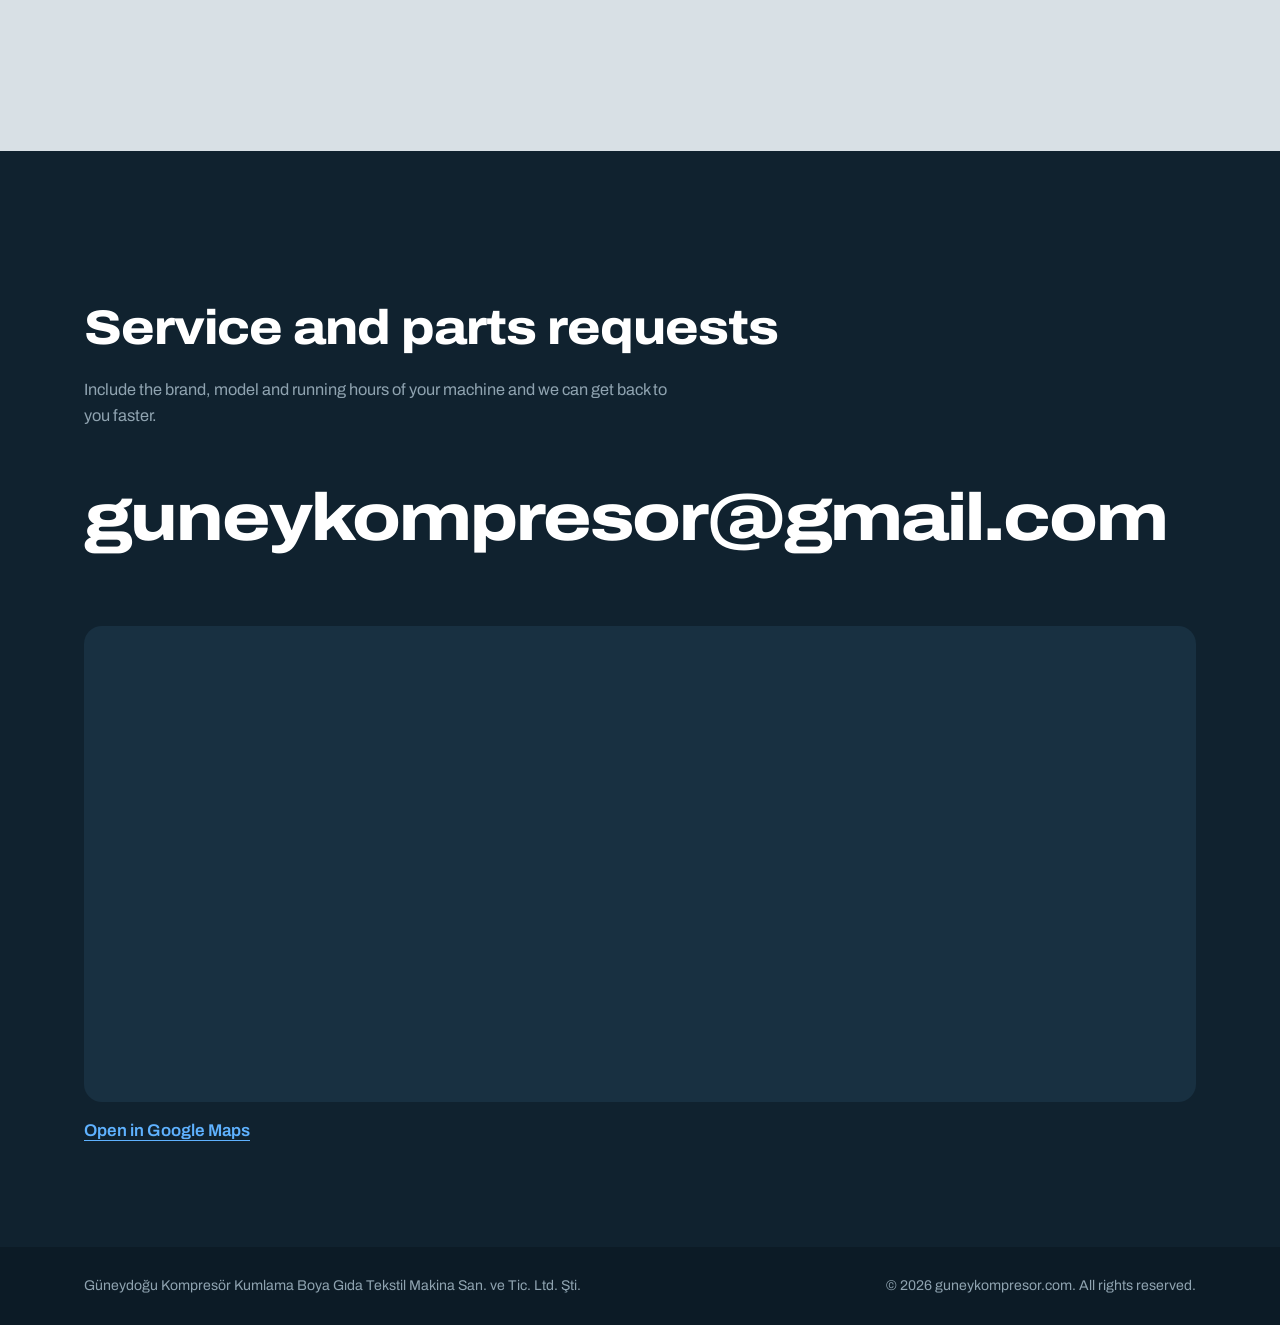
==== commit 502a87b4: "2026/09/17" ====
--- a/src/index.html
+++ b/src/index.html
@@ -140,7 +140,7 @@
   <link rel="stylesheet" href="style.css"/>
  </head>
  <body id="body">
-  <h1 class="seo_header">Güneydoğu Kompresör</h1>
+  <h1 class="seo_header">Güneydoğu Kompresör Kumlama Boya Gıda Tekstil Makina San. ve Tic. Ltd. Şti.</h1>
   <div class="progress" aria-hidden="true"><span class="progress_bar" id="progress_bar"></span></div>
   <header class="header" id="header">
    <a class="brand" href="#top" aria-label="Güneydoğu Kompresör">
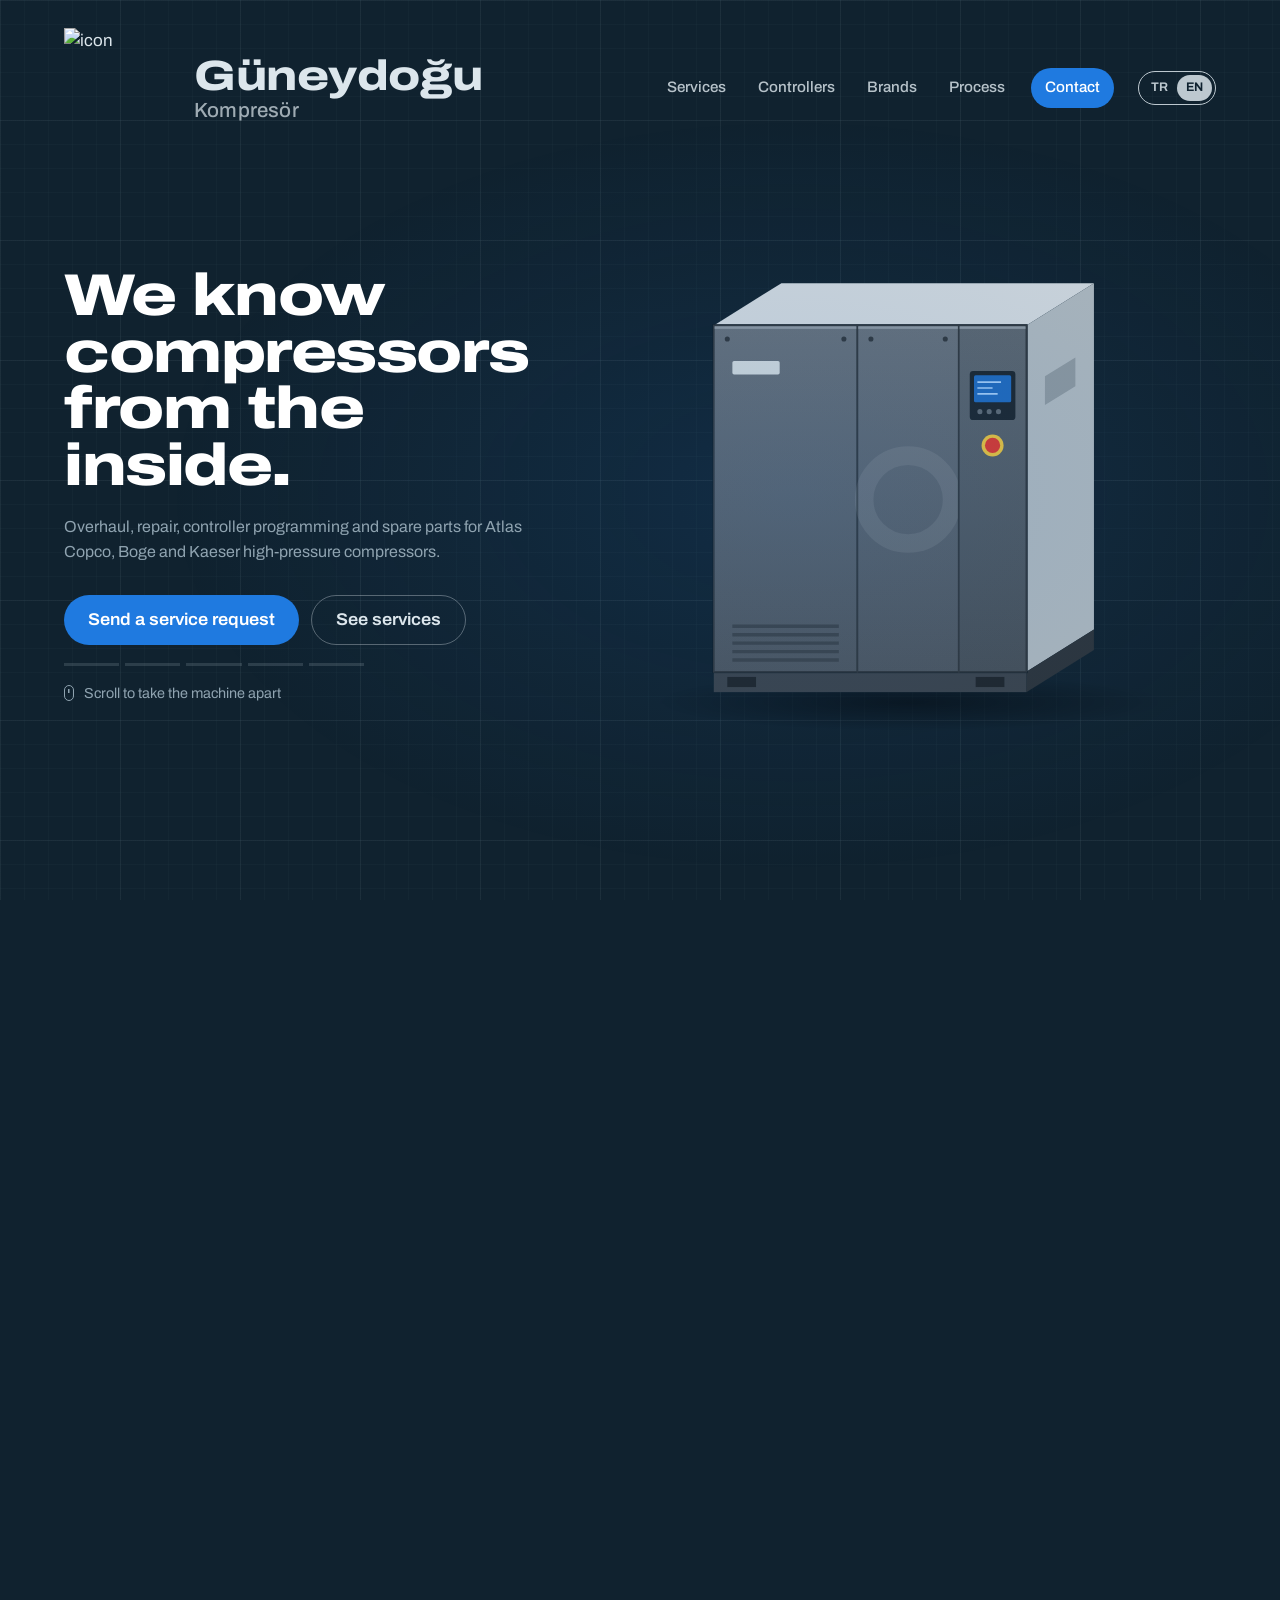
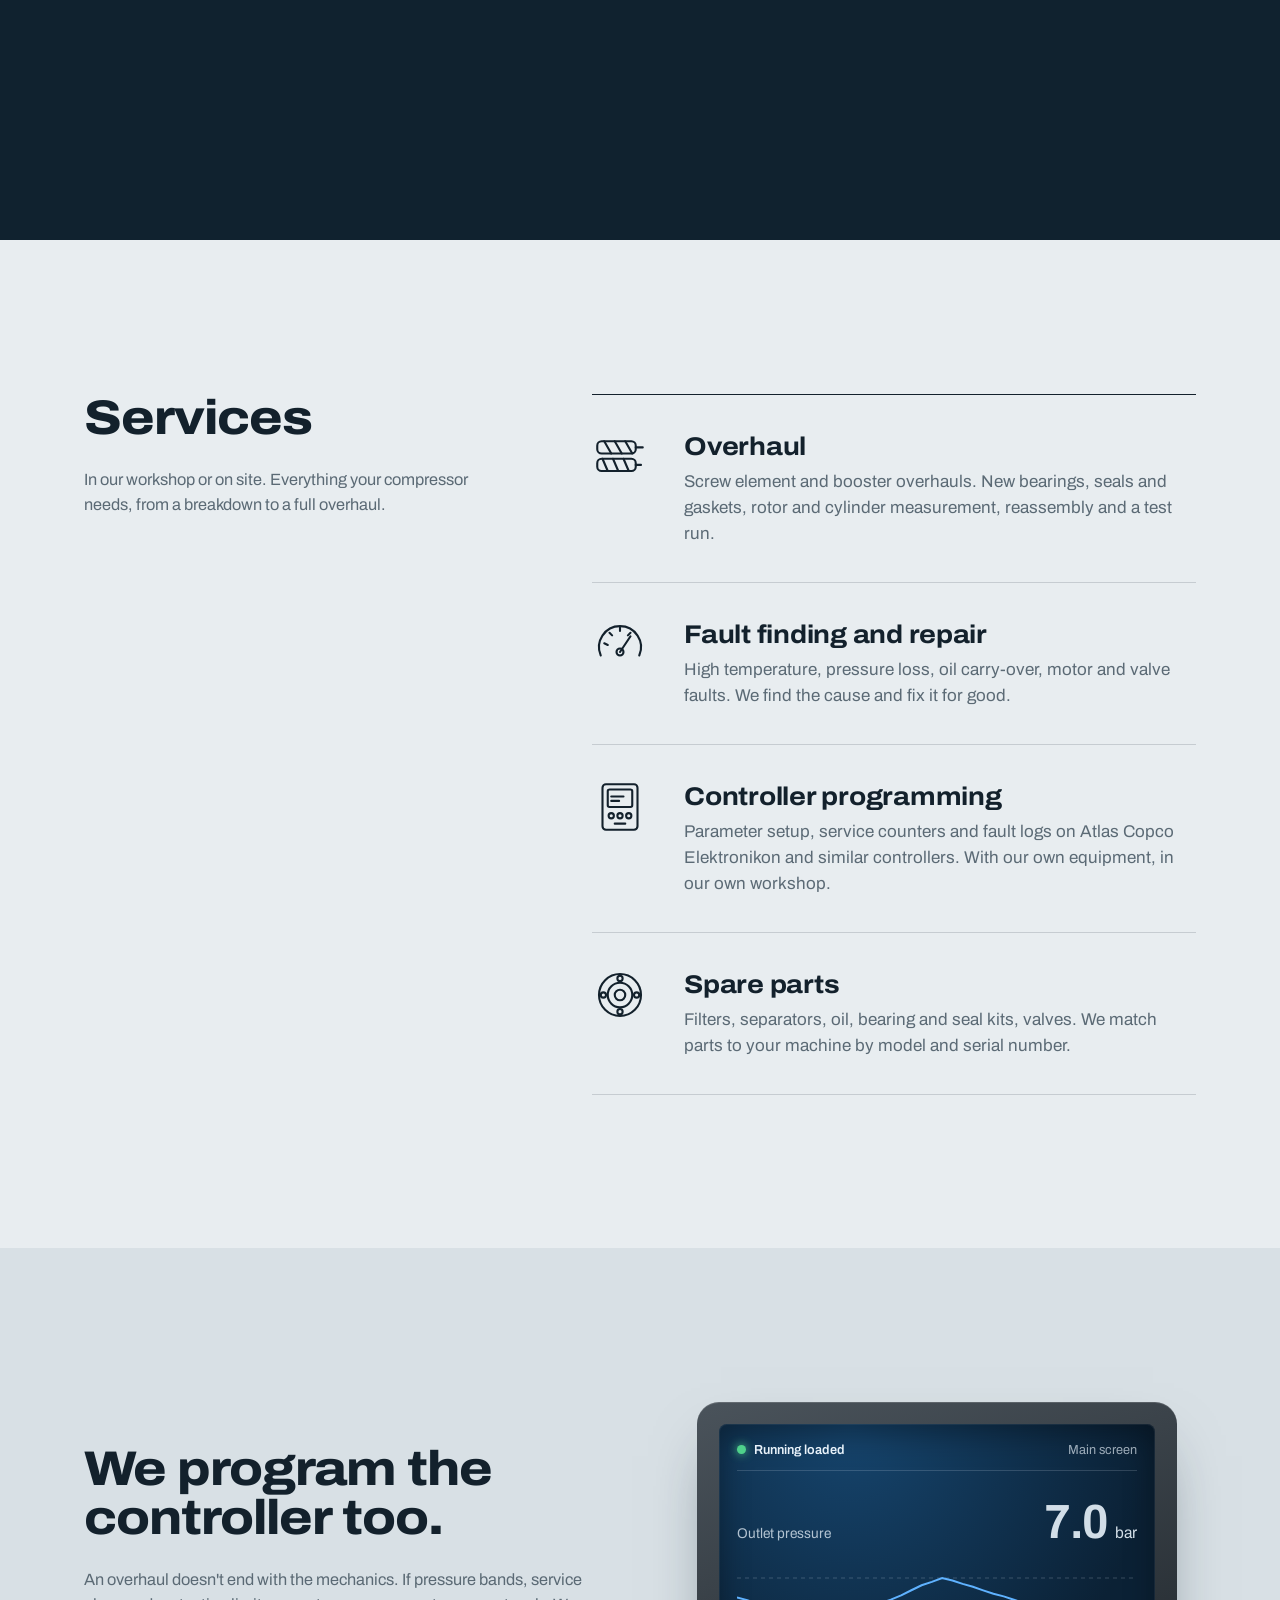
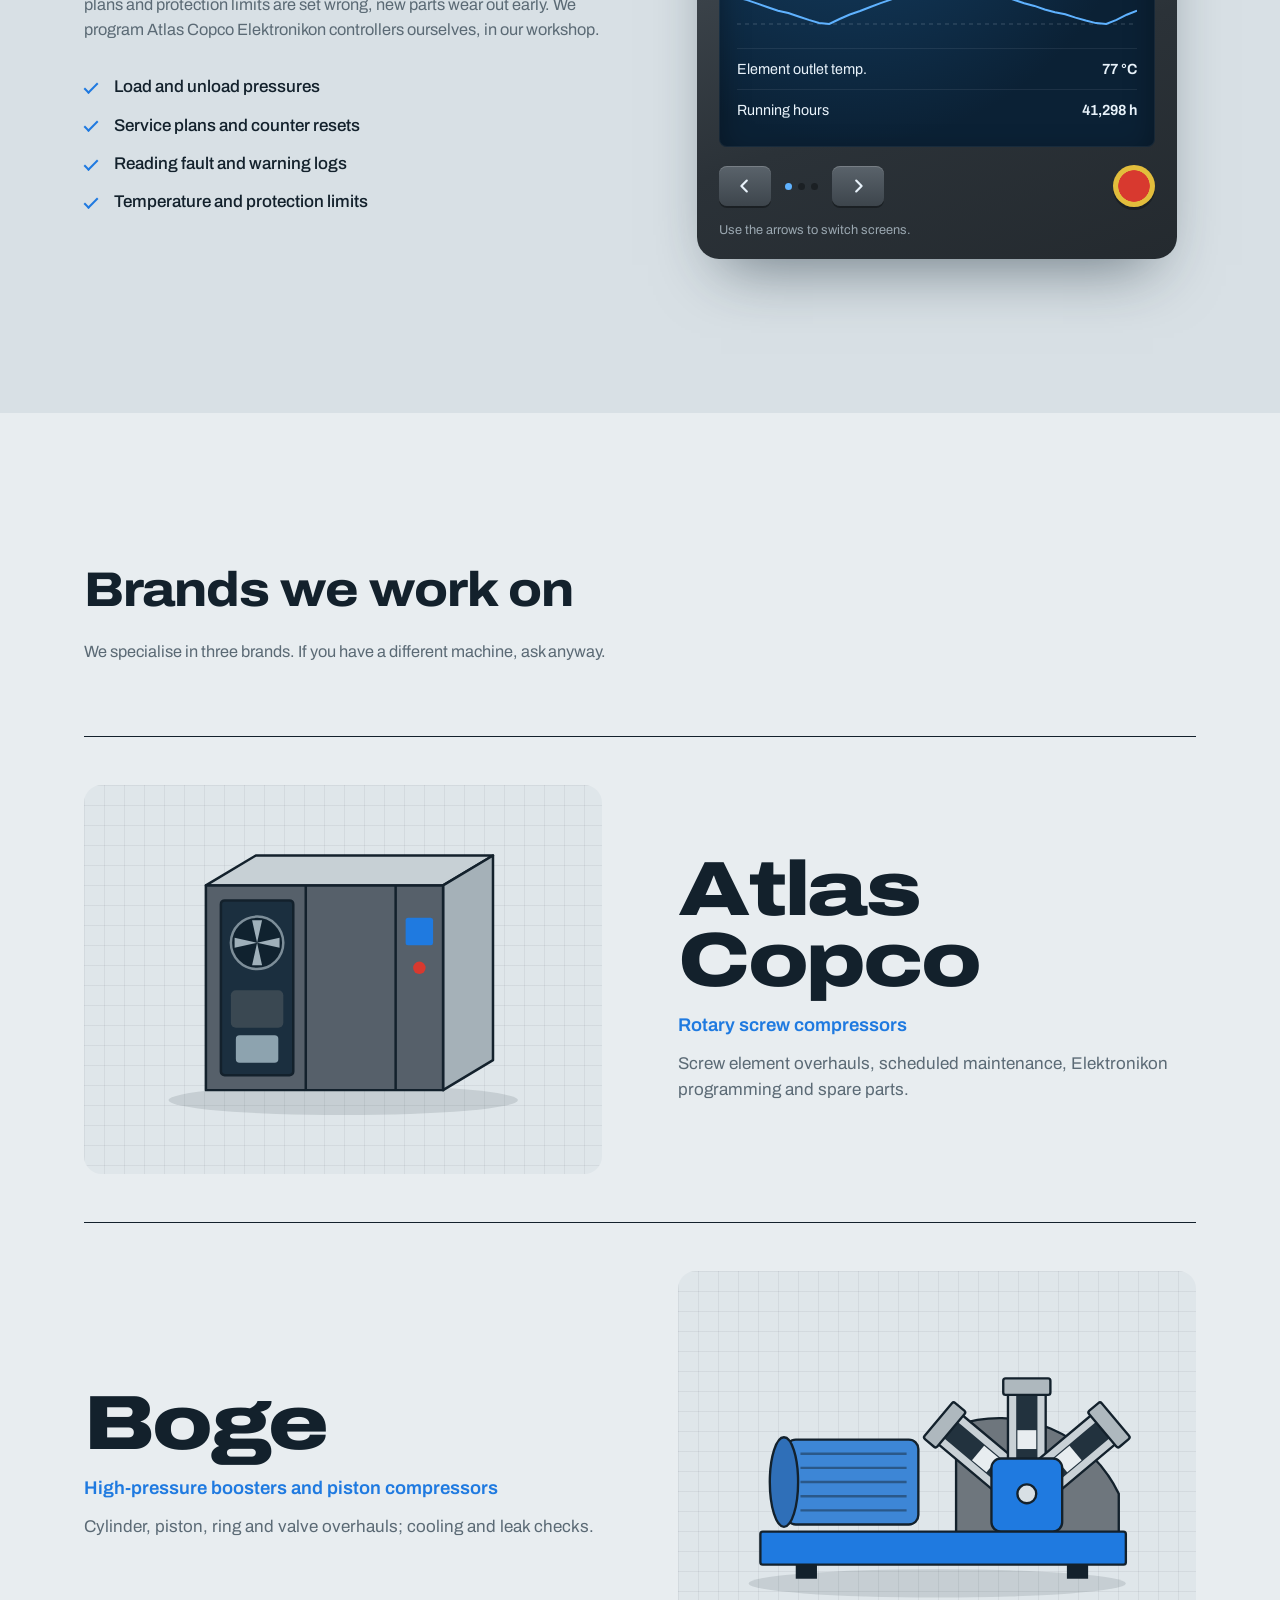
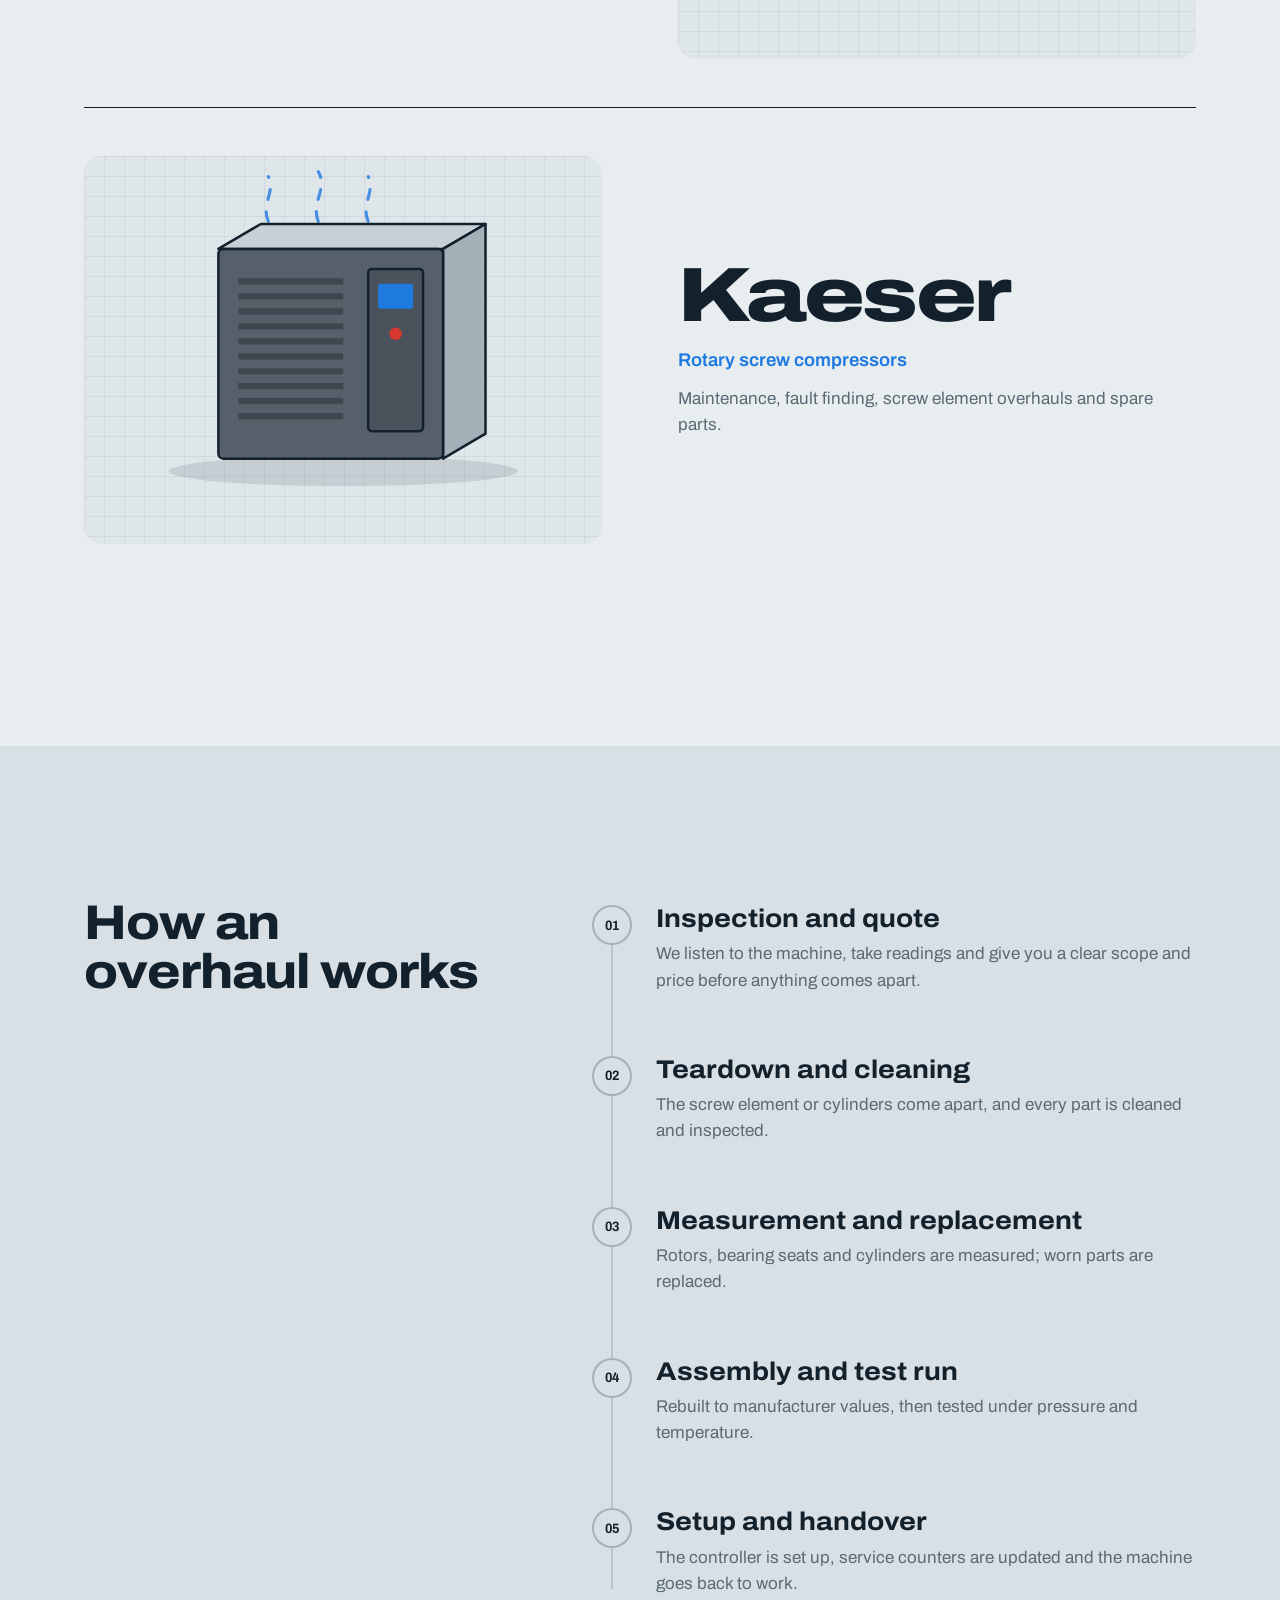
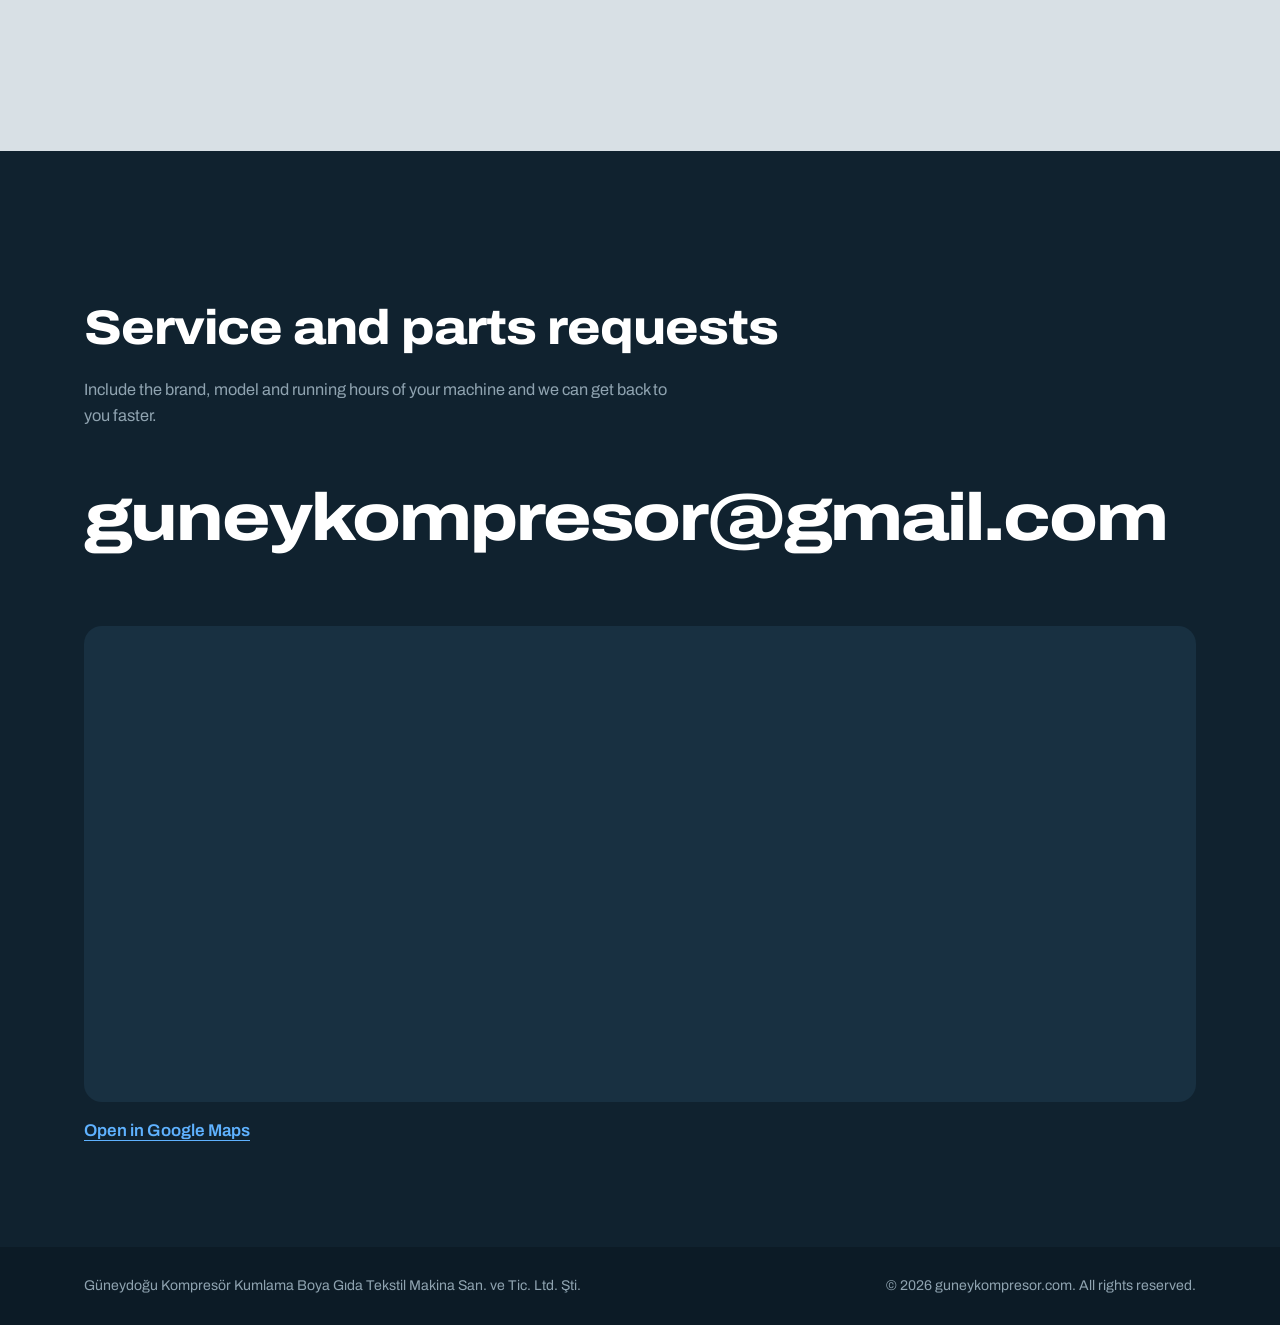
==== commit b61ef3fe: "2026/09/17" ====
--- a/src/index.html
+++ b/src/index.html
@@ -140,7 +140,7 @@
   <link rel="stylesheet" href="style.css"/>
  </head>
  <body id="body">
-  <h1 class="seo_header">Güneydoğu Kompresör Kumlama Boya Gıda Tekstil Makina San. ve Tic. Ltd. Şti.</h1>
+  <h1 class="seo_header">Güneydoğu Kompresör Kuml. Boya Gıda Teks. Mak. San. ve Tic. Ltd. Şti.</h1>
   <div class="progress" aria-hidden="true"><span class="progress_bar" id="progress_bar"></span></div>
   <header class="header" id="header">
    <a class="brand" href="#top" aria-label="Güneydoğu Kompresör">
